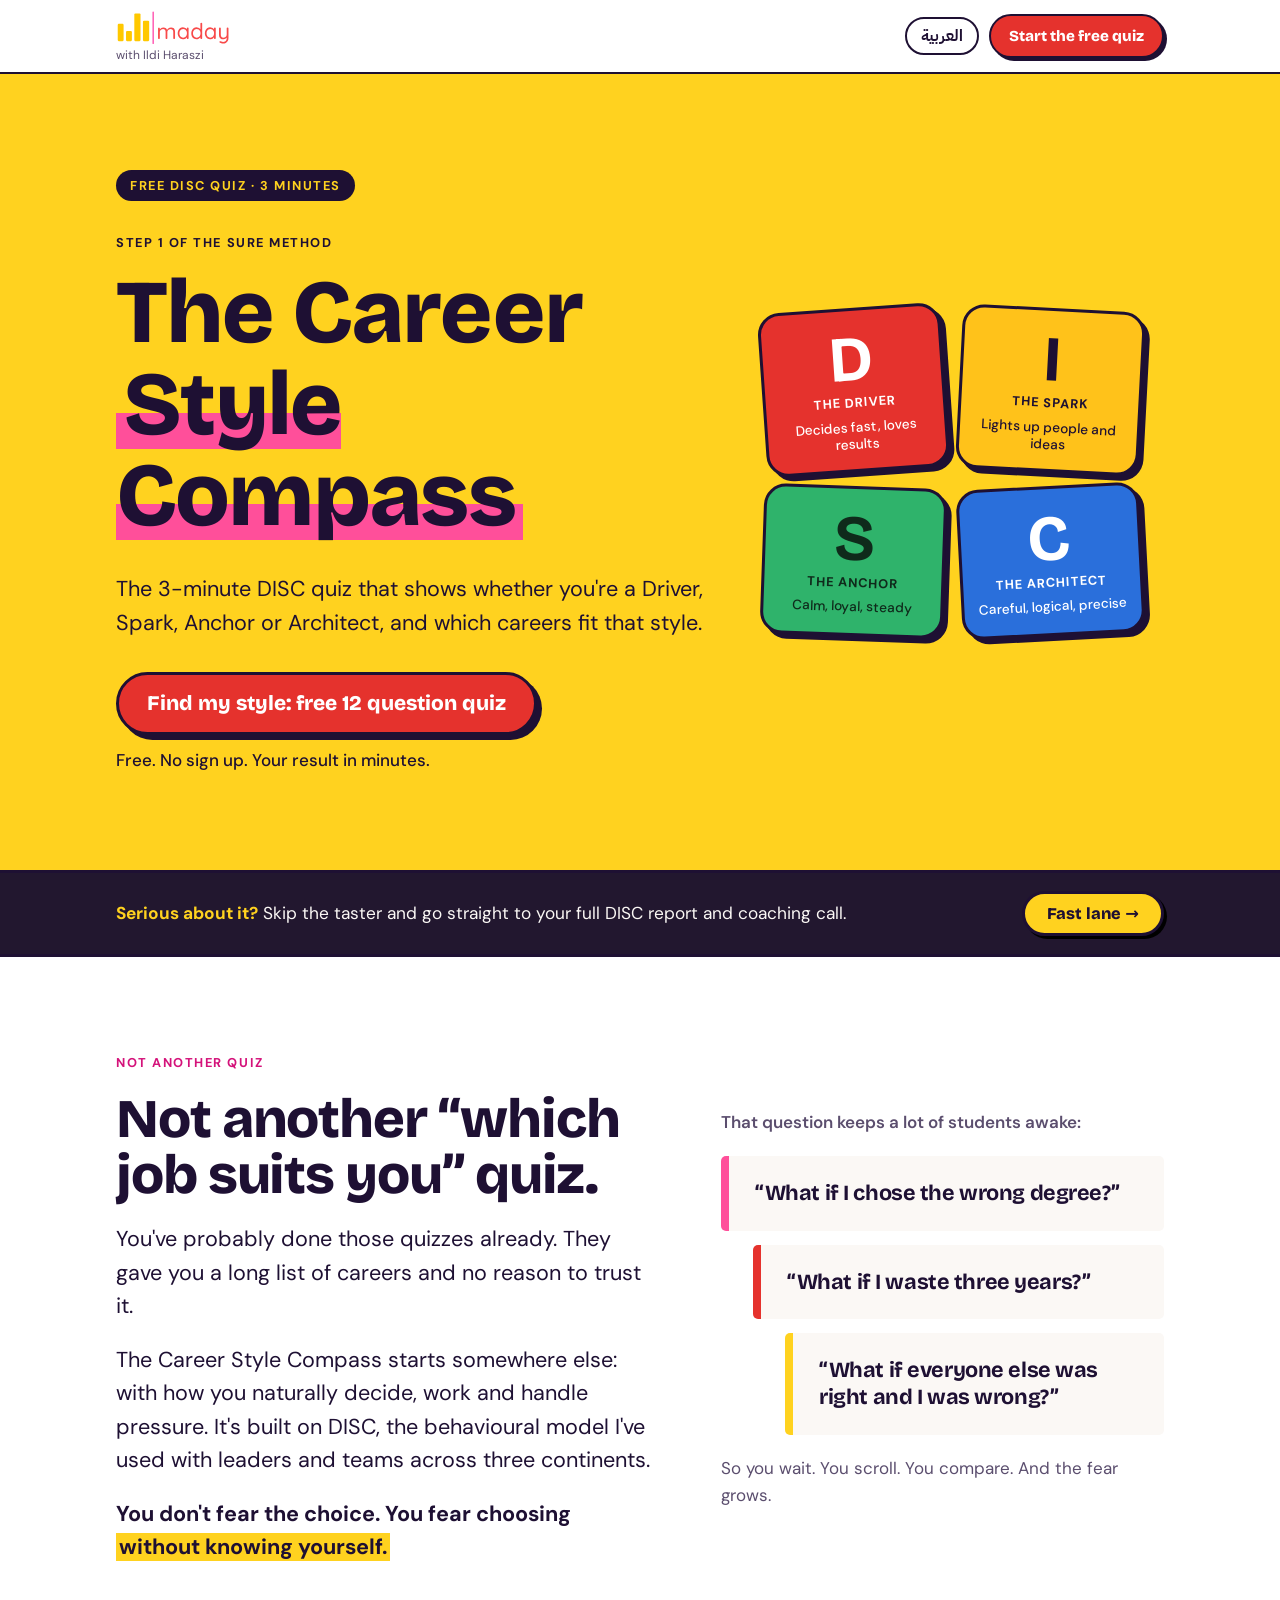
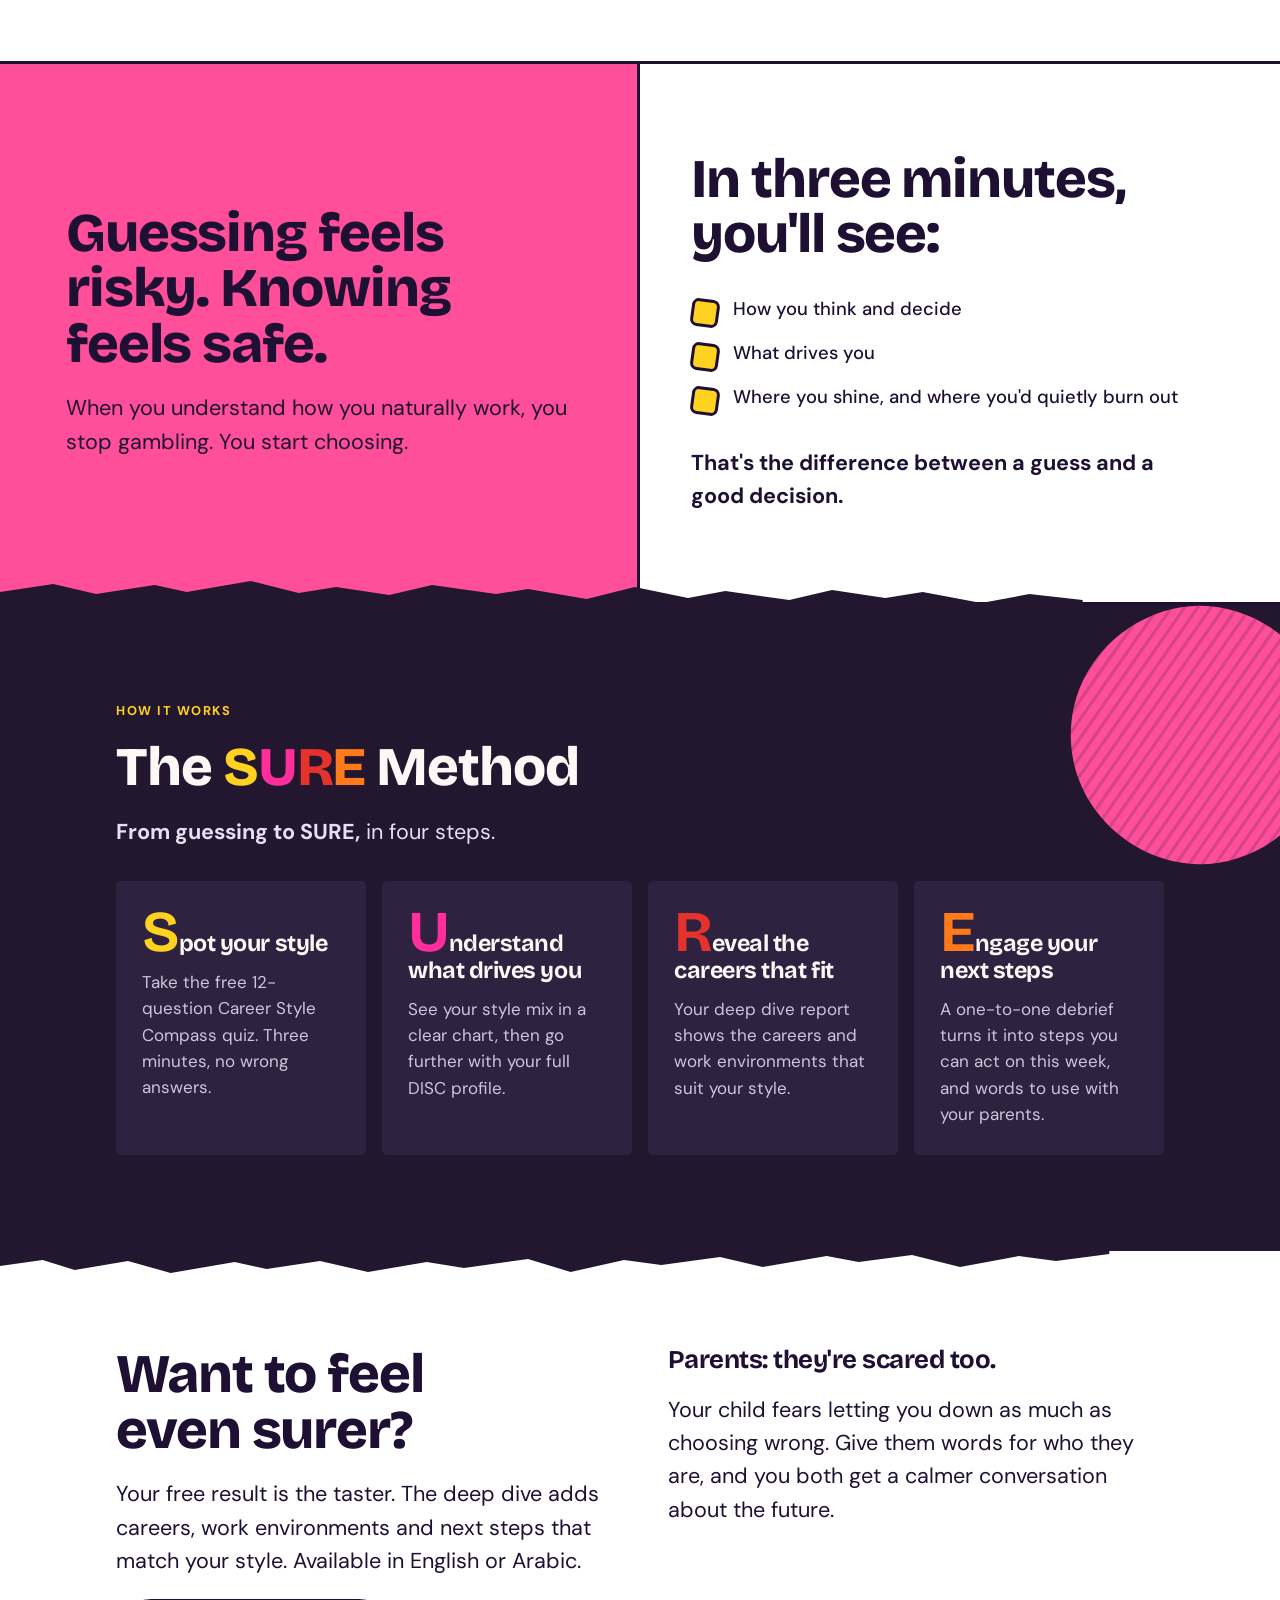
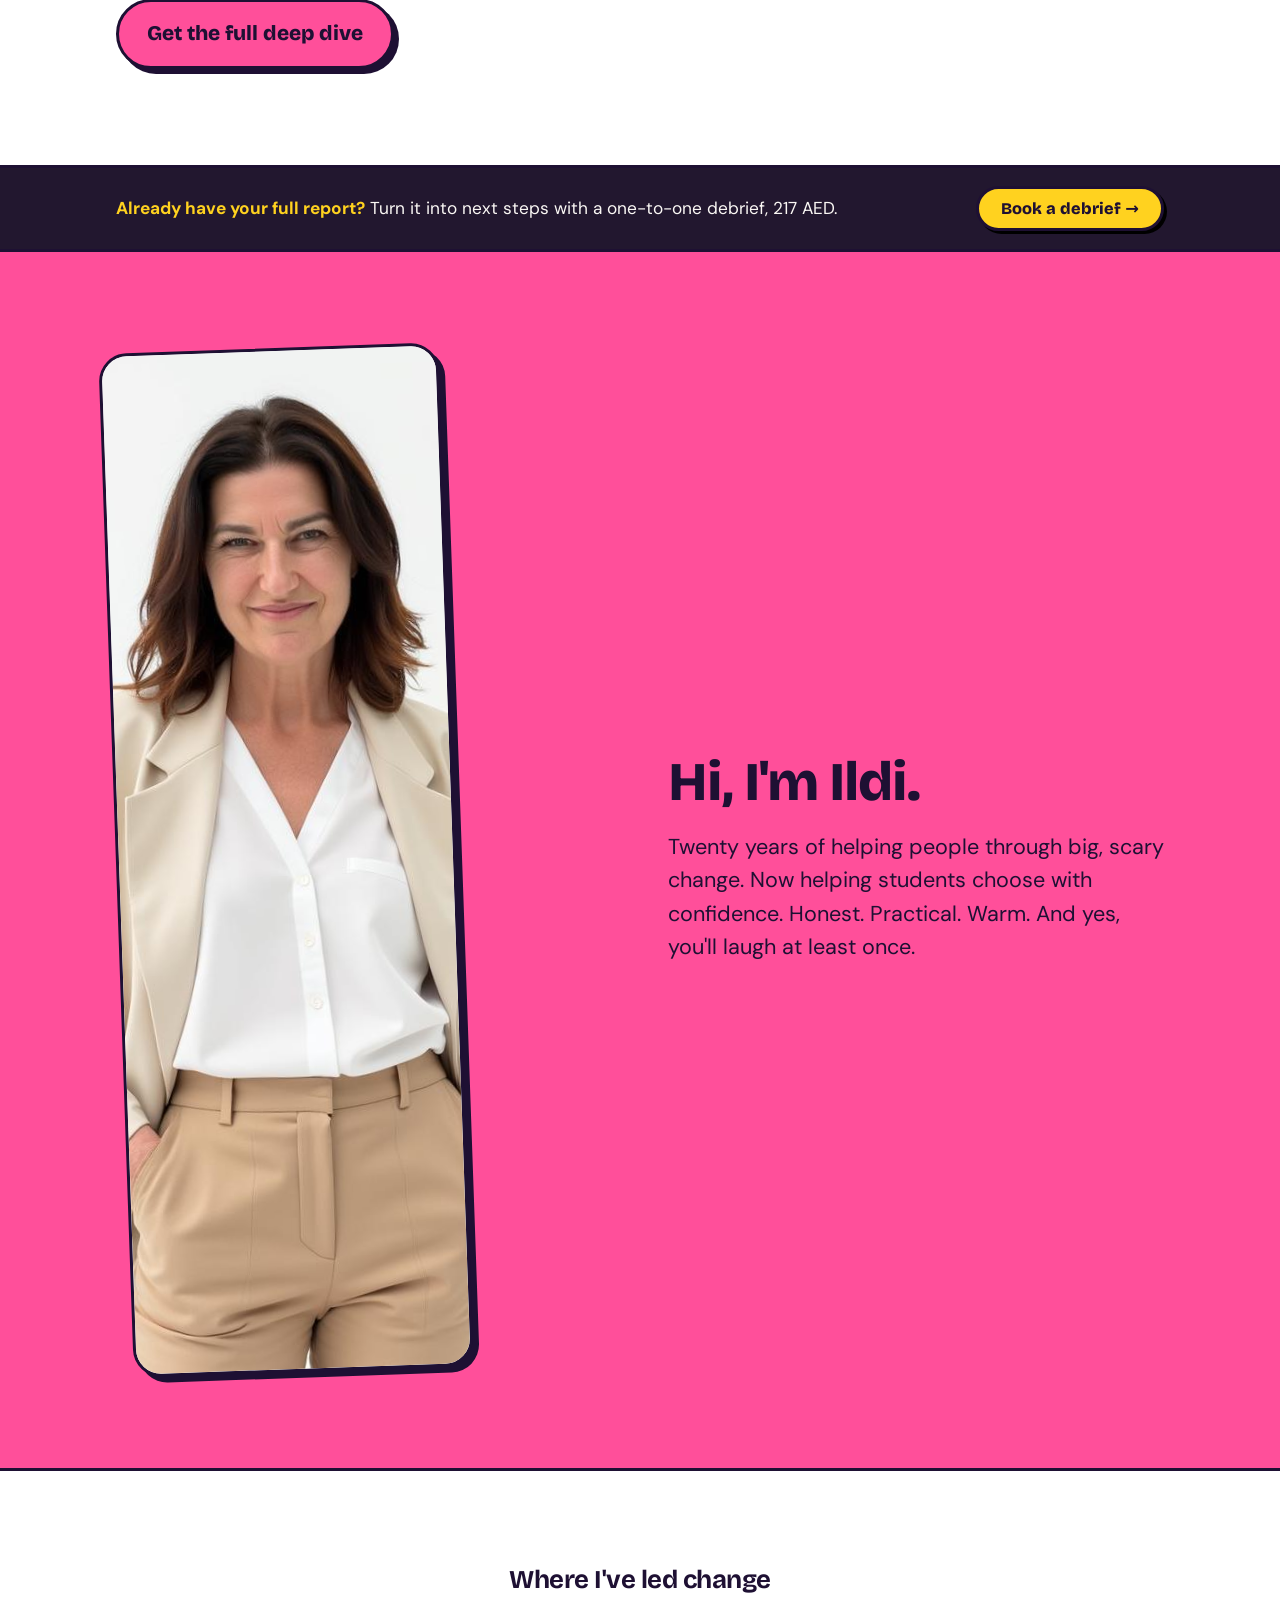
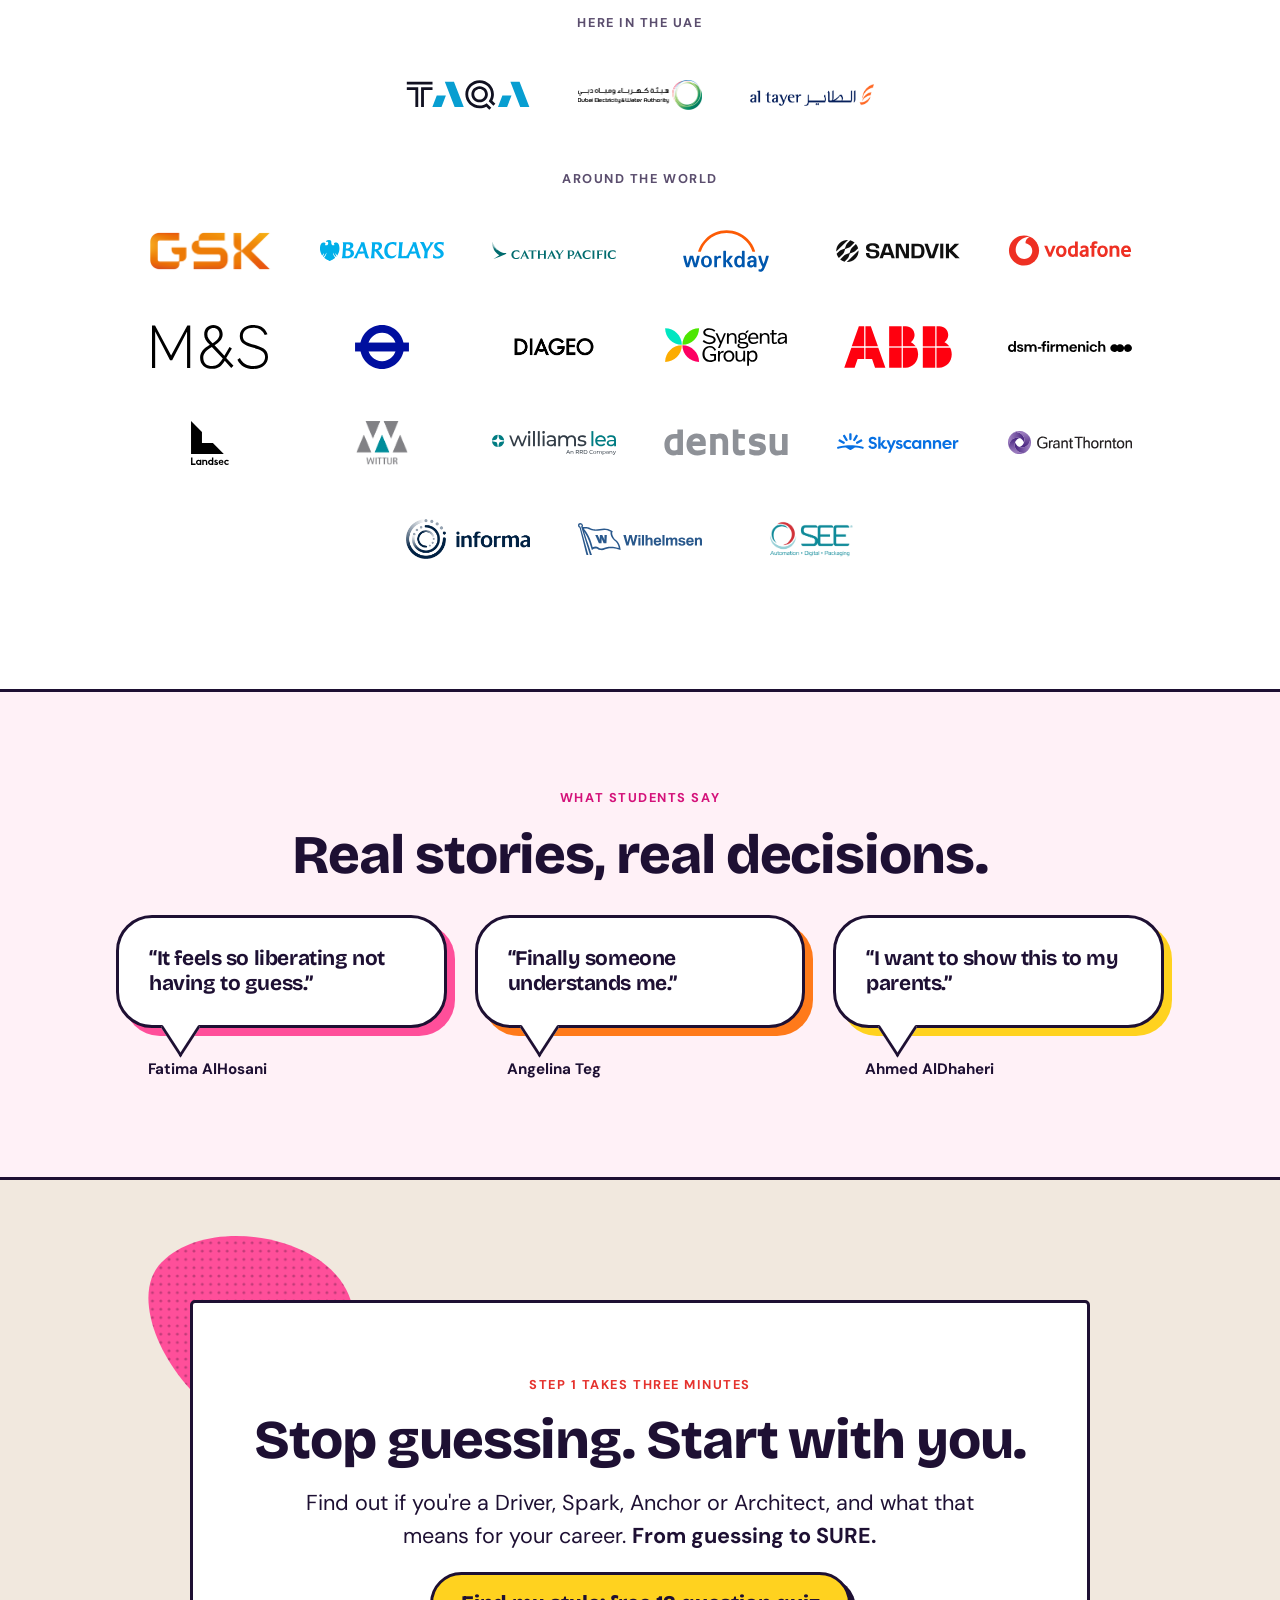
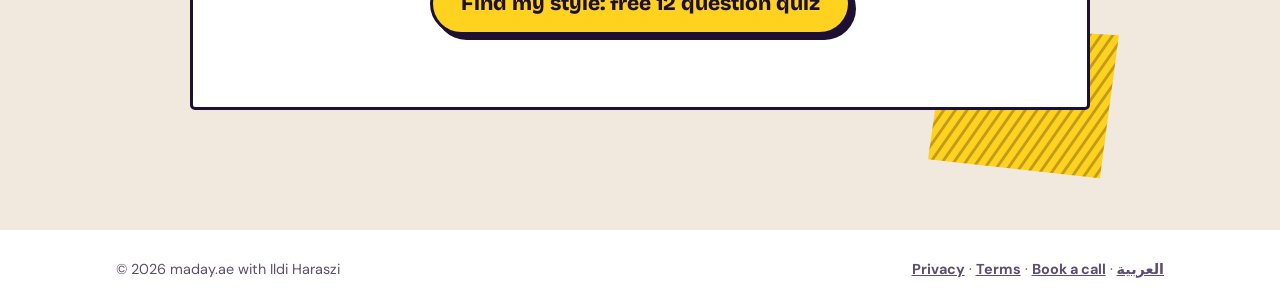
==== public/index.html @ 6e63a196 "Homepage: debrief offer for returning customers as a plum strip, yellow box removed Co-Authored-By: " ====
<!doctype html>
<html lang="en">
<head>
<meta charset="utf-8">
<meta name="viewport" content="width=device-width, initial-scale=1, viewport-fit=cover">
<title>The Career Style Compass · maday.ae with Ildi Haraszi</title>
<meta name="description" content="The 3-minute DISC quiz that shows whether you're a Driver, Spark, Anchor or Architect, and which careers fit that style. Free, with career coach Ildi Haraszi.">
<meta property="og:title" content="The Career Style Compass · maday.ae">
<meta property="og:description" content="The 3-minute DISC quiz that shows whether you're a Driver, Spark, Anchor or Architect, and which careers fit that style.">
<meta property="og:image" content="images/ildi.jpg">
<link href="fonts/fonts.css" rel="stylesheet">
<link href="fonts/fonts-ar.css" rel="stylesheet">
<link rel="alternate" hreflang="en" href="https://maday.ae/">
<link rel="alternate" hreflang="ar" href="https://maday.ae/ar/">
<link rel="alternate" hreflang="x-default" href="https://maday.ae/">
<style>
/* A loud, sticker-bright student site. Yellow hero, pink and red accents, big type, one clear button. */
:root {
  --bg: #FFFFFF;
  --surface: #FFF3C4;
  --ink: #1E1033;
  --muted: #5B4E6E;
  --line: #E6DCEF;
  --yellow: #FFD21F;
  --pink: #FF4F9A;
  --red: #E5322D;
  --orange: #FF7A1A;       /* new brand colour */
  --sure-u: #FF2E9A;       /* bright pink for the U on plum */
  --pink-text: #D4127A;    /* pink that's readable as small text on white */
  --plum-deep: #22172F;
  --plum-card: #2E2240;
  --paper: #F1E8DE;
  --on-yellow: #1E1033;
  --on-pink: #1E1033;
  --on-red: #FFFFFF;
  --card: #FFFFFF;
  --d: #E5322D;
  --i: #FFC21A;
  --s: #2FB36B;
  --c: #2A6FDB;
  --on-d: #FFFFFF;
  --on-i: #1E1033;
  --on-s: #0F2A1B;
  --on-c: #FFFFFF;
  --font-display: "Bricolage Grotesque", "Arial Black", system-ui, sans-serif;
  --font-body: "DM Sans", system-ui, -apple-system, "Segoe UI", sans-serif;
  color-scheme: light;
}
@media (prefers-color-scheme: dark) {
  :root:not([data-theme="light"]) {
    --bg: #150E22;
    --surface: #241838;
    --ink: #FFF6DC;
    --muted: #C4B8D6;
    --line: #3B2C54;
    --card: #1D1330;
    color-scheme: dark;
  }
}
:root[data-theme="dark"] {
  --bg: #150E22;
  --surface: #241838;
  --ink: #FFF6DC;
  --muted: #C4B8D6;
  --line: #3B2C54;
  --card: #1D1330;
  color-scheme: dark;
}

* { box-sizing: border-box; }
html { scroll-padding-top: 80px; }
body {
  margin: 0;
  background: var(--bg);
  color: var(--ink);
  font-family: var(--font-body);
  font-size: 1.0625rem;
  line-height: 1.55;
}
img { max-width: 100%; display: block; }
[hidden] { display: none !important; }
h1, h2, h3 { font-family: var(--font-display); line-height: 1.02; margin: 0; text-wrap: balance; letter-spacing: -0.02em; }
h1 { font-size: clamp(2.6rem, 9vw, 5.6rem); font-weight: 800; }
h2 { font-size: clamp(2rem, 5.6vw, 3.4rem); font-weight: 800; }
h3 { font-size: clamp(1.25rem, 3vw, 1.6rem); font-weight: 700; }
p { margin: 0; }
.eyebrow { font-size: .8rem; font-weight: 700; letter-spacing: .12em; text-transform: uppercase; }
.inner {
  max-width: 1080px;
  margin: 0 auto;
  padding-left: max(16px, env(safe-area-inset-left, 0px));
  padding-right: max(16px, env(safe-area-inset-right, 0px));
}
.band { padding-block: clamp(48px, 9vw, 96px); }
.stack { display: flex; flex-direction: column; gap: 20px; }
.stack-lg { display: flex; flex-direction: column; gap: 32px; }
.lede { font-size: clamp(1.1rem, 2.4vw, 1.35rem); max-width: 34em; }
.muted { color: var(--muted); }

/* Buttons */
.btn {
  font-family: var(--font-display);
  font-weight: 800;
  font-size: clamp(1.05rem, 3.4vw, 1.3rem);
  border: 3px solid var(--ink);
  border-radius: 999px;
  padding: 16px 28px;
  cursor: pointer;
  min-height: 56px;
  text-align: center;
  text-decoration: none;
  display: inline-flex;
  align-items: center;
  justify-content: center;
  background: var(--red);
  color: var(--on-red);
  box-shadow: 5px 5px 0 var(--ink);
  transition: transform .12s ease, box-shadow .12s ease;
}
.btn:hover { transform: translate(-2px, -2px); box-shadow: 7px 7px 0 var(--ink); }
.btn:active { transform: translate(3px, 3px); box-shadow: 2px 2px 0 var(--ink); }
.btn.yellow { background: var(--yellow); color: var(--on-yellow); }
.btn.pink { background: var(--pink); color: var(--on-pink); }
.btn.ghost { background: transparent; color: var(--ink); box-shadow: none; border-width: 2px; font-size: 1rem; min-height: 48px; padding: 10px 20px; }
.btn.ghost:hover { background: var(--surface); transform: none; box-shadow: none; }
.btn[disabled] { opacity: .45; cursor: not-allowed; box-shadow: none; transform: none; }
:focus-visible { outline: 3px solid var(--pink); outline-offset: 3px; }

/* Header */
.site-header { position: sticky; top: 0; z-index: 20; background: var(--bg); border-bottom: 2px solid var(--ink); }
.site-header .inner { display: flex; align-items: center; justify-content: space-between; gap: 12px; padding-block: 10px; }
.brand { background: none; border: 0; padding: 0; cursor: pointer; text-align: left; color: var(--ink); font-family: var(--font-display); display: flex; flex-direction: column; line-height: 1.05; }
.brand { gap: 3px; }
.brand img { height: 36px; width: auto; }
.brand span { font-family: var(--font-body); font-size: .75rem; color: var(--muted); }
.site-header .btn { font-size: .95rem; min-height: 44px; padding: 8px 18px; border-width: 2px; box-shadow: 3px 3px 0 var(--ink); }

/* Hero */
.hero { background: var(--yellow); color: var(--on-yellow); border-bottom: 3px solid var(--ink); overflow: hidden; }
.hero .inner { display: grid; grid-template-columns: 1.4fr 1fr; gap: 32px; align-items: center; }
.hero .copy { min-width: 0; }
.chip { display: inline-block; background: var(--ink); color: var(--yellow); border-radius: 999px; padding: 6px 14px; width: fit-content; }
.mark { background: linear-gradient(transparent 58%, var(--pink) 58%, var(--pink) 92%, transparent 92%); padding: 0 .08em; }
.hero .lede { color: var(--on-yellow); }
.cta-row { display: flex; flex-direction: column; gap: 12px; align-items: flex-start; }
.tiles { display: grid; grid-template-columns: 1fr 1fr; gap: 14px; max-width: 380px; justify-self: center; width: 100%; margin: 0; padding: 0; list-style: none; }
.tile { min-height: 150px; padding: 16px 10px; text-align: center; border: 3px solid var(--ink); border-radius: 22px; display: flex; flex-direction: column; align-items: center; justify-content: center; gap: 2px; font-family: var(--font-display); font-weight: 800; box-shadow: 5px 5px 0 var(--ink); }
.tile em { font-style: normal; font-family: var(--font-body); font-weight: 500; font-size: .85rem; line-height: 1.25; margin-top: 4px; }
.tile b { font-size: clamp(2.6rem, 8vw, 4rem); line-height: 1; }
.tile span { font-size: .8rem; font-family: var(--font-body); font-weight: 700; letter-spacing: .08em; text-transform: uppercase; }
.tile.d { background: var(--d); color: var(--on-d); transform: rotate(-4deg); }
.tile.i { background: var(--i); color: var(--on-i); transform: rotate(3deg); }
.tile.s { background: var(--s); color: var(--on-s); transform: rotate(2deg); }
.tile.c { background: var(--c); color: var(--on-c); transform: rotate(-3deg); }

/* Sections */
.worries { display: grid; gap: 14px; margin: 0; padding: 0; list-style: none; }
.worries li { font-family: var(--font-display); font-weight: 700; font-size: clamp(1.2rem, 3.2vw, 1.7rem); line-height: 1.15; border: 3px solid var(--ink); border-radius: 22px; padding: 18px 22px; background: var(--card); box-shadow: 5px 5px 0 var(--ink); }
.worries li:nth-child(2) { margin-left: clamp(0px, 4vw, 40px); }
.worries li:nth-child(3) { margin-left: clamp(0px, 8vw, 80px); }
.split { display: grid; grid-template-columns: 1fr 1fr; gap: clamp(24px, 5vw, 56px); align-items: start; }
.split > * { min-width: 0; }
.pinkband { background: var(--pink); color: var(--on-pink); border-block: 3px solid var(--ink); }
.pinkband .lede { color: var(--on-pink); }
.gets { list-style: none; margin: 0; padding: 0; display: grid; gap: 12px; }
.gets li { display: flex; gap: 14px; align-items: flex-start; font-weight: 500; font-size: 1.15rem; }
.gets li::before { content: ""; flex: none; width: 22px; height: 22px; margin-top: 4px; background: var(--yellow); border: 3px solid var(--ink); border-radius: 7px; transform: rotate(8deg); }
.steps { display: grid; grid-template-columns: repeat(4, 1fr); gap: 18px; margin: 0; padding: 0; list-style: none; }
.steps li { border: 3px solid var(--ink); border-radius: 22px; padding: 22px; background: var(--card); display: flex; flex-direction: column; gap: 10px; box-shadow: 5px 5px 0 var(--ink); min-width: 0; }
.steps .n { width: 44px; height: 44px; border-radius: 50%; display: grid; place-items: center; font-family: var(--font-display); font-weight: 800; font-size: 1.3rem; border: 3px solid var(--ink); }
.steps li:nth-child(1) .n { background: var(--yellow); color: var(--on-yellow); }
.steps li:nth-child(2) .n { background: var(--pink); color: var(--on-pink); }
.steps li:nth-child(3) .n { background: var(--red); color: var(--on-red); }
.steps li:nth-child(4) .n { background: var(--c); color: var(--on-c); }
@media (max-width: 1000px) and (min-width: 761px) { .steps { grid-template-columns: 1fr 1fr; } }
.softband { background: var(--surface); border-block: 3px solid var(--ink); }
.photo { aspect-ratio: 4 / 5; max-width: 340px; width: 100%; object-fit: cover; object-position: 50% 15%; border: 3px solid var(--ink); border-radius: 28px; background: var(--card); box-shadow: 6px 6px 0 var(--ink); transform: rotate(-2deg); }
.quotes { display: grid; grid-template-columns: repeat(3, 1fr); gap: 18px; }
.quote { margin: 0; border: 3px solid var(--ink); border-radius: 22px; padding: 22px; background: var(--card); display: flex; flex-direction: column; justify-content: space-between; gap: 16px; min-width: 0; }
.quote:nth-child(1) { background: var(--yellow); color: var(--on-yellow); }
.quote p { font-family: var(--font-display); font-weight: 700; font-size: 1.3rem; line-height: 1.2; }
.quote cite { font-style: normal; font-size: .9rem; font-weight: 700; }
.logo-block { align-items: center; text-align: center; }
.logos { display: flex; flex-wrap: wrap; justify-content: center; gap: 12px; width: 100%; margin: 0 0 12px; padding: 0; list-style: none; }
/* Logos keep their brand colours, so tiles stay white in dark mode too */
.logo { flex: 0 0 160px; border-radius: 14px; background: #fff; height: 84px; }
.logo a { display: grid; place-items: center; height: 100%; padding: 14px 18px; border-radius: inherit; transition: transform .12s ease, box-shadow .12s ease; }
.logo a:hover { transform: translateY(-2px); box-shadow: 0 6px 16px rgba(30, 16, 51, .12); }
.logo img { height: 44px; width: 100%; object-fit: contain; }
@media (max-width: 420px) { .logo { flex-basis: calc(50% - 6px); } }
.finalcta { background: var(--red); color: var(--on-red); border-top: 3px solid var(--ink); text-align: center; }
.finalcta .inner { display: flex; flex-direction: column; align-items: center; gap: 28px; }

/* ---- Collage ideas (mockup) ---- */
.hl { background: var(--yellow); color: #1E1033; padding: 0 .15em; }
.cut { position: absolute; pointer-events: none; z-index: 0; }
.tex { mix-blend-mode: multiply; opacity: .28; }

/* hook + worries combined */
.hook-grid { display: grid; grid-template-columns: 1.1fr .9fr; gap: clamp(32px, 6vw, 64px); align-items: center; }
.hook-grid > * { min-width: 0; }
.worry-cards { list-style: none; margin: 0; padding: 0; display: flex; flex-direction: column; gap: 14px; }
.worry-cards li { background: #FBF8F5; color: #1E1033; border-radius: 5px; padding: 24px 26px; font: 700 clamp(1.15rem, 2.6vw, 1.35rem)/1.25 var(--font-display); letter-spacing: -0.02em; border-left: 8px solid var(--pink); }
.worry-cards li:nth-child(2) { border-left-color: var(--red); margin-left: 32px; }
.worry-cards li:nth-child(3) { border-left-color: var(--yellow); margin-left: 64px; }

/* SURE in bold plum */
/* clip sideways (the pink cut-out) but let the zigzag edges stick out top and bottom */
.sure-dark { background: var(--plum-deep); color: #FBF8F5; position: relative; z-index: 2; overflow-x: clip; overflow-y: visible; }
.zig { position: absolute; left: 0; width: 100%; height: 28px; display: block; }
.zig-top { top: -27px; }
.zig-bottom { bottom: -27px; }

/* "Guessing feels risky" + "In three minutes" side by side */
.duo { display: grid; grid-template-columns: 1fr 1fr; border-block: 3px solid var(--ink); }
.duo-half { padding: clamp(48px, 8vw, 88px) clamp(16px, 4vw, 56px); display: flex; align-items: center; }
.duo-half > * { max-width: 520px; }
.duo-pink { background: var(--pink); color: var(--on-pink); justify-content: flex-end; border-right: 3px solid var(--ink); }
.duo-pink .lede { color: var(--on-pink); }
.duo-white { background: var(--bg); justify-content: flex-start; }
@media (max-width: 760px) { .duo { grid-template-columns: 1fr; } .duo-pink { border-right: 0; border-bottom: 3px solid var(--ink); justify-content: flex-start; } }
.sure-dark .lede { color: #E8DFF0; }
.sure-grid { display: grid; grid-template-columns: repeat(4, 1fr); gap: 16px; margin: 0; padding: 0; list-style: none; }
.sure-grid li { background: var(--plum-card); border-radius: 5px; padding: 28px 26px; display: flex; flex-direction: column; gap: 12px; min-width: 0; }
.sure-grid h3 { color: #FBF8F5; font-size: 1.45rem; line-height: 1.15; }
.sure-grid .cap { font-size: 3.6rem; line-height: .8; letter-spacing: -0.04em; margin-right: 1px; vertical-align: baseline; }
.sure-grid p { color: #CFC4DA; }
@media (max-width: 1000px) and (min-width: 761px) { .sure-grid { grid-template-columns: 1fr 1fr; } }

/* quote bubbles, all equal */
.bubbles { display: grid; grid-template-columns: repeat(3, 1fr); gap: 28px; }
.bubbles figure { margin: 0; min-width: 0; }
.bubble { margin: 0; background: var(--card); border: 3px solid var(--ink); border-radius: 36px; padding: 28px 30px; position: relative; font: 700 1.3rem/1.22 var(--font-display); letter-spacing: -0.02em; }
.bubble::after { content: ""; position: absolute; bottom: -20px; left: 44px; width: 32px; height: 32px; background: var(--card); border-right: 3px solid var(--ink); border-bottom: 3px solid var(--ink); transform: rotate(45deg) skew(12deg, 12deg); }
.bubbles figcaption { margin: 30px 0 0 32px; font-weight: 700; font-size: .95rem; }
.quotes-tint { background: #FFF1F7; border-top: 3px solid var(--ink); }
.bubble { color: #1E1033; background: #fff; }
.bubble::after { background: #fff; }
.bubbles figure:nth-child(1) .bubble { box-shadow: 8px 8px 0 var(--pink); }
.bubbles figure:nth-child(2) .bubble { box-shadow: 8px 8px 0 var(--orange); }
.bubbles figure:nth-child(3) .bubble { box-shadow: 8px 8px 0 var(--yellow); }
.quotes-tint figcaption { color: #1E1033; }
@media (prefers-color-scheme: dark) { :root:not([data-theme="light"]) .quotes-tint { background: #2A1A30; } :root:not([data-theme="light"]) .quotes-tint figcaption { color: var(--ink); } }

/* collage-style final section */
.final-collage { background: var(--paper); border-top: 3px solid var(--ink); text-align: center; position: relative; overflow: hidden; }
.final-card { position: relative; z-index: 1; max-width: 900px; margin: 0 auto; padding: clamp(44px, 8vw, 72px) 24px; background: #fff; color: #1E1033; border: 3px solid var(--ink); border-radius: 5px; display: flex; flex-direction: column; align-items: center; gap: 18px; }
.final-card .lede { color: #1E1033; }
/* language switch */
.site-header .actions { display: flex; align-items: center; gap: 10px; }
.lang-switch { font: 700 1rem "IBM Plex Sans Arabic", var(--font-body); text-decoration: none; color: var(--ink); border: 2px solid var(--ink); border-radius: 999px; padding: 5px 14px; white-space: nowrap; }
.lang-switch:hover { background: var(--surface); }
@media (max-width: 560px) { .site-header #hdr-cta { display: none; } }
/* the two paper shapes peek out above (pink) and below (yellow) the white card */
.final-collage { padding-block: clamp(80px, 11vw, 120px); }
.final-wrap { position: relative; max-width: 900px; margin: 0 auto; }
.final-pink { width: 240px; top: -84px; left: -56px; }
.final-yellow { width: 210px; bottom: -78px; right: -48px; }
.footer { padding-block: 28px; font-size: .9rem; color: var(--muted); }
.footer .inner { display: flex; justify-content: space-between; gap: 12px; flex-wrap: wrap; }
.footer a { color: inherit; font-weight: 700; }

/* Quiz */
.focus-view { min-height: 70vh; padding-block: clamp(28px, 6vw, 64px); }
.col { max-width: 700px; margin: 0 auto; display: flex; flex-direction: column; gap: 22px; }
.progress-top { display: flex; align-items: center; justify-content: space-between; gap: 12px; font-weight: 700; }
.bar { height: 16px; border: 3px solid var(--ink); border-radius: 999px; overflow: hidden; background: var(--card); }
.bar > i { display: block; height: 100%; background: #FF1493; transition: width .25s ease; }
.q-prompt { font-size: clamp(1.7rem, 5vw, 2.5rem); }
.q-help { color: var(--muted); font-size: .98rem; }
.stmts { display: flex; flex-direction: column; gap: 12px; }
.stmt { border: 3px solid var(--ink); border-radius: 20px; padding: 16px 18px; background: var(--card); display: flex; flex-direction: column; gap: 12px; transition: background .12s ease; }
.stmt.is-most { background: var(--yellow); color: var(--on-yellow); }
.stmt.is-least { background: var(--surface); border-style: dashed; }
.stmt-text { font-size: 1.12rem; font-weight: 500; }
.pick { display: grid; grid-template-columns: 1fr 1fr; gap: 10px; }
.pbtn { font-family: var(--font-body); font-weight: 700; font-size: .95rem; min-height: 46px; border-radius: 999px; border: 2px solid var(--ink); background: transparent; color: inherit; cursor: pointer; padding: 8px 10px; }
.pbtn:hover { background: rgba(255, 79, 154, .22); }
.pbtn[aria-pressed="true"] { background: var(--ink); color: var(--bg); }
.pbtn[aria-pressed="true"].m::before { content: "\2713\00a0"; }
.pbtn[aria-pressed="true"].l::before { content: "\00d7\00a0"; }
.nav-row { display: flex; justify-content: space-between; align-items: center; gap: 12px; flex-wrap: wrap; }
/* Quiz colours: soft full-screen background, green = most like me,
   red = least like me, grey = the two not picked */
#view-quiz { background: #FFF6DE; min-height: calc(100vh - 64px); }
.stmt { background: #FFFFFF; color: #1E1033; transition: background .15s ease, border-color .15s ease, opacity .15s ease; }
.stmt .pbtn { color: #1E1033; border-color: #1E1033; }
.stmt.is-most { background: #DDF7E6; color: #1E1033; border-color: #15803D; border-style: solid; }
.stmt.is-least { background: #FDE1DF; color: #1E1033; border-color: #C42520; border-style: solid; }
.stmt.is-other { background: #EDEDF0; color: #4B4458; border-color: #A9A3B2; }
.stmt.is-other .pbtn { color: #4B4458; border-color: #A9A3B2; }
.pbtn[aria-pressed="true"].m { background: #16C25A; border-color: #0F8A40; color: #FFFFFF; }
.pbtn[aria-pressed="true"].l { background: #E5322D; border-color: #A91F1B; color: #FFFFFF; }
.pbtn.m:hover { background: rgba(22, 194, 90, .18); }
.pbtn.l:hover { background: rgba(229, 50, 45, .14); }
#view-quiz .q-prompt, #view-quiz .progress-top, #view-quiz .q-help { color: #1E1033; }
#view-quiz .btn.ghost { color: #1E1033; border-color: #1E1033; }
#q-next { background: var(--yellow); color: #1E1033; margin-inline-start: auto; }
.input { font: inherit; font-size: 1rem; padding: 14px 16px; border: 3px solid var(--ink); border-radius: 16px; background: var(--card); color: var(--ink); width: 100%; min-height: 120px; }

/* Result */
.result-hero { background: var(--yellow); color: var(--on-yellow); border-bottom: 3px solid var(--ink); }
.badge-big { width: 96px; height: 96px; border: 3px solid var(--ink); border-radius: 26px; display: grid; place-items: center; font-family: var(--font-display); font-weight: 800; font-size: 3.4rem; box-shadow: 5px 5px 0 var(--ink); transform: rotate(-5deg); }
.chartwrap { border: 3px solid var(--ink); border-radius: 24px; padding: clamp(18px, 4vw, 30px); background: var(--card); box-shadow: 6px 6px 0 var(--ink); display: flex; flex-direction: column; gap: 18px; }
.row { display: grid; grid-template-columns: 48px 1fr 56px; gap: 12px; align-items: center; }
.row .lt { width: 48px; height: 48px; border-radius: 14px; border: 3px solid var(--ink); display: grid; place-items: center; font-family: var(--font-display); font-weight: 800; font-size: 1.4rem; }
.row .nm { font-weight: 700; font-size: .95rem; margin-bottom: 4px; }
.track { height: 22px; border-radius: 999px; background: #FFFFFF; border: 2px solid var(--ink); overflow: hidden; }
.fill { height: 100%; transform-origin: left; animation: grow .7s ease-out both; }
@keyframes grow { from { transform: scaleX(0); } to { transform: scaleX(1); } }
.row .pc { font-family: var(--font-display); font-weight: 800; font-size: 1.3rem; text-align: right; font-variant-numeric: tabular-nums; }
.two { display: grid; grid-template-columns: 1fr 1fr; gap: 16px; }
.mini { border: 3px solid var(--ink); border-radius: 20px; padding: 18px; background: var(--card); display: flex; flex-direction: column; gap: 8px; min-width: 0; }
.mini .eyebrow { color: var(--muted); }
.mini-good { background: #DDF7E6; border-color: #15803D; color: #1E1033; }
.mini-good .eyebrow { color: #0F6B32; }
.mini-watch { background: #FDE1DF; border-color: #C42520; color: #1E1033; }
.mini-watch .eyebrow { color: #A91F1B; }
.note-box { border: 3px dashed var(--ink); border-radius: 20px; padding: 16px 18px; background: var(--surface); font-size: .98rem; }
.fast-lane { background: var(--plum-deep); color: #FBF8F5; border-bottom: 3px solid var(--ink); }
.fast-lane-row { display: flex; align-items: center; justify-content: space-between; gap: 12px 20px; padding-block: 18px; flex-wrap: wrap; }
.fast-lane p { font-size: 1.08rem; }
.fast-lane b { color: var(--yellow); }
.fast-btn { background: var(--yellow); color: #1E1033; border: 3px solid #1E1033; border-radius: 999px; padding: 10px 22px; font: 800 1.02rem var(--font-display); text-decoration: none; white-space: nowrap; box-shadow: 3px 3px 0 #000; transition: transform .12s ease; }
.fast-btn:hover { transform: translate(-2px, -2px); }
.buy-direct { align-self: flex-start; text-decoration: none; }
.fast-lane-return { border-top: 3px solid var(--ink); border-bottom: 0; }
.taster-note { color: #D4271F; font-weight: 700; font-size: 1.05rem; margin-top: -12px; }
/* career examples on the result page */
.careers { display: flex; flex-direction: column; gap: 14px; }
.career-list { list-style: none; margin: 0; padding: 0 0 8px; display: grid; grid-template-columns: repeat(5, minmax(0, 1fr)); gap: 12px; align-items: stretch; }
/* all five in one row; boxes grow taller as the screen narrows. On small screens the row scrolls sideways */
@media (max-width: 900px) { .career-list { grid-template-columns: none; grid-auto-flow: column; grid-auto-columns: minmax(200px, 62vw); overflow-x: auto; scroll-snap-type: x mandatory; } .career-list li { scroll-snap-align: start; } }
.career-list li { border: 3px solid var(--ink); border-radius: 20px; padding: 16px 18px; background: var(--card); box-shadow: 5px 5px 0 var(--style-color, var(--ink)); display: flex; flex-direction: column; gap: 6px; }
.career-list b { font-family: var(--font-display); font-size: clamp(1rem, 1.4vw, 1.12rem); line-height: 1.15; }
.career-list span { font-size: .93rem; color: var(--muted); }
.career-list li { padding: 14px 14px; min-width: 0; }
.career-sources { margin: 0; padding-left: 1.1em; font-size: .78rem; line-height: 1.45; color: var(--muted); display: grid; gap: 4px; }
.career-sources a { color: inherit; font-weight: 700; }
.future-chip { display: inline-block; background: var(--orange); color: #1E1033; border-radius: 999px; padding: 1px 10px; font-size: .75rem; font-weight: 700; letter-spacing: .02em; white-space: nowrap; width: fit-content; }

/* Deep dive */
.dd { background: var(--pink); color: var(--on-pink); border-block: 3px solid var(--ink); }
.dd .lede { color: var(--on-pink); }
.tiers { display: grid; grid-template-columns: 1fr 1fr; gap: 18px; }
.tier { border: 3px solid var(--ink); border-radius: 24px; padding: 24px; background: var(--card); color: var(--ink); display: flex; flex-direction: column; gap: 14px; box-shadow: 6px 6px 0 var(--ink); min-width: 0; position: relative; }
.tier.best { background: var(--yellow); color: var(--on-yellow); }
.tier ul { margin: 0; padding-left: 1.2em; display: grid; gap: 6px; }
.tier .btn { margin-top: auto; }
.price { font-family: var(--font-display); font-weight: 800; font-size: 2.6rem; line-height: 1; font-variant-numeric: tabular-nums; }
.price small { font-size: 1rem; font-weight: 700; }
.price s { font-size: 1.1rem; font-weight: 500; opacity: .7; margin-left: 6px; }
.save { position: absolute; top: -16px; right: 18px; background: var(--red); color: var(--on-red); border: 3px solid var(--ink); border-radius: 999px; padding: 4px 14px; font-weight: 800; font-size: .9rem; transform: rotate(3deg); }
.dd a.inline { color: inherit; font-weight: 700; }

@media (max-width: 760px) {
  .hook-grid, .sure-grid, .bubbles { grid-template-columns: 1fr; }
  .worry-cards li:nth-child(2) { margin-left: 16px; }
  .worry-cards li:nth-child(3) { margin-left: 32px; }
  .cut { transform: scale(.6); transform-origin: top left; }
  /* keep the SURE corner shape clear of the heading on phones */
  .sure-dark > .cut { width: 130px !important; top: -12px !important; right: -64px !important; transform: none; }
  .final-collage .cut { transform: none; }
  .final-pink { width: 150px; top: -56px; left: -24px; }
  .final-yellow { width: 130px; bottom: -52px; right: -20px; }
  .hero .inner, .split, .steps, .quotes, .two, .tiers { grid-template-columns: 1fr; }
  .tiles { max-width: 360px; }
  .photo { max-width: 260px; }
  .tier { margin-top: 10px; }
}
@media (prefers-reduced-motion: reduce) {
  * { animation: none !important; transition: none !important; }
}
</style>
</head>
<body>
<svg width="0" height="0" style="position:absolute" aria-hidden="true">
  <defs>
    <pattern id="dots" width="9" height="9" patternUnits="userSpaceOnUse"><circle cx="2" cy="2" r="1.6" fill="#1E1033"/></pattern>
    <pattern id="lines" width="10" height="10" patternUnits="userSpaceOnUse" patternTransform="rotate(35)"><rect width="3" height="10" fill="#1E1033"/></pattern>
  </defs>
</svg>

<header class="site-header">
  <div class="inner">
    <button class="brand" id="brand" aria-label="maday.ae home">
      <img src="images/brand/maday-logo.svg" alt="maday" width="114" height="36">
      <span>with Ildi Haraszi</span>
    </button>
    <div class="actions">
      <a class="lang-switch" href="/ar/" hreflang="ar" lang="ar">العربية</a>
      <button class="btn" id="hdr-cta" data-start>Start the free quiz</button>
    </div>
  </div>
</header>

<main>
<!-- HOME -->
<div id="view-home">
  <section class="hero">
    <div class="inner band">
      <div class="copy stack-lg">
        <span class="eyebrow chip">Free DISC quiz &middot; 3 minutes</span>
        <span class="eyebrow" style="margin-bottom:-18px">Step 1 of the SURE Method</span>
        <h1 id="home-h1" tabindex="-1">The Career <span class="mark">Style Compass</span></h1>
        <p class="lede">The 3-minute DISC quiz that shows whether you're a Driver, Spark, Anchor or Architect, and which careers fit that style.</p>
        <div class="cta-row">
          <button class="btn" data-start>Find my style: free 12 question quiz</button>
          <p style="font-weight:500">Free. No sign up. Your result in minutes.</p>
        </div>
      </div>
      <ul class="tiles" aria-label="The four styles">
        <li class="tile d"><b>D</b><span>The Driver</span><em>Decides fast, loves results</em></li>
        <li class="tile i"><b>I</b><span>The Spark</span><em>Lights up people and ideas</em></li>
        <li class="tile s"><b>S</b><span>The Anchor</span><em>Calm, loyal, steady</em></li>
        <li class="tile c"><b>C</b><span>The Architect</span><em>Careful, logical, precise</em></li>
      </ul>
    </div>
  </section>

  <!-- Fast lane: for visitors who already know they want the full report -->
  <section class="fast-lane">
    <div class="inner fast-lane-row">
      <p><b>Serious about it?</b> Skip the taster and go straight to your full DISC report and coaching call.</p>
      <a class="fast-btn" href="deep-dive.html?p=bundle">Fast lane &rarr;</a>
    </div>
  </section>

  <!-- Collage-style: the hook and the worries combined -->
  <section class="band hook">
    <div class="inner hook-grid">
      <div class="stack">
        <span class="eyebrow" style="color:var(--pink-text)">Not another quiz</span>
        <h2>Not another &ldquo;which job suits you&rdquo; quiz.</h2>
        <p class="lede">You've probably done those quizzes already. They gave you a long list of careers and no reason to trust it.</p>
        <p class="lede">The Career Style Compass starts somewhere else: with how you naturally decide, work and handle pressure. It's built on DISC, the behavioural model I've used with leaders and teams across three continents.</p>
        <p class="lede"><b>You don't fear the choice. You fear choosing <span class="hl">without knowing yourself.</span></b></p>
      </div>
      <div class="stack">
        <p class="muted" style="font-weight:600">That question keeps a lot of students awake:</p>
        <ul class="worry-cards">
          <li>&ldquo;What if I chose the wrong degree?&rdquo;</li>
          <li>&ldquo;What if I waste three years?&rdquo;</li>
          <li>&ldquo;What if everyone else was right and I was wrong?&rdquo;</li>
        </ul>
        <p class="muted">So you wait. You scroll. You compare. And the fear grows.</p>
      </div>
    </div>
  </section>

  <!-- "Guessing feels risky" + "In three minutes" side by side -->
  <section class="duo">
    <div class="duo-half duo-pink">
      <div class="stack">
        <h2>Guessing feels risky. Knowing feels safe.</h2>
        <p class="lede">When you understand how you naturally work, you stop gambling. You start choosing.</p>
      </div>
    </div>
    <div class="duo-half duo-white">
      <div class="stack-lg">
        <h2>In three minutes, you'll see:</h2>
        <ul class="gets">
          <li>How you think and decide</li>
          <li>What drives you</li>
          <li>Where you shine, and where you'd quietly burn out</li>
        </ul>
        <p class="lede"><b>That's the difference between a guess and a good decision.</b></p>
      </div>
    </div>
  </section>

  <!-- Collage-style: SURE in bold plum -->
  <section class="band sure-dark">
    <svg class="zig zig-top" viewBox="0 0 1200 28" preserveAspectRatio="none" aria-hidden="true"><path d="M0 28V14l50-8 40 10 55-9 30 7 60-11 45 12 35-6 50 8 40-10 60 9 30-5 55 10 45-12 50 11 35-7 60 9 40-10 50 8 35-6 55 11 45-9 50 6V28z" fill="var(--plum-deep)"/></svg>
    <svg class="zig zig-bottom" viewBox="0 0 1200 28" preserveAspectRatio="none" aria-hidden="true"><path d="M0 0V16l40-6 30 10 50-9 40 12 60-11 30 7 50-8 45 11 55-10 35 6 60-9 40 13 50-12 35 5 55-8 40 10 60-11 30 6 50-7 45 12 55-11 35 5 50-7V0z" fill="var(--plum-deep)"/></svg>
    <svg class="cut" style="top:-10px;right:-60px;width:280px" viewBox="0 0 260 260" aria-hidden="true"><path d="M130 10c60 0 120 50 120 120s-60 120-120 120S10 200 10 130 70 10 130 10z" fill="var(--pink)"/><path style="opacity:.18" d="M130 10c60 0 120 50 120 120s-60 120-120 120S10 200 10 130 70 10 130 10z" fill="url(#lines)"/></svg>
    <div class="inner stack-lg" style="position:relative;z-index:1">
      <div class="stack">
        <span class="eyebrow" style="color:var(--yellow)">How it works</span>
        <h2>The <span style="color:var(--yellow)">S</span><span style="color:var(--sure-u)">U</span><span style="color:var(--red)">R</span><span style="color:var(--orange)">E</span> Method</h2>
        <p class="lede"><b>From guessing to SURE,</b> in four steps.</p>
      </div>
      <ol class="sure-grid">
        <li><h3><span class="cap" style="color:var(--yellow)">S</span>pot your style</h3><p>Take the free 12-question Career Style Compass quiz. Three minutes, no wrong answers.</p></li>
        <li><h3><span class="cap" style="color:var(--sure-u)">U</span>nderstand what drives you</h3><p>See your style mix in a clear chart, then go further with your full DISC profile.</p></li>
        <li><h3><span class="cap" style="color:var(--red)">R</span>eveal the careers that fit</h3><p>Your deep dive report shows the careers and work environments that suit your style.</p></li>
        <li><h3><span class="cap" style="color:var(--orange)">E</span>ngage your next steps</h3><p>A one-to-one debrief turns it into steps you can act on this week, and words to use with your parents.</p></li>
      </ol>
    </div>
  </section>

  <section class="band">
    <div class="inner split">
      <div class="stack">
        <h2>Want to feel even surer?</h2>
        <p class="lede">Your free result is the taster. The deep dive adds careers, work environments and next steps that match your style. Available in English or Arabic.</p>
        <a class="btn pink buy-direct" href="deep-dive.html?p=bundle">Get the full deep dive</a>
      </div>
      <div class="stack">
        <h3>Parents: they're scared too.</h3>
        <p class="lede">Your child fears letting you down as much as choosing wrong. Give them words for who they are, and you both get a calmer conversation about the future.</p>
      </div>
    </div>
  </section>

  <!-- Returning customers: already have the report, add a debrief -->
  <section class="fast-lane fast-lane-return">
    <div class="inner fast-lane-row">
      <p><b>Already have your full report?</b> Turn it into next steps with a one-to-one debrief, 217 AED.</p>
      <a class="fast-btn" href="deep-dive.html?p=debrief">Book a debrief &rarr;</a>
    </div>
  </section>

  <section class="pinkband band">
    <div class="inner split" style="align-items:center">
      <img class="photo" src="images/ildi.jpg" alt="Ildi Haraszi, career coach" width="1024" height="1024" loading="lazy">
      <div class="stack">
        <h2>Hi, I'm Ildi.</h2>
        <p class="lede">Twenty years of helping people through big, scary change. Now helping students choose with confidence. Honest. Practical. Warm. And yes, you'll laugh at least once.</p>
      </div>
    </div>
  </section>

  <section class="band">
    <div class="inner stack-lg">
      <div class="stack logo-block">
        <h3>Where I've led change</h3>
        <span class="eyebrow muted">Here in the UAE</span>
        <ul class="logos">
          <li class="logo"><a href="https://www.taqa.com/water" target="_blank" rel="noopener"><img src="images/logos/taqa.svg" alt="TAQA Water Solutions" loading="lazy"></a></li>
          <li class="logo"><a href="https://www.dewa.gov.ae" target="_blank" rel="noopener"><img src="images/logos/dewa.png" alt="DEWA, Dubai Electricity and Water Authority" loading="lazy"></a></li>
          <li class="logo"><a href="https://www.altayer.com" target="_blank" rel="noopener"><img src="images/logos/al-tayer.png" alt="Al Tayer Group" loading="lazy"></a></li>
        </ul>
        <span class="eyebrow muted">Around the world</span>
        <ul class="logos">
          <li class="logo"><a href="https://www.gsk.com" target="_blank" rel="noopener"><img src="images/logos/gsk.png" alt="GSK" loading="lazy"></a></li>
          <li class="logo"><a href="https://home.barclays" target="_blank" rel="noopener"><img src="images/logos/barclays.svg" alt="Barclays" loading="lazy"></a></li>
          <li class="logo"><a href="https://www.cathaypacific.com" target="_blank" rel="noopener"><img src="images/logos/cathay-pacific.svg" alt="Cathay Pacific" loading="lazy"></a></li>
          <li class="logo"><a href="https://www.workday.com" target="_blank" rel="noopener"><img src="images/logos/workday.svg" alt="Workday" loading="lazy"></a></li>
          <li class="logo"><a href="https://www.home.sandvik" target="_blank" rel="noopener"><img src="images/logos/sandvik.svg" alt="Sandvik" loading="lazy"></a></li>
          <li class="logo"><a href="https://www.vodafone.com" target="_blank" rel="noopener"><img src="images/logos/vodafone.svg" alt="Vodafone" loading="lazy"></a></li>
          <li class="logo"><a href="https://www.marksandspencer.com" target="_blank" rel="noopener"><img src="images/logos/marks-spencer.svg" alt="Marks &amp; Spencer" loading="lazy"></a></li>
          <li class="logo"><a href="https://tfl.gov.uk" target="_blank" rel="noopener"><img src="images/logos/tfl.svg" alt="Transport for London" loading="lazy"></a></li>
          <li class="logo"><a href="https://www.diageo.com" target="_blank" rel="noopener"><img src="images/logos/diageo.svg" alt="Diageo" loading="lazy"></a></li>
          <li class="logo"><a href="https://www.syngentagroup.com" target="_blank" rel="noopener"><img src="images/logos/syngenta.svg" alt="Syngenta" loading="lazy"></a></li>
          <li class="logo"><a href="https://global.abb" target="_blank" rel="noopener"><img src="images/logos/abb.svg" alt="ABB" loading="lazy"></a></li>
          <li class="logo"><a href="https://www.dsm-firmenich.com" target="_blank" rel="noopener"><img src="images/logos/dsm-firmenich.svg" alt="dsm-firmenich" loading="lazy"></a></li>
          <li class="logo"><a href="https://www.landsec.com" target="_blank" rel="noopener"><img src="images/logos/landsec.svg" alt="Landsec" loading="lazy"></a></li>
          <li class="logo"><a href="https://www.wittur.com" target="_blank" rel="noopener"><img src="images/logos/wittur.png" alt="Wittur Group" loading="lazy"></a></li>
          <li class="logo"><a href="https://www.williamslea.com" target="_blank" rel="noopener"><img src="images/logos/williams-lea.svg" alt="Williams Lea (formerly Williams Lea Tag)" loading="lazy"></a></li>
          <li class="logo"><a href="https://www.dentsu.com" target="_blank" rel="noopener"><img src="images/logos/dentsu.svg" alt="dentsu" loading="lazy"></a></li>
          <li class="logo"><a href="https://www.skyscanner.net" target="_blank" rel="noopener"><img src="images/logos/skyscanner.svg" alt="Skyscanner" loading="lazy"></a></li>
          <li class="logo"><a href="https://www.grantthornton.global" target="_blank" rel="noopener"><img src="images/logos/grant-thornton.svg" alt="Grant Thornton" loading="lazy"></a></li>
          <li class="logo"><a href="https://www.informa.com" target="_blank" rel="noopener"><img src="images/logos/informa.png" alt="Informa" loading="lazy"></a></li>
          <li class="logo"><a href="https://www.wilhelmsen.com" target="_blank" rel="noopener"><img src="images/logos/wilhelmsen.svg" alt="Wilhelmsen" loading="lazy"></a></li>
          <li class="logo"><a href="https://www.sealedair.com" target="_blank" rel="noopener"><img src="images/logos/sealed-air.png" alt="Sealed Air" loading="lazy"></a></li>
        </ul>
      </div>
    </div>
  </section>

  <!-- Testimonials: light tint, white bubbles with colour-tinted shadows -->
  <section class="band quotes-tint">
    <div class="inner stack-lg">
      <div class="stack" style="align-items:center;text-align:center">
        <span class="eyebrow" style="color:var(--pink-text)">What students say</span>
        <h2>Real stories, real decisions.</h2>
      </div>
      <div class="bubbles">
        <figure><blockquote class="bubble">&ldquo;It feels so liberating not having to guess.&rdquo;</blockquote><figcaption>Fatima AlHosani</figcaption></figure>
        <figure><blockquote class="bubble">&ldquo;Finally someone understands me.&rdquo;</blockquote><figcaption>Angelina Teg</figcaption></figure>
        <figure><blockquote class="bubble">&ldquo;I want to show this to my parents.&rdquo;</blockquote><figcaption>Ahmed AlDhaheri</figcaption></figure>
      </div>
    </div>
  </section>

  <!-- Collage-style final section -->
  <section class="band final-collage">
    <div class="inner">
      <div class="final-wrap">
      <svg class="cut final-pink" viewBox="0 0 260 240" aria-hidden="true"><path d="M30 50C80 0 200 20 230 80s0 140-80 150S-20 100 30 50z" fill="var(--pink)"/><path class="tex" d="M30 50C80 0 200 20 230 80s0 140-80 150S-20 100 30 50z" fill="url(#dots)"/></svg>
      <svg class="cut final-yellow" viewBox="0 0 220 200" aria-hidden="true"><path d="M20 30l180 10-20 150L0 170z" fill="var(--yellow)"/><path class="tex" d="M20 30l180 10-20 150L0 170z" fill="url(#lines)"/></svg>
      <div class="final-card">
        <span class="eyebrow" style="color:var(--red)">Step 1 takes three minutes</span>
        <h2>Stop guessing. Start with you.</h2>
        <p class="lede">Find out if you're a Driver, Spark, Anchor or Architect, and what that means for your career. <b>From guessing to SURE.</b></p>
        <button class="btn yellow" data-start>Find my style: free 12 question quiz</button>
      </div>
      </div>
    </div>
  </section>
</div>

<!-- QUIZ -->
<section id="view-quiz" class="focus-view" hidden>
  <div class="inner">
    <div class="col">
      <div class="progress-top"><span id="q-count" aria-live="polite">Question 1 of 12</span><button class="btn ghost" id="q-exit">Leave quiz</button></div>
      <div class="bar" role="progressbar" aria-valuemin="0" aria-valuemax="12" aria-valuenow="0" id="q-bar"><i id="q-fill" style="width:0%"></i></div>
      <h2 class="q-prompt" id="q-prompt" tabindex="-1"></h2>
      <p class="q-help">Pick the one that is most like you, and the one that is least like you.</p>
      <div class="stmts" id="q-stmts"></div>
      <div class="nav-row">
        <button class="btn ghost" id="q-back">Back</button>
        <button class="btn" id="q-next" disabled>Next</button>
      </div>
    </div>
  </div>
</section>

<!-- RESULT -->
<section id="view-result" hidden>
  <div class="result-hero">
    <div class="inner band" style="padding-block:clamp(36px,7vw,72px)">
      <div class="stack-lg">
        <span class="eyebrow chip">Your free result</span>
        <div style="display:flex;gap:24px;align-items:center;flex-wrap:wrap">
          <div class="badge-big" id="r-badge" aria-hidden="true"></div>
          <div class="stack" style="min-width:0;flex:1 1 280px">
            <span class="eyebrow" id="r-name"></span>
            <h1 id="r-head" tabindex="-1" style="font-size:clamp(2.4rem,8vw,4.6rem)"></h1>
          </div>
        </div>
      </div>
    </div>
  </div>

  <div class="band" style="padding-block:clamp(36px,6vw,64px)">
    <div class="inner stack-lg">
      <p class="lede" id="r-intro"></p>
      <div class="chartwrap">
        <h3>Your style mix</h3>
        <div id="r-chart" class="stack" style="gap:14px"></div>
        <p class="muted" style="font-size:.9rem">Each bar shows how strongly that style came through in your answers.</p>
      </div>
      <p class="taster-note">This is a taster, not the full certified assessment. Your deep dive goes much further.</p>
      <p class="lede" id="r-blend"></p>
      <div class="two">
        <div class="mini mini-good"><span class="eyebrow">Your strength</span><p id="r-strength"></p></div>
        <div class="mini mini-watch"><span class="eyebrow">Watch out for</span><p id="r-watch"></p></div>
      </div>
      <div class="careers">
        <span class="eyebrow" style="color:var(--pink-text)">Careers that often suit your style</span>
        <h3 id="r-careers-title"></h3>
        <p class="lede" id="r-careers-line"></p>
        <ul class="career-list" id="r-careers-list"></ul>
        <p class="muted" style="font-size:.92rem">These are examples, not limits: plenty of people thrive outside the usual matches. <span class="future-chip">Growing fast</span> marks roles the UAE and global employers expect to need much more of by 2030. Your deep dive matches careers to your full style mix, not just your main style.</p>
        <ul class="career-sources">
          <li><a href="https://www.weforum.org/stories/2025/01/future-of-jobs-report-2025-the-fastest-growing-and-declining-jobs/" target="_blank" rel="noopener">The World Economic Forum's Future of Jobs Report 2025</a>: big data, AI, cybersecurity, renewable energy and care roles are among the fastest growing.</li>
          <li><a href="https://gulfnews.com/business/UAE-needs-1-million-more-workers-by-2030-here-are-the-top-sectors-driving-the-hiring-surge-1.500382341" target="_blank" rel="noopener">A 2025 UAE workforce forecast</a>: energy (+33%) and education (+31%) are the fastest-growing UAE sectors to 2030, which is why roles in renewable energy and teaching carry the tag.</li>
        </ul>
      </div>
    </div>
  </div>

  <section class="dd band" id="deepdive">
    <div class="inner stack-lg">
      <div class="stack">
        <h2>Go deeper with the full Career Style Compass</h2>
        <p class="lede">Your free result is the taster. The deep dive adds:</p>
        <ul class="gets">
          <li>Your full professional DISC report, from a DISC certified coach</li>
          <li>The careers and work environments that fit your style</li>
          <li>A one-to-one debrief that turns it into next steps</li>
          <li>All of it in English or Arabic, your choice</li>
        </ul>
      </div>
      <div class="tiers">
        <div class="tier">
          <h3>Deep dive report</h3>
          <ul>
            <li>Your full professional DISC report</li>
            <li>In English or Arabic, your choice</li>
          </ul>
          <p class="price">187 <small>AED</small></p>
          <a class="btn pink" href="deep-dive.html?p=report" data-buy="report">Get my deep dive</a>
        </div>
        <div class="tier best">
          <span class="save">Save 55 AED</span>
          <h3>Deep dive + debrief</h3>
          <ul>
            <li>Your full professional DISC report</li>
            <li>A one to one debrief to turn it into next steps</li>
            <li>In English or Arabic, your choice</li>
          </ul>
          <p class="price">349 <small>AED</small><s>404 AED</s></p>
          <a class="btn" href="deep-dive.html?p=bundle" data-buy="bundle">Get deep dive + debrief</a>
        </div>
      </div>
      <p style="font-size:.95rem">Pay securely with Apple Pay or card. Your assessment link arrives by email straight after payment.</p>
    </div>
  </section>

  <section class="band" style="padding-block:clamp(36px,6vw,64px)">
    <div class="inner stack-lg">
      <div class="two">
        <div class="mini">
          <h3>Share this with your parents</h3>
          <p>Show them how you naturally work, so the conversation about your future gets calmer.</p>
          <button class="btn yellow" id="share-btn" style="align-self:flex-start;font-size:1rem">Copy a note for my parents</button>
          <p id="share-msg" class="muted" style="font-size:.9rem" aria-live="polite"></p>
          <textarea class="input" id="share-text" readonly rows="4" hidden></textarea>
        </div>
        <div class="mini">
          <h3>Not quite you?</h3>
          <p>Answer a little differently and see what shifts. It takes about three minutes.</p>
          <button class="btn ghost" id="retake" style="align-self:flex-start">Retake the quiz</button>
        </div>
      </div>
    </div>
  </section>
</section>
</main>

<footer class="footer">
  <div class="inner">
    <span>&copy; <span id="yr">2026</span> maday.ae with Ildi Haraszi</span>
    <span><a href="privacy.html">Privacy</a> · <a href="terms.html">Terms</a> · <a href="https://cal.com/maday" target="_blank" rel="noopener">Book a call</a> · <a href="/ar/" hreflang="ar" lang="ar">العربية</a></span>
  </div>
</footer>

<script>
(function () {
  var ORDER = ["D", "I", "S", "C"];
  var QUESTIONS = [
    { p: "Your group project has stalled. What are you most likely to do?", s: [
      ["I take charge and hand out the tasks so we get moving.", "D"],
      ["I rally everyone with ideas and good energy.", "I"],
      ["I check in with each person and keep the peace.", "S"],
      ["I make a clear plan and double check every detail.", "C"] ] },
    { p: "When do you feel proudest at uni?", s: [
      ["When I beat a tough challenge or hit a big goal.", "D"],
      ["When people love my idea or my presentation.", "I"],
      ["When I helped my team or a friend get through something.", "S"],
      ["When my work is accurate and top quality.", "C"] ] },
    { p: "Exam season is coming. What does your prep look like?", s: [
      ["I push hard and race to be done first.", "D"],
      ["I study with friends and keep the mood fun.", "I"],
      ["I stick to a steady routine and avoid surprises.", "S"],
      ["I build a detailed timetable and cover every topic.", "C"] ] },
    { p: "In a class discussion, when do you feel most comfortable?", s: [
      ["When I can challenge ideas and push for the best answer.", "D"],
      ["When I can tell a story and get people talking.", "I"],
      ["When I can listen first and support other people's views.", "S"],
      ["When I've done my homework and know my facts.", "C"] ] },
    { p: "You have to present in front of the class. What do you do?", s: [
      ["I jump in first and aim to impress.", "D"],
      ["I bring humour and make the audience smile.", "I"],
      ["I prepare with a friend so I feel supported.", "S"],
      ["I rehearse until every slide and number is right.", "C"] ] },
    { p: "What makes a day at uni feel great?", s: [
      ["Winning something, big or small.", "D"],
      ["Meeting new people and having fun conversations.", "I"],
      ["Feeling calm, settled and close to my people.", "S"],
      ["Finishing everything on my list, done properly.", "C"] ] },
    { p: "It's your first week with a new group of classmates. What do you do?", s: [
      ["I quickly work out who's who and who will get things done.", "D"],
      ["I start conversations and introduce people to each other.", "I"],
      ["I wait, listen and build trust slowly.", "S"],
      ["I observe first and join in once I understand how the group works.", "C"] ] },
    { p: "Your lecturer suddenly changes the assignment deadline. How do you feel?", s: [
      ["Ready to take it on and move fast.", "D"],
      ["Fine, as long as we stay positive and talk it through.", "I"],
      ["A bit unsettled, because I like knowing what's coming.", "S"],
      ["Frustrated until I know the exact new requirements.", "C"] ] },
    { p: "You get feedback on an essay, and it isn't what you hoped for. What do you do?", s: [
      ["I ask what I need to do to win next time.", "D"],
      ["I talk it over with friends and bounce back quickly.", "I"],
      ["I take time to reflect and ask for gentle guidance.", "S"],
      ["I go through every comment and fix each point carefully.", "C"] ] },
    { p: "What would motivate you most in a future job?", s: [
      ["Real responsibility and big targets.", "D"],
      ["Freedom to be creative and work with lively people.", "I"],
      ["A supportive team and a secure, steady environment.", "S"],
      ["Quality standards and a chance to become an expert.", "C"] ] },
    { p: "You and a classmate disagree about how to do a task. What do you do?", s: [
      ["I say what I think directly and push for a decision.", "D"],
      ["I use charm and ideas to bring us together.", "I"],
      ["I look for a compromise to keep the peace.", "S"],
      ["I lay out the facts and let the evidence decide.", "C"] ] },
    { p: "When you picture choosing your career, what worries you most?", s: [
      ["Getting stuck in something slow with no progress.", "D"],
      ["Ending up in a boring job with no variety or people.", "I"],
      ["Choosing wrongly and letting down the people around me.", "S"],
      ["Making a decision without enough information.", "C"] ] }
  ];

  var STYLES = {
    D: { name: "Dominance", head: "You're a driver.",
      intro: "You like results, and you like them now. Give you a goal and you're already moving. You decide fast, you speak straight, and you don't wait for permission.",
      strength: "You make things happen when everyone else is still talking about it.",
      watch: "Going so fast that people get left behind. Slow down once in a while and ask what others think.",
      cta: "Your deep dive shows exactly which careers match your drive. Ready to go further?",
      blend: "bold, fast decisions", color: "var(--d)", on: "var(--on-d)" },
    I: { name: "Influence", head: "You're a spark!",
      intro: "You light up a room, and people love being around you. You come alive with ideas, conversations and new faces. When you're excited, everyone catches it!",
      strength: "You inspire people and turn a boring task into something fun.",
      watch: "Starting ten brilliant things and finishing three. Pick your favourites and see them through.",
      cta: "Your deep dive reveals the careers where your energy is a superpower. Curious to see them?",
      blend: "easy charm and big ideas", color: "var(--i)", on: "var(--on-i)" },
    S: { name: "Steadiness", head: "You're the anchor.",
      intro: "You bring calm to any group. You listen, you care, and people trust you because you show up the same way every day. You like a steady pace, and you do your best work when you feel safe and supported.",
      strength: "You build trust and keep a team together, even when things get hard.",
      watch: "Staying quiet when you disagree. Your opinion matters, and the people around you want to hear it.",
      cta: "Your deep dive explores the careers and teams where you can grow at a pace that feels right. Whenever you're ready, we can look at them together.",
      blend: "warm, steady support", color: "var(--s)", on: "var(--on-s)" },
    C: { name: "Conscientiousness", head: "You're the architect.",
      intro: "You value accuracy, logic and quality. You think before you act, you check your work, and you aim to get it right the first time. Others rely on you because your standards are high.",
      strength: "You spot the detail that everyone else misses.",
      watch: "Waiting for perfect information before you decide. Sometimes good enough and moving beats perfect and late.",
      cta: "Your deep dive sets out which careers fit your analytical style, with full details and evidence. It's available when you want it.",
      blend: "careful, sharp thinking", color: "var(--c)", on: "var(--on-c)" }
  };

  // Example careers per main style: classic DISC matches plus roles in fast-growing
  // fields (WEF Future of Jobs 2025; UAE Workforce Skills Forecast 2025). f = growing fast.
  var CAREERS = {
    D: { title: "Where Drivers often shine",
      line: "The Driver style loves a challenge, decides fast and wants to see results. Typical roles for this main style include:",
      list: [
        ["Entrepreneur or startup founder", "Build something of your own and own every result."],
        ["Lawyer", "Make the case, push for the best outcome and win it."],
        ["Project manager on big builds", "Keep huge teams moving on giga-projects, from new cities to airports."],
        ["Business development lead", "Open new markets, close deals and hit ambitious targets."],
        ["Renewable energy project lead", "Lead the solar and clean-energy projects powering the UAE's future.", 1] ] },
    I: { title: "Where Sparks often shine",
      line: "The Spark style lights up a room, loves ideas and comes alive around people. Typical roles for this main style include:",
      list: [
        ["Marketing or brand manager", "Turn ideas into campaigns that get everyone talking."],
        ["Content creator or social media strategist", "Build an audience with stories, videos and a voice of your own."],
        ["Events and hospitality manager", "Create the experiences the UAE is famous for, from festivals to five-star hotels."],
        ["PR and communications specialist", "Be the voice that explains a brand or a government project to the world."],
        ["Customer experience designer", "Design how people feel when they use an app, a bank or a service.", 1] ] },
    S: { title: "Where Anchors often shine",
      line: "The Anchor style is calm, loyal and brilliant at supporting others. Typical roles for this main style include:",
      list: [
        ["Nurse or doctor", "Care for people when they need it most, with patience and trust."],
        ["Teacher or school counsellor", "Help young people grow, one steady step at a time.", 1],
        ["Physiotherapist", "Guide people back to strength through steady, week-by-week progress."],
        ["HR and people partner", "Look after the people who make a company work."],
        ["Mental health and wellbeing specialist", "Support people's wellbeing at school, at work and online.", 1] ] },
    C: { title: "Where Architects often shine",
      line: "The Architect style likes detail and enjoys getting things exactly right. Typical roles for this main style include:",
      list: [
        ["Accountant or auditor", "Make sure the numbers are right and every company can trust them."],
        ["Engineer", "Design bridges, machines or systems that work safely, every time."],
        ["Pharmacist", "Combine science and precision to keep patients safe."],
        ["Data analyst or data scientist", "Find the patterns in data that help leaders make smart decisions.", 1],
        ["Cybersecurity specialist", "Protect companies and people from digital attacks.", 1] ] }
  };

  var $ = function (id) { return document.getElementById(id); };
  var views = ["home", "quiz", "result"];
  var cur = 0, picks = [], orders = [], lastResult = null;

  function shuffle(a) {
    a = a.slice();
    for (var i = a.length - 1; i > 0; i--) {
      var j = Math.floor(Math.random() * (i + 1));
      var t = a[i]; a[i] = a[j]; a[j] = t;
    }
    return a;
  }
  function show(name, focusId) {
    views.forEach(function (v) { $("view-" + v).hidden = v !== name; });
    $("hdr-cta").hidden = name !== "home";
    window.scrollTo(0, 0);
    if (focusId && $(focusId)) { try { $(focusId).focus({ preventScroll: true }); } catch (e) {} }
  }
  function startQuiz() {
    cur = 0;
    picks = QUESTIONS.map(function () { return { most: null, least: null }; });
    orders = QUESTIONS.map(function () { return shuffle([0, 1, 2, 3]); });
    show("quiz");
    renderQ();
    $("q-prompt").focus({ preventScroll: true });
  }

  function renderQ(focusKey) {
    var q = QUESTIONS[cur], p = picks[cur];
    $("q-count").textContent = "Question " + (cur + 1) + " of " + QUESTIONS.length;
    $("q-fill").style.width = (cur / QUESTIONS.length * 100) + "%";
    $("q-bar").setAttribute("aria-valuenow", String(cur));
    $("q-prompt").textContent = q.p;
    var box = $("q-stmts");
    box.innerHTML = "";
    orders[cur].forEach(function (idx) {
      var card = document.createElement("div");
      var both = p.most !== null && p.least !== null;
      card.className = "stmt" + (p.most === idx ? " is-most" : "") + (p.least === idx ? " is-least" : "") + (both && p.most !== idx && p.least !== idx ? " is-other" : "");
      var t = document.createElement("p");
      t.className = "stmt-text";
      t.textContent = q.s[idx][0];
      var row = document.createElement("div");
      row.className = "pick";
      [["most", "Most like me", "m"], ["least", "Least like me", "l"]].forEach(function (k) {
        var b = document.createElement("button");
        b.type = "button";
        b.className = "pbtn " + k[2];
        b.textContent = k[1];
        b.setAttribute("aria-pressed", String(p[k[0]] === idx));
        b.setAttribute("data-key", k[0] + idx);
        b.addEventListener("click", function () { choose(k[0], idx); });
        row.appendChild(b);
      });
      card.appendChild(t);
      card.appendChild(row);
      box.appendChild(card);
    });
    $("q-back").hidden = cur === 0;
    $("q-next").disabled = p.most === null || p.least === null;
    $("q-next").textContent = cur === QUESTIONS.length - 1 ? "See my result" : "Next";
    if (focusKey) {
      var el = box.querySelector('[data-key="' + focusKey + '"]');
      if (el) el.focus({ preventScroll: true });
    }
  }
  function choose(kind, idx) {
    var p = picks[cur], other = kind === "most" ? "least" : "most";
    if (p[kind] === idx) { p[kind] = null; }
    else { p[kind] = idx; if (p[other] === idx) p[other] = null; }
    renderQ(kind + idx);
  }

  function score() {
    var sc = { D: 0, I: 0, S: 0, C: 0 }, mc = { D: 0, I: 0, S: 0, C: 0 };
    QUESTIONS.forEach(function (q, n) {
      var p = picks[n];
      if (p.most !== null) { sc[q.s[p.most][1]] += 1; mc[q.s[p.most][1]] += 1; }
      if (p.least !== null) { sc[q.s[p.least][1]] -= 1; }
    });
    var list = ORDER.map(function (k) {
      return { k: k, pct: Math.round((sc[k] + QUESTIONS.length) / (2 * QUESTIONS.length) * 100), most: mc[k] };
    });
    var ranked = list.slice().sort(function (a, b) {
      return b.pct - a.pct || b.most - a.most || ORDER.indexOf(a.k) - ORDER.indexOf(b.k);
    });
    return { list: list, ranked: ranked };
  }

  function renderResult() {
    var r = score(); lastResult = r;
    document.querySelectorAll("[data-buy]").forEach(function (a) {
      a.href = "deep-dive.html?p=" + a.getAttribute("data-buy") + "&style=" + r.ranked[0].k;
    });
    var top = r.ranked[0].k, second = r.ranked[1].k, S = STYLES[top];
    var badge = $("r-badge");
    badge.textContent = top;
    badge.style.background = S.color; badge.style.color = S.on;
    $("r-name").textContent = "Your main style: " + S.name;
    $("r-head").textContent = S.head;
    $("r-intro").textContent = S.intro;
    $("r-strength").textContent = S.strength;
    $("r-watch").textContent = S.watch;
    var C = CAREERS[top];
    $("r-careers-title").textContent = C.title;
    $("r-careers-line").textContent = C.line;
    var cl = $("r-careers-list");
    cl.innerHTML = "";
    cl.style.setProperty("--style-color", S.color);
    C.list.forEach(function (c) {
      var li = document.createElement("li");
      var b = document.createElement("b"); b.textContent = c[0];
      var d = document.createElement("span"); d.textContent = c[1];
      li.appendChild(b); li.appendChild(d);
      if (c[2]) { var f = document.createElement("em"); f.className = "future-chip"; f.style.fontStyle = "normal"; f.textContent = "Growing fast"; li.appendChild(f); }
      cl.appendChild(li);
    });
    $("r-blend").textContent = "Your second strongest style is " + STYLES[second].name + ", so you also bring a touch of " + STYLES[second].blend + ".";
    var chart = $("r-chart");
    chart.innerHTML = "";
    r.list.forEach(function (it) {
      var st = STYLES[it.k];
      var row = document.createElement("div");
      row.className = "row";
      var lt = document.createElement("div");
      lt.className = "lt"; lt.textContent = it.k;
      lt.style.background = st.color; lt.style.color = st.on;
      var mid = document.createElement("div");
      var nm = document.createElement("div"); nm.className = "nm"; nm.textContent = st.name;
      var tr = document.createElement("div"); tr.className = "track";
      tr.setAttribute("role", "img");
      tr.setAttribute("aria-label", st.name + " " + it.pct + " percent");
      var f = document.createElement("div"); f.className = "fill";
      f.style.width = it.pct + "%"; f.style.background = st.color;
      tr.appendChild(f); mid.appendChild(nm); mid.appendChild(tr);
      var pc = document.createElement("div"); pc.className = "pc"; pc.textContent = it.pct + "%";
      row.appendChild(lt); row.appendChild(mid); row.appendChild(pc);
      chart.appendChild(row);
    });
    $("share-text").hidden = true;
    $("share-msg").textContent = "";
    show("result", "r-head");
  }

  function shareNote() {
    var top = STYLES[lastResult.ranked[0].k];
    return "Hi! I took the free Career Style Compass quiz on maday.ae. My main style is " + top.name + ": " + top.head.toLowerCase() + " " + top.strength + " It helps me think about my future, and I'd love to talk it through with you.";
  }

  document.querySelectorAll("[data-start]").forEach(function (b) { b.addEventListener("click", startQuiz); });
  $("brand").addEventListener("click", function () { show("home"); });
  $("q-exit").addEventListener("click", function () { show("home"); });
  $("q-back").addEventListener("click", function () { if (cur > 0) { cur--; renderQ(); } });
  $("q-next").addEventListener("click", function () {
    if (cur < QUESTIONS.length - 1) { cur++; renderQ(); $("q-prompt").focus({ preventScroll: true }); window.scrollTo(0, 0); }
    else { renderResult(); }
  });
  $("retake").addEventListener("click", startQuiz);
  $("share-btn").addEventListener("click", function () {
    var text = shareNote();
    var ta = $("share-text"), msg = $("share-msg");
    function fallback() {
      ta.value = text; ta.hidden = false; ta.focus(); ta.select();
      msg.textContent = "Copy this note and send it to your parents.";
    }
    try {
      navigator.clipboard.writeText(text).then(function () {
        ta.hidden = true; msg.textContent = "Copied. Paste it into a message to your parents.";
      }, fallback);
    } catch (e) { fallback(); }
  });
  $("yr").textContent = new Date().getFullYear();
})();
</script>

</body>
</html>
---- public/fonts/fonts.css ----
/* maday.ae fonts, stored on the site itself (no Google Fonts request).
   Both are variable fonts: one file covers every weight. Licence: SIL OFL. */
@font-face {
  font-family: "Bricolage Grotesque";
  font-style: normal;
  font-weight: 200 800;
  font-display: swap;
  src: url("bricolage-grotesque-latin.woff2") format("woff2");
}
@font-face {
  font-family: "DM Sans";
  font-style: normal;
  font-weight: 100 1000;
  font-display: swap;
  src: url("dm-sans-latin.woff2") format("woff2");
}
---- public/fonts/fonts-ar.css ----
/* Arabic fonts for maday.ae/ar, stored on the site itself. Licence: SIL OFL.
   Baloo Bhaijaan 2: rounded, playful display face (variable, one file).
   IBM Plex Sans Arabic: clear body text. Arabic subset only; Latin falls
   back to the English fonts in fonts.css. */
@font-face {
  font-family: "Baloo Bhaijaan 2";
  font-style: normal;
  font-weight: 400 800;
  font-display: swap;
  src: url("baloo-bhaijaan-2-arabic.woff2") format("woff2");
  unicode-range: U+0600-06FF, U+0750-077F, U+0870-088E, U+0890-0891, U+0897-08E1, U+08E3-08FF, U+200C-200E, U+2010-2011, U+204F, U+2E41, U+FB50-FDFF, U+FE70-FE74, U+FE76-FEFC;
}
@font-face {
  font-family: "IBM Plex Sans Arabic";
  font-style: normal;
  font-weight: 400;
  font-display: swap;
  src: url("ibm-plex-sans-arabic-400.woff2") format("woff2");
  unicode-range: U+0600-06FF, U+0750-077F, U+0870-088E, U+0890-0891, U+0897-08E1, U+08E3-08FF, U+200C-200E, U+2010-2011, U+204F, U+2E41, U+FB50-FDFF, U+FE70-FE74, U+FE76-FEFC;
}
@font-face {
  font-family: "IBM Plex Sans Arabic";
  font-style: normal;
  font-weight: 500;
  font-display: swap;
  src: url("ibm-plex-sans-arabic-500.woff2") format("woff2");
  unicode-range: U+0600-06FF, U+0750-077F, U+0870-088E, U+0890-0891, U+0897-08E1, U+08E3-08FF, U+200C-200E, U+2010-2011, U+204F, U+2E41, U+FB50-FDFF, U+FE70-FE74, U+FE76-FEFC;
}
@font-face {
  font-family: "IBM Plex Sans Arabic";
  font-style: normal;
  font-weight: 700;
  font-display: swap;
  src: url("ibm-plex-sans-arabic-700.woff2") format("woff2");
  unicode-range: U+0600-06FF, U+0750-077F, U+0870-088E, U+0890-0891, U+0897-08E1, U+08E3-08FF, U+200C-200E, U+2010-2011, U+204F, U+2E41, U+FB50-FDFF, U+FE70-FE74, U+FE76-FEFC;
}
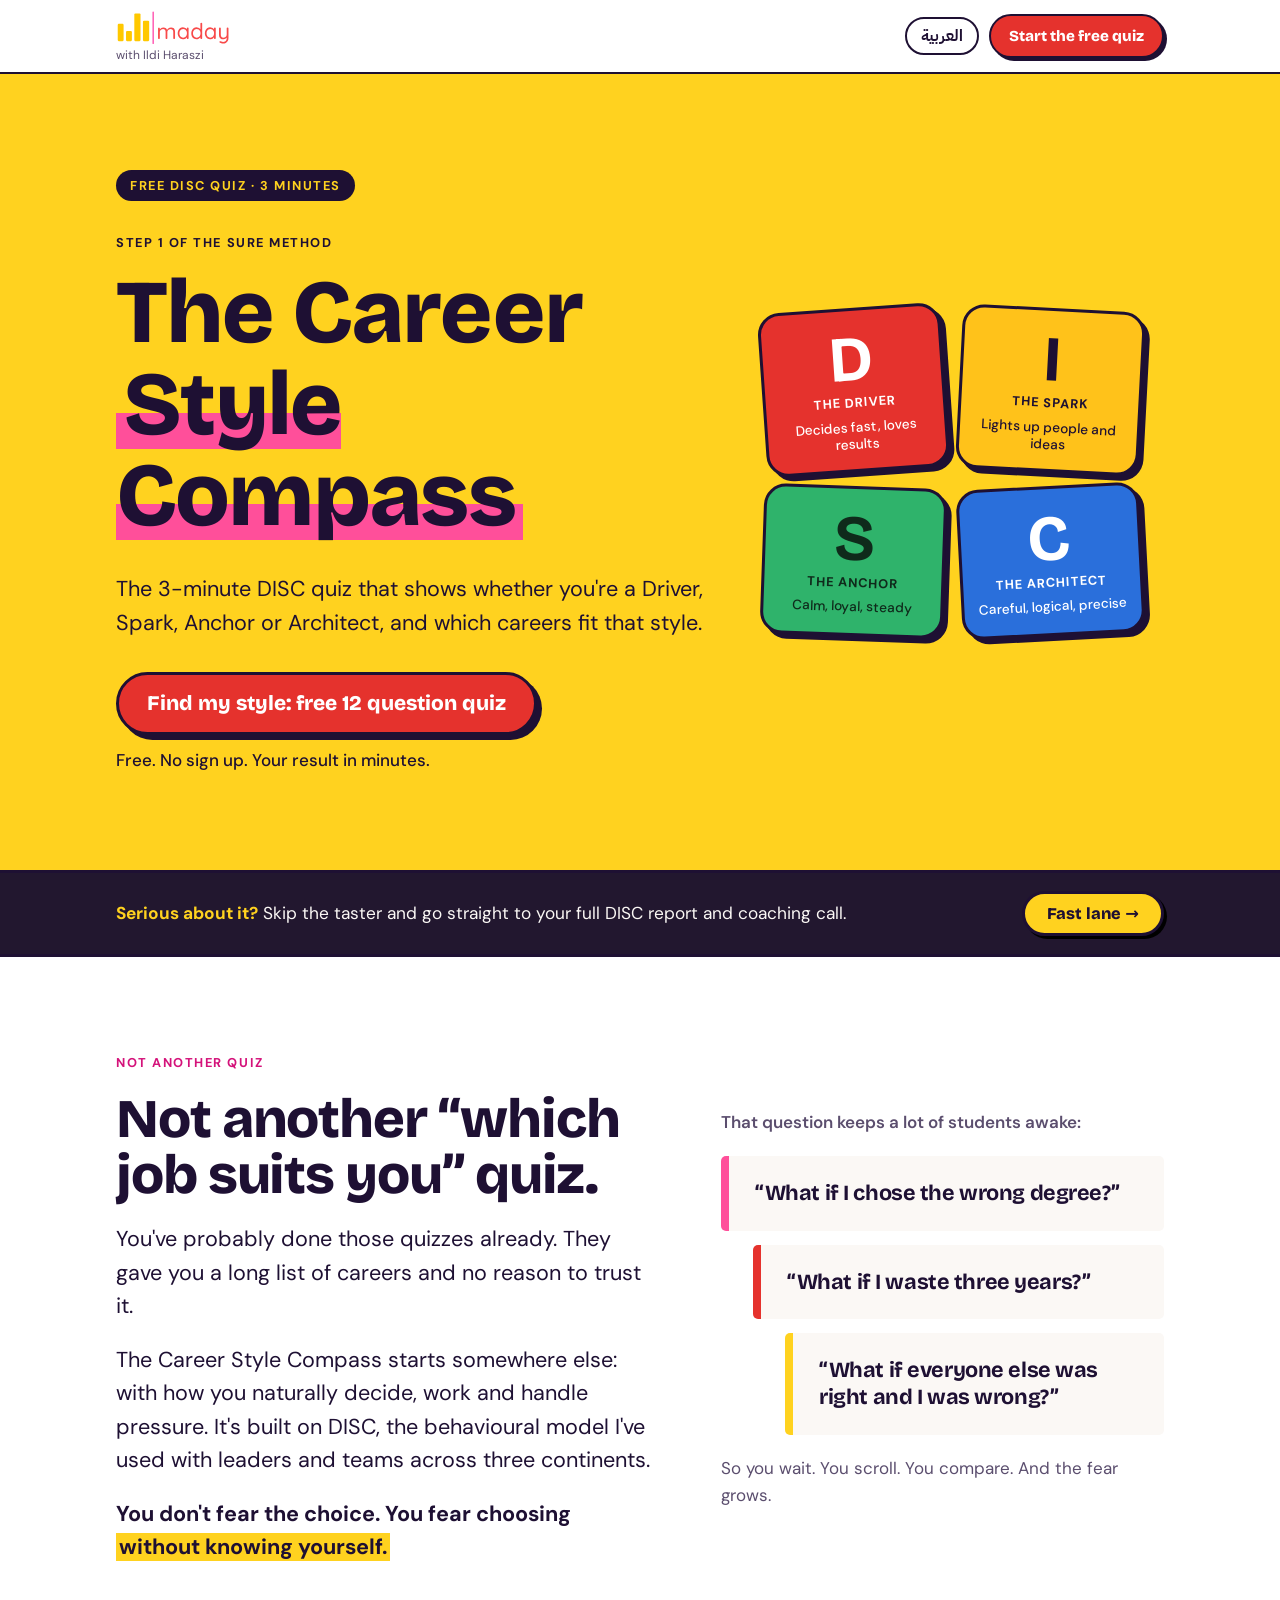
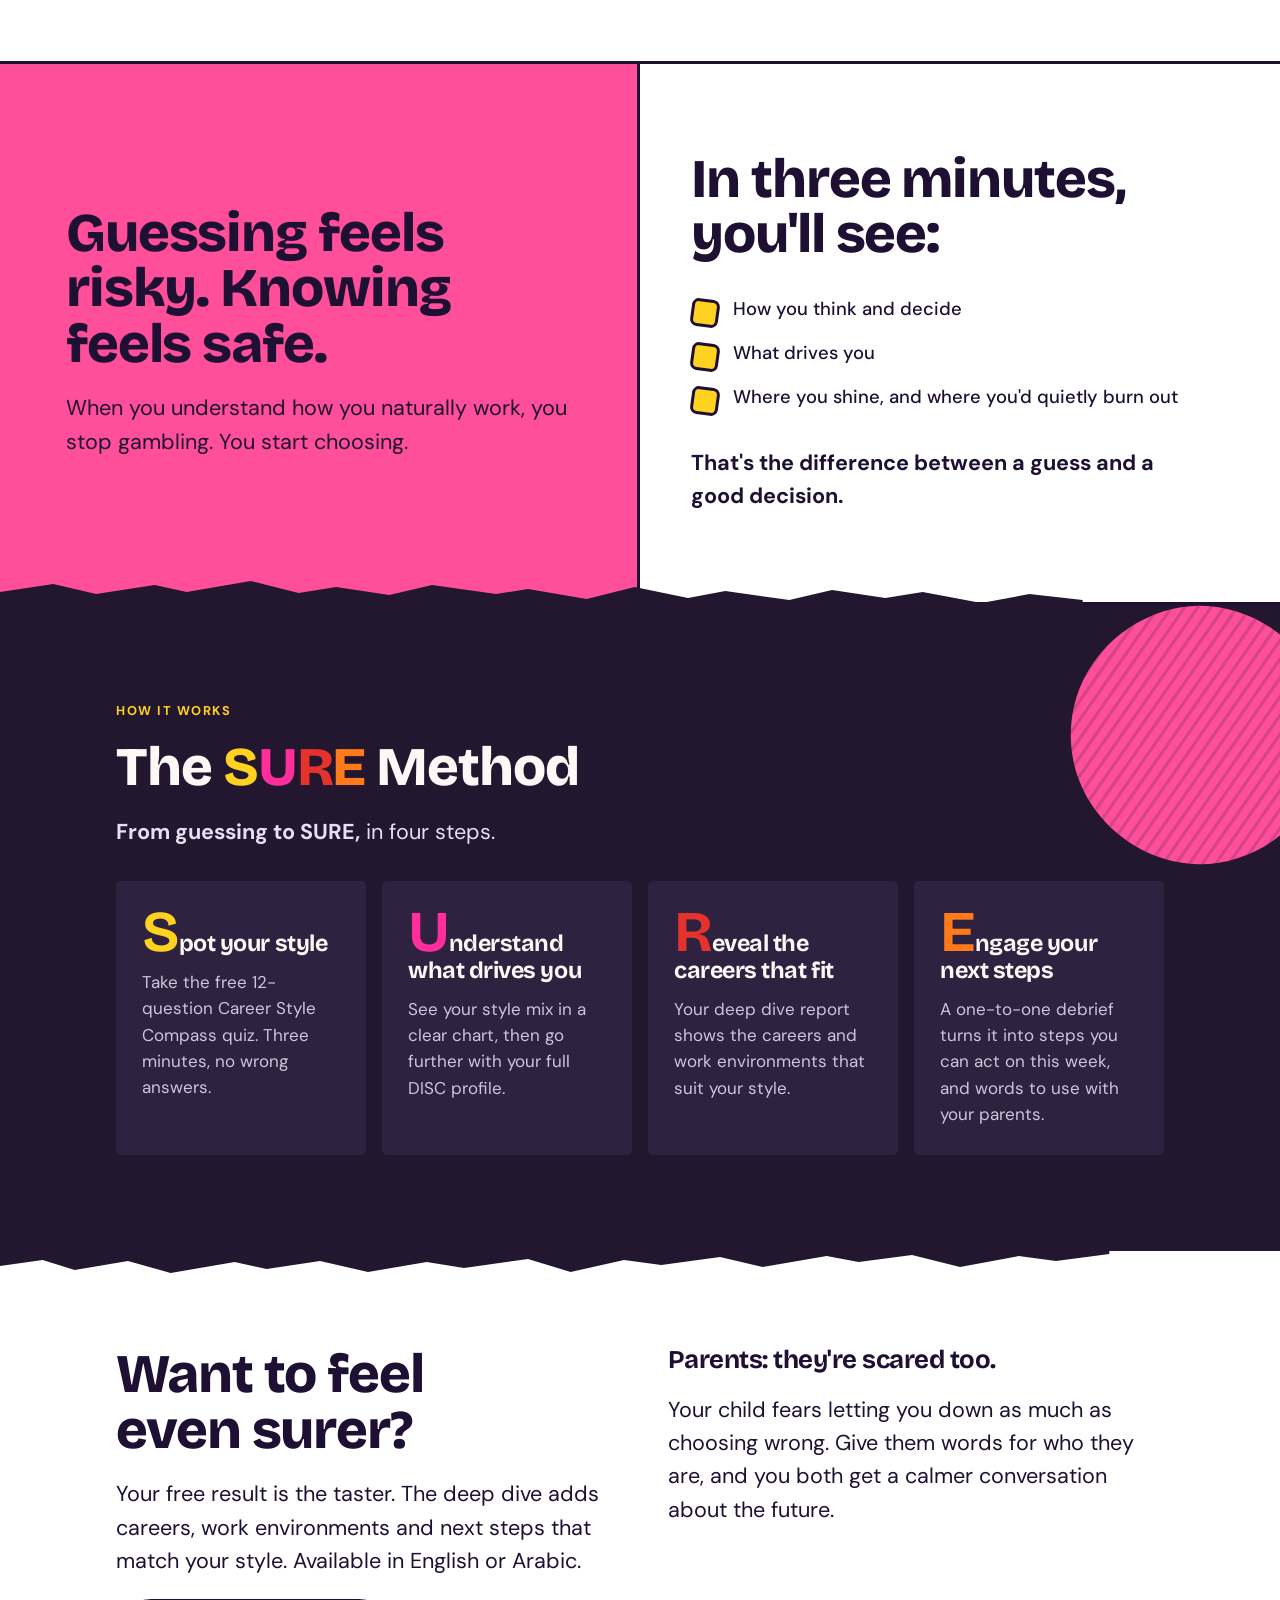
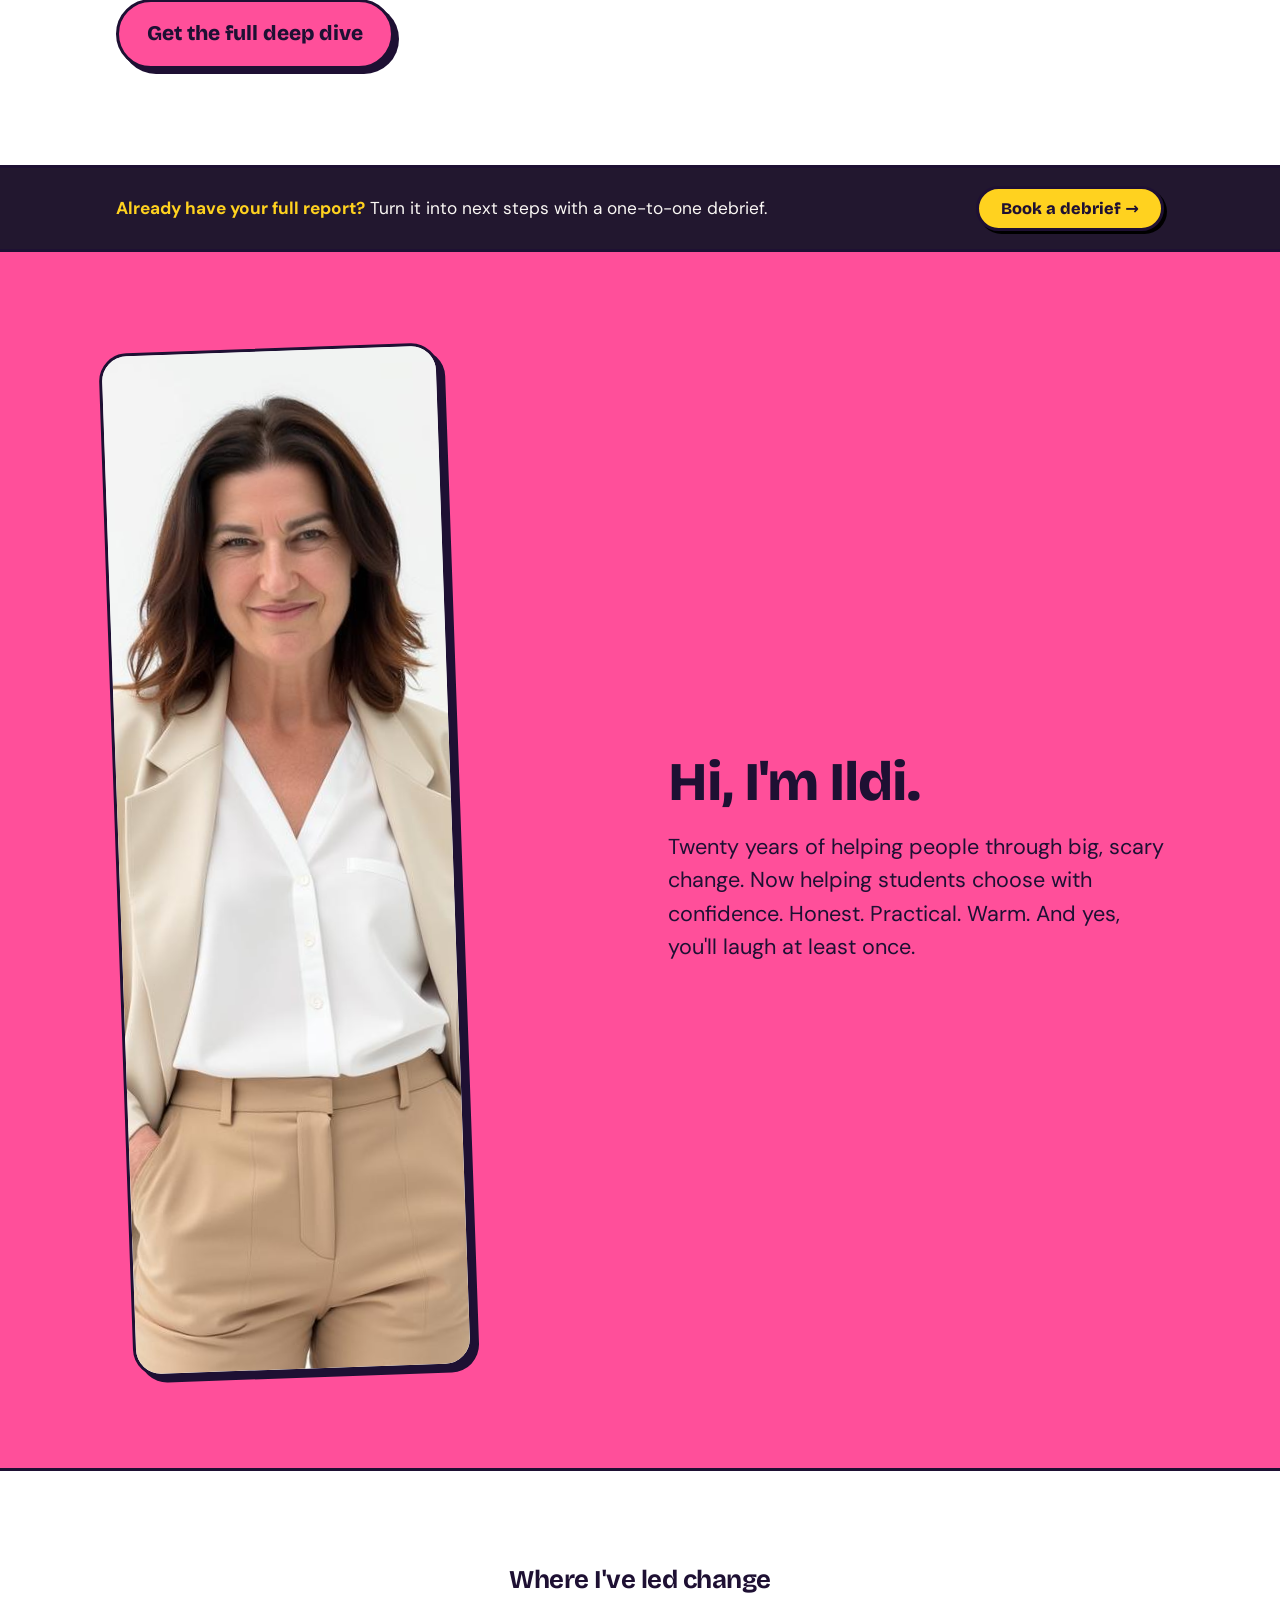
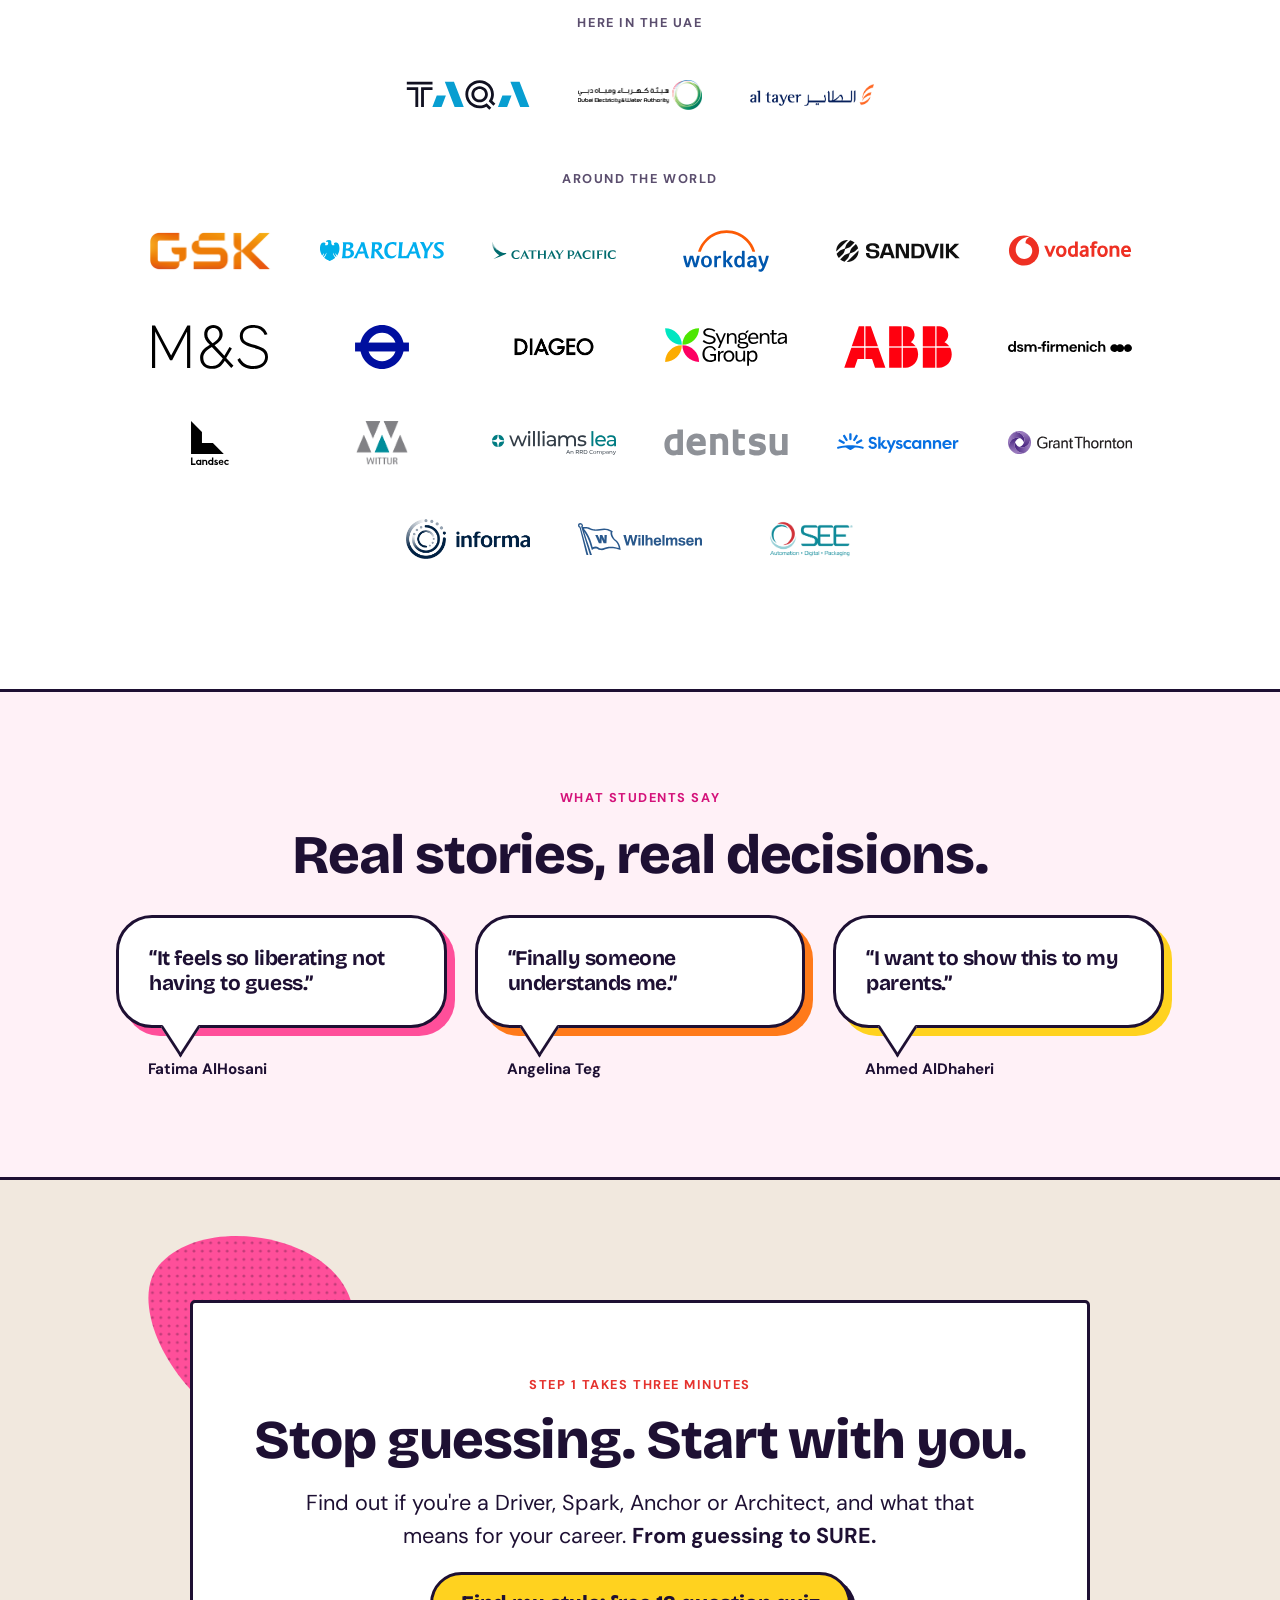
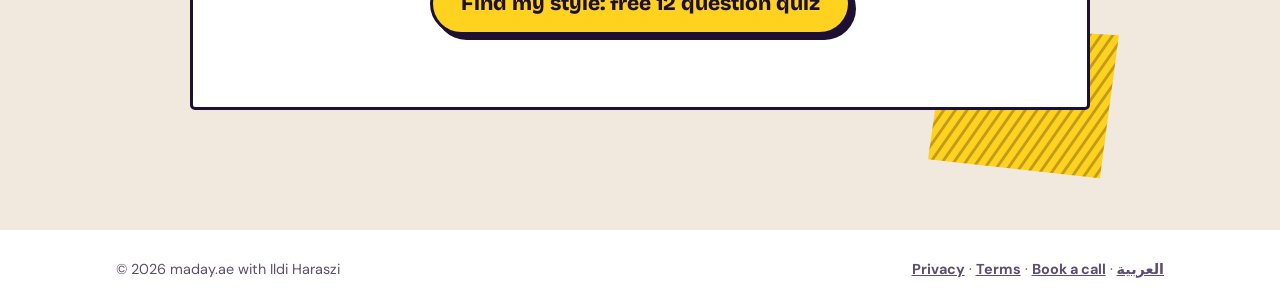
==== commit 44f48e5d: "Debrief strip: remove the price Co-Authored-By: Claude Opus 5.5 <noreply@anthropic.com>" ====
--- a/public/index.html
+++ b/public/index.html
@@ -506,7 +506,7 @@
   <!-- Returning customers: already have the report, add a debrief -->
   <section class="fast-lane fast-lane-return">
     <div class="inner fast-lane-row">
-      <p><b>Already have your full report?</b> Turn it into next steps with a one-to-one debrief, 217 AED.</p>
+      <p><b>Already have your full report?</b> Turn it into next steps with a one-to-one debrief.</p>
       <a class="fast-btn" href="deep-dive.html?p=debrief">Book a debrief &rarr;</a>
     </div>
   </section>
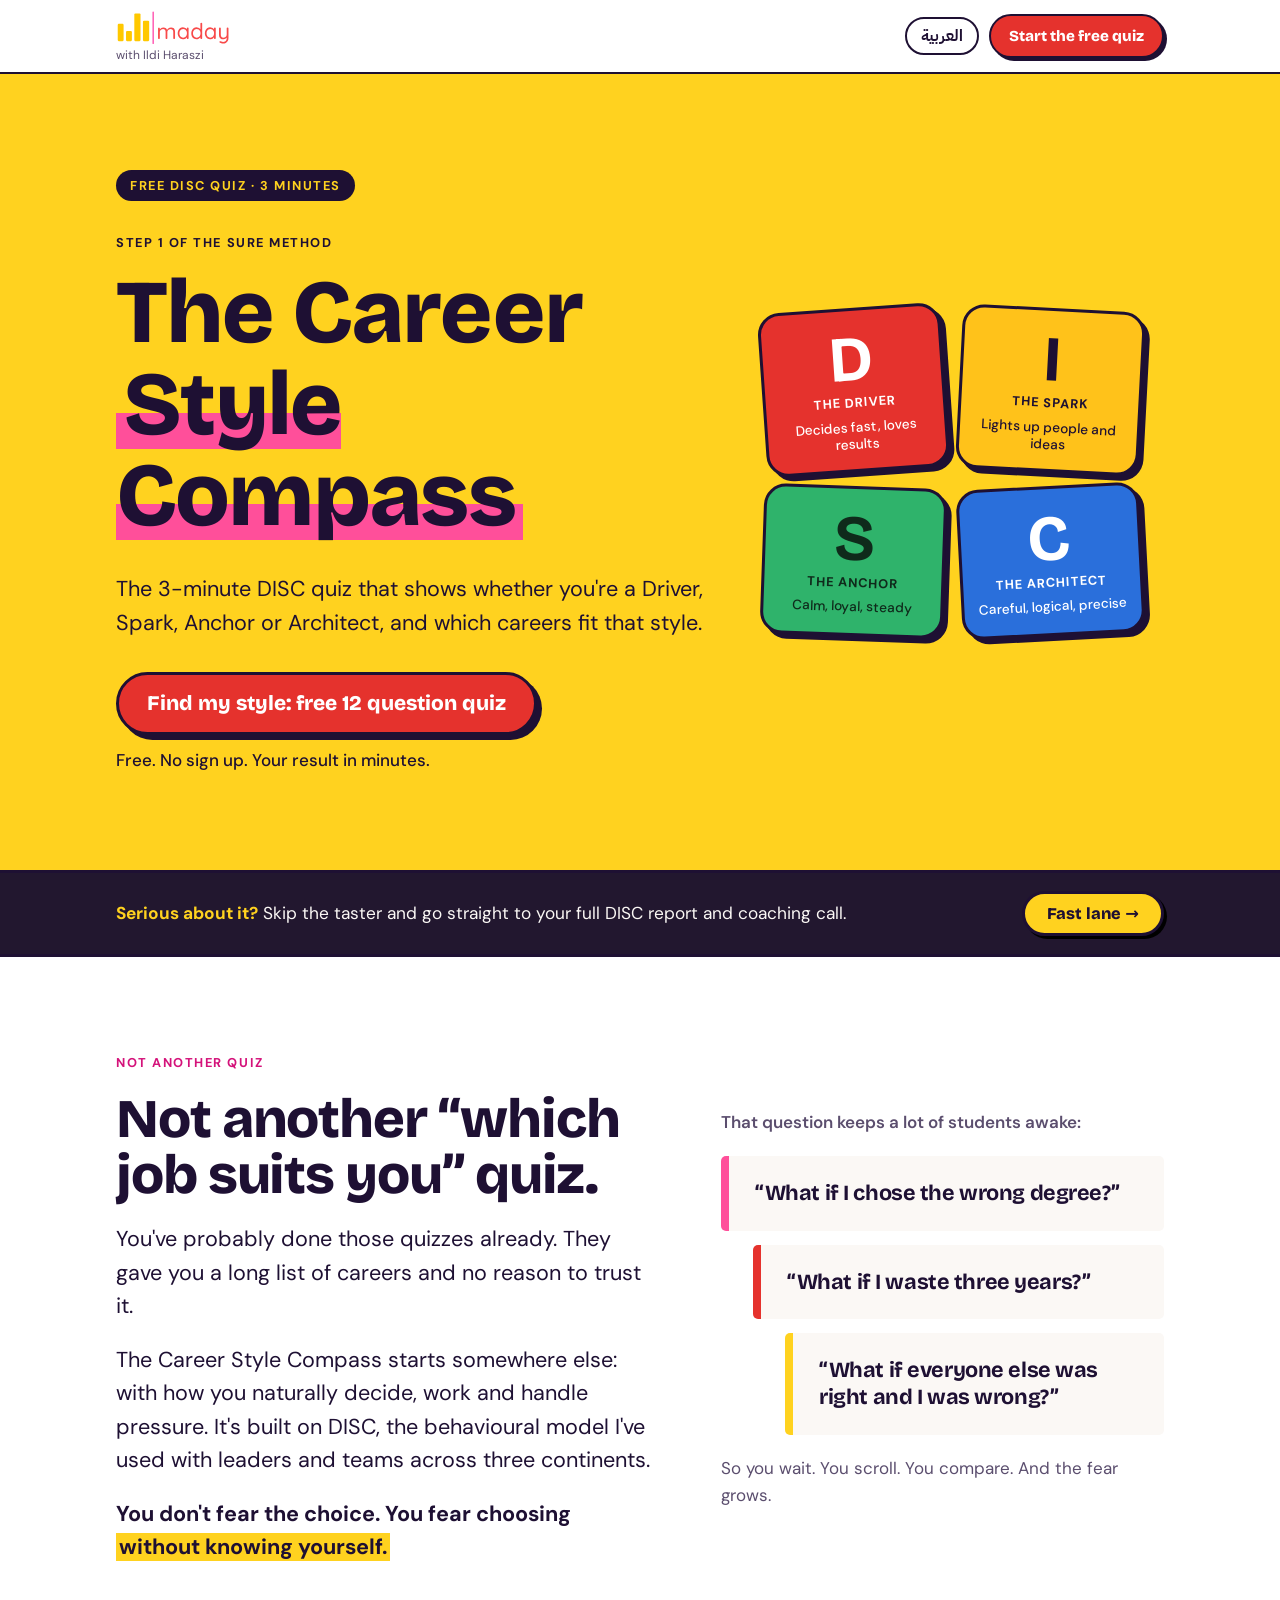
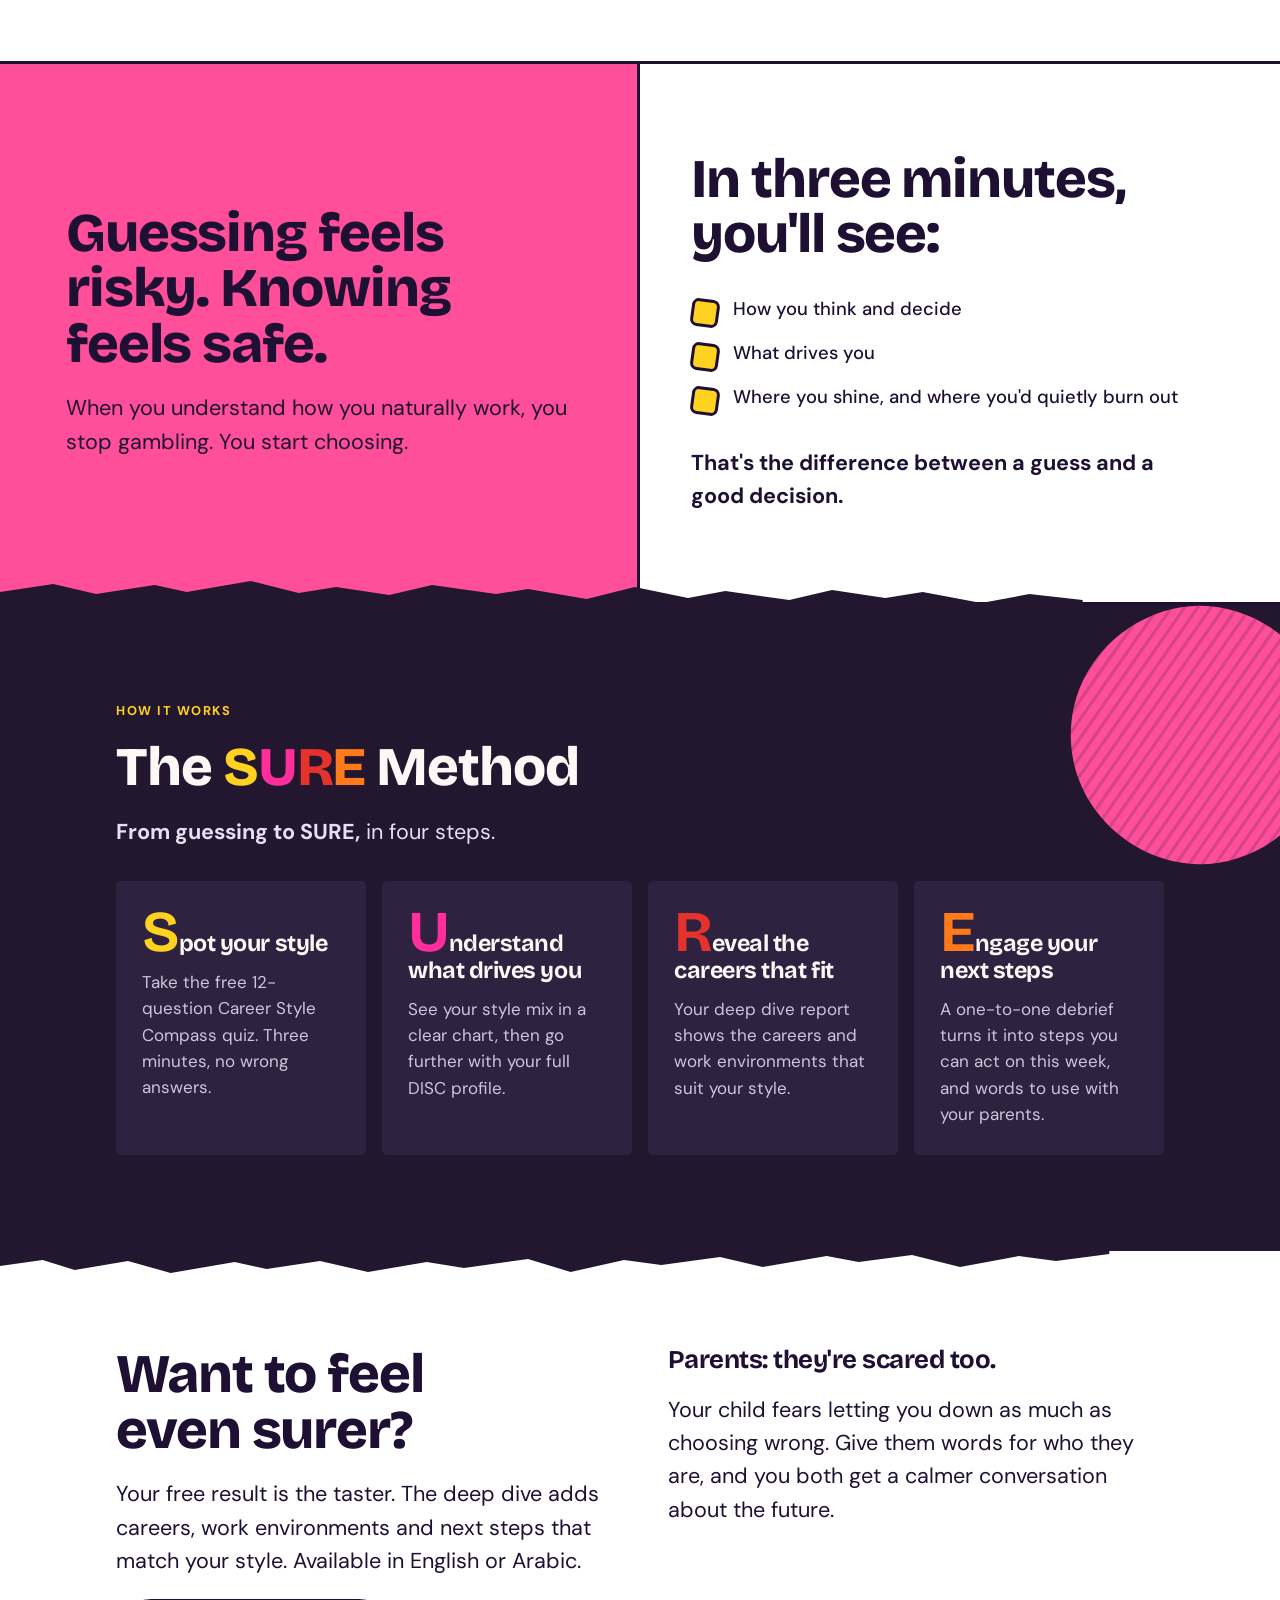
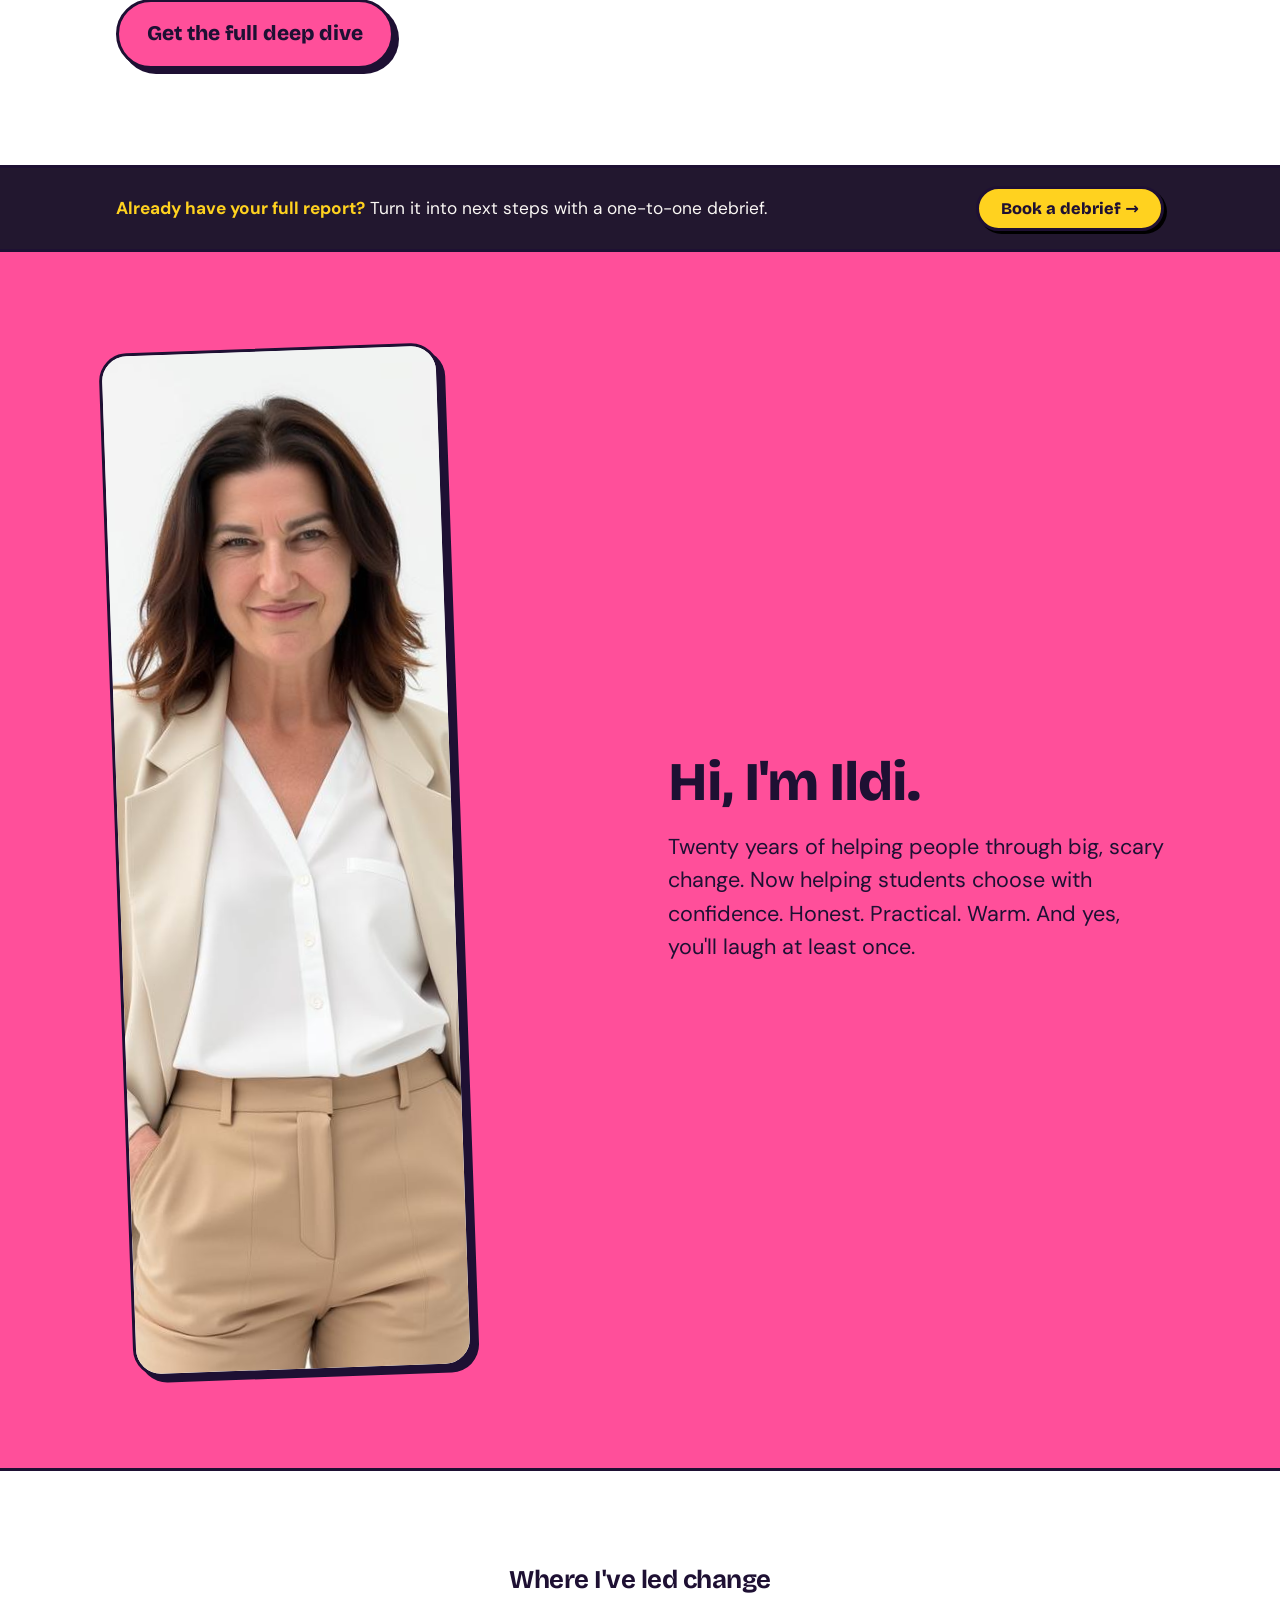
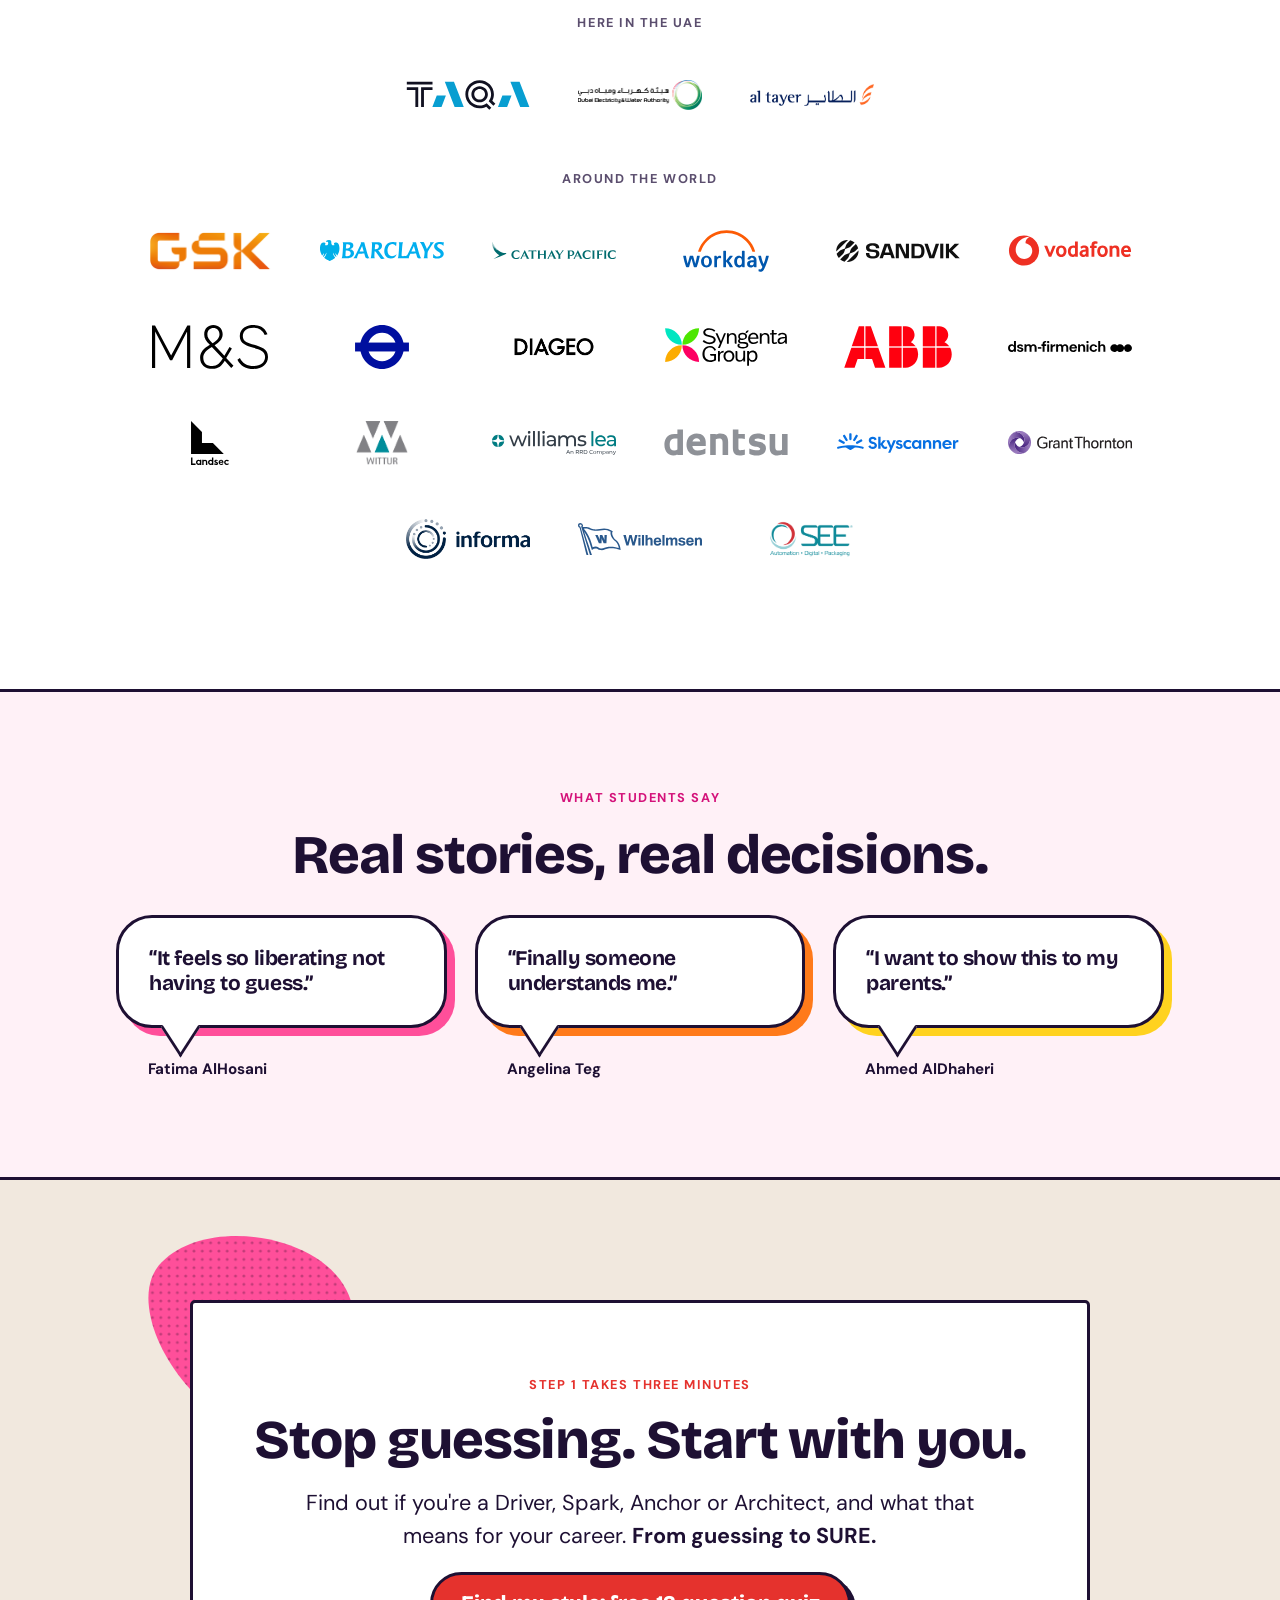
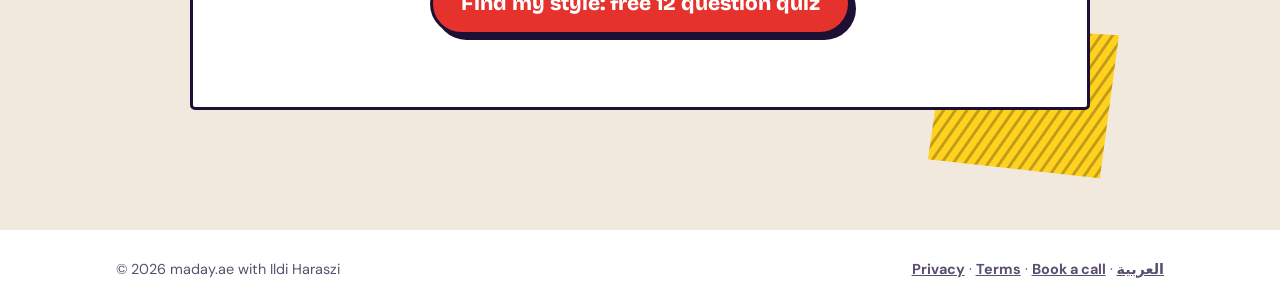
==== commit 98748841: "Final section quiz button in red, matching the other quiz buttons Co-Authored-By: Claude Opus 5.5 <n" ====
--- a/public/index.html
+++ b/public/index.html
@@ -584,7 +584,7 @@
         <span class="eyebrow" style="color:var(--red)">Step 1 takes three minutes</span>
         <h2>Stop guessing. Start with you.</h2>
         <p class="lede">Find out if you're a Driver, Spark, Anchor or Architect, and what that means for your career. <b>From guessing to SURE.</b></p>
-        <button class="btn yellow" data-start>Find my style: free 12 question quiz</button>
+        <button class="btn" data-start>Find my style: free 12 question quiz</button>
       </div>
       </div>
     </div>
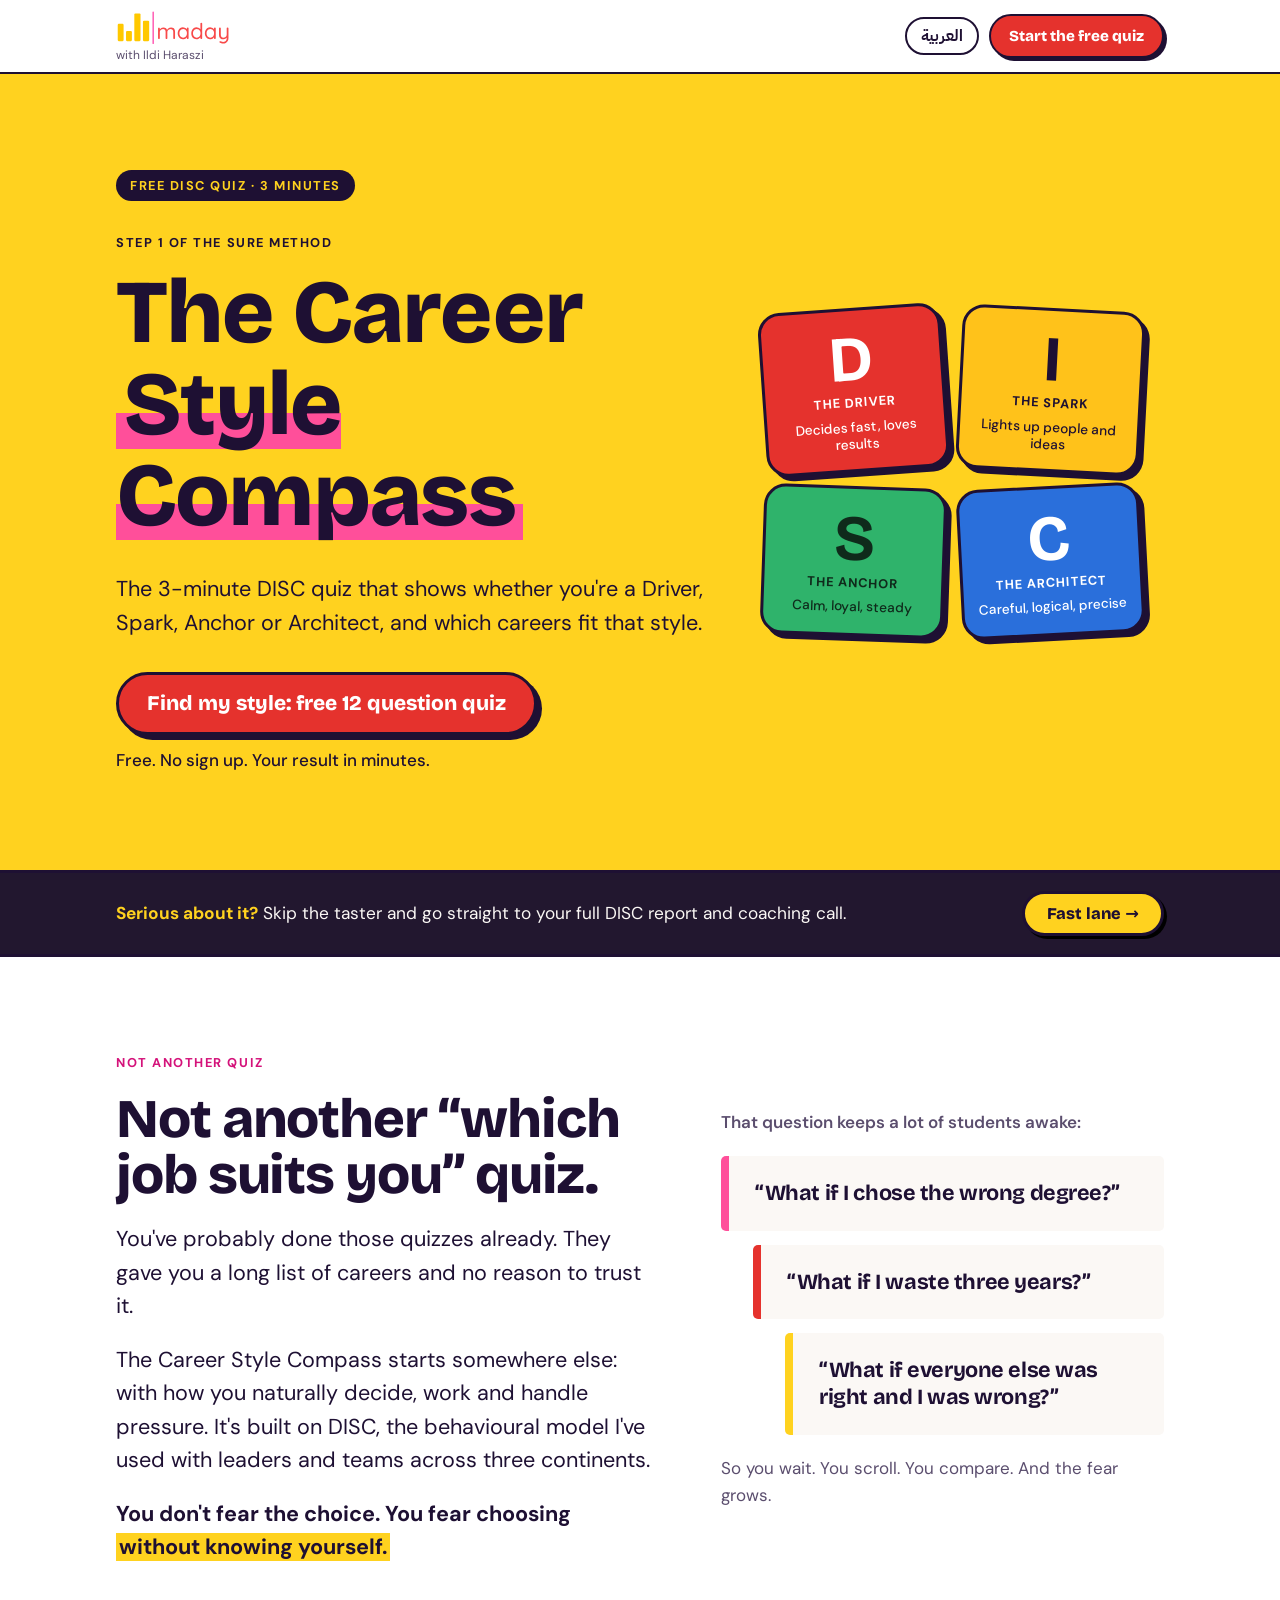
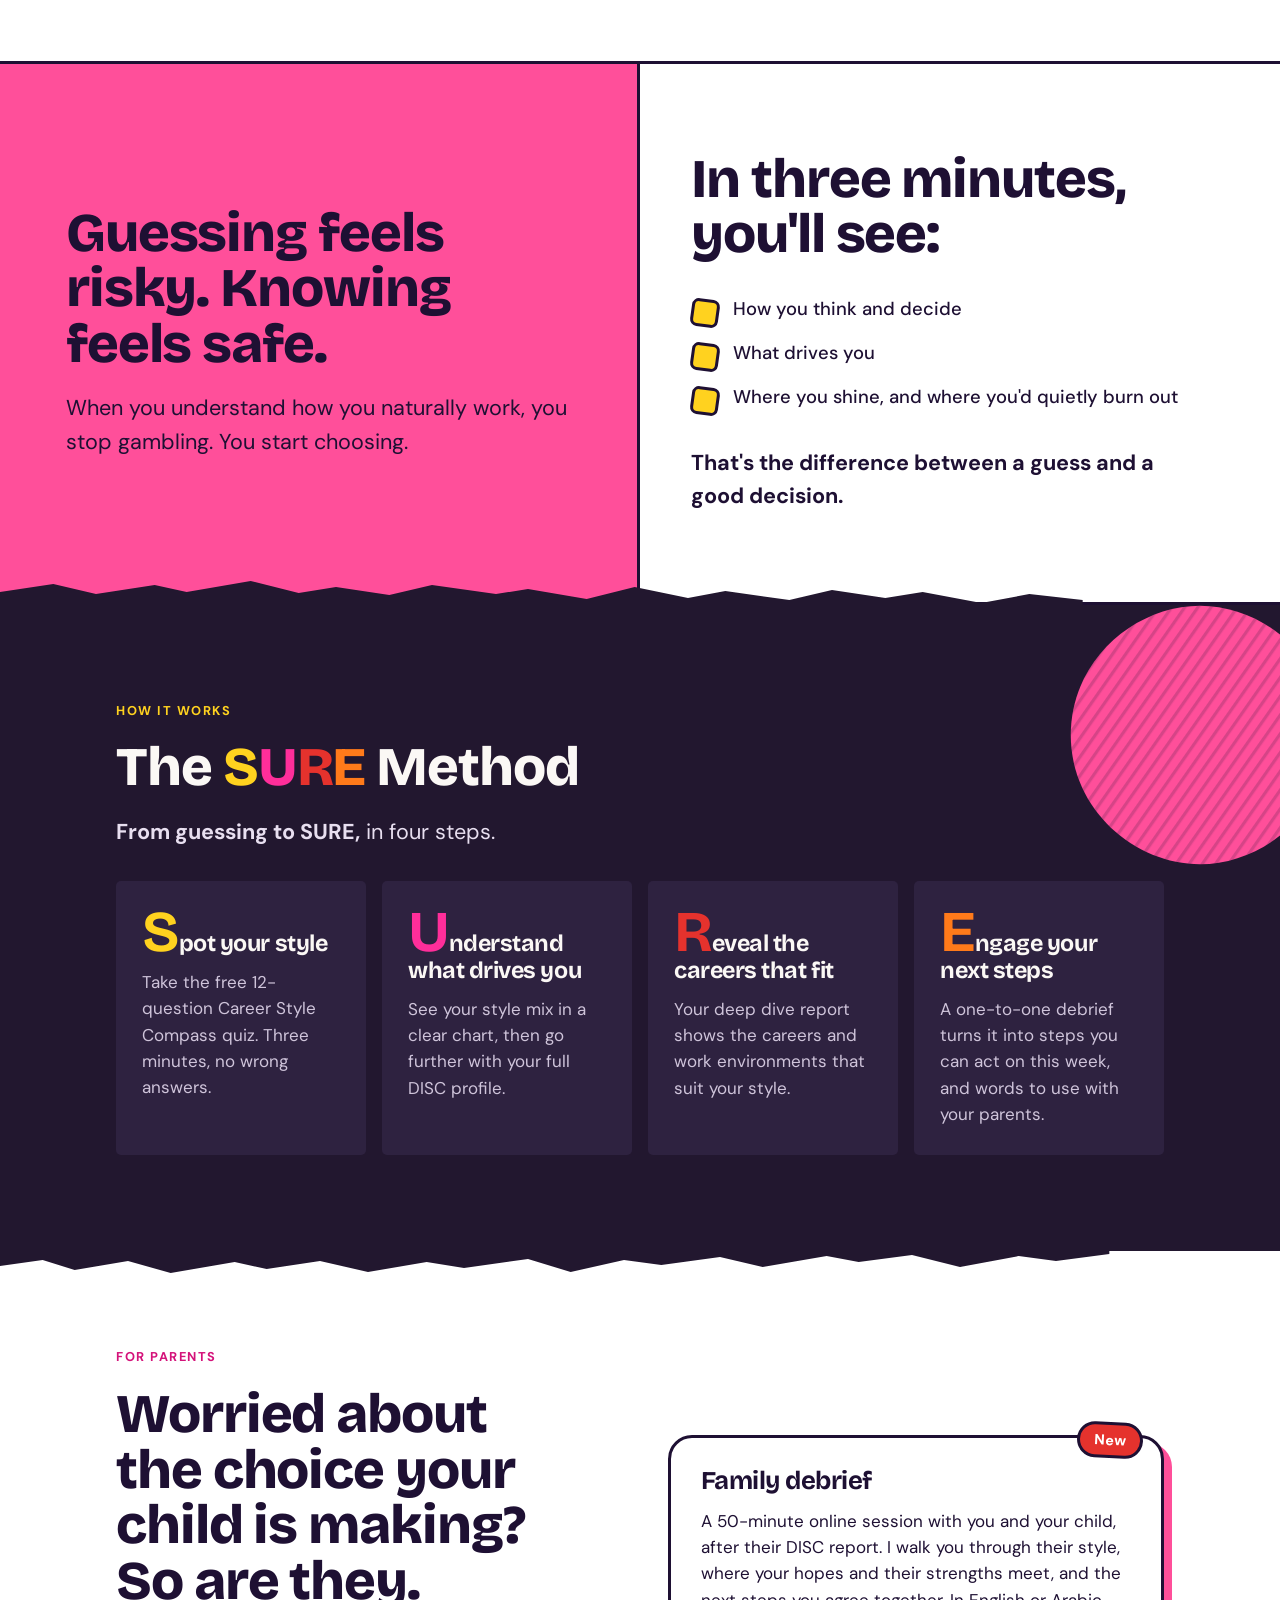
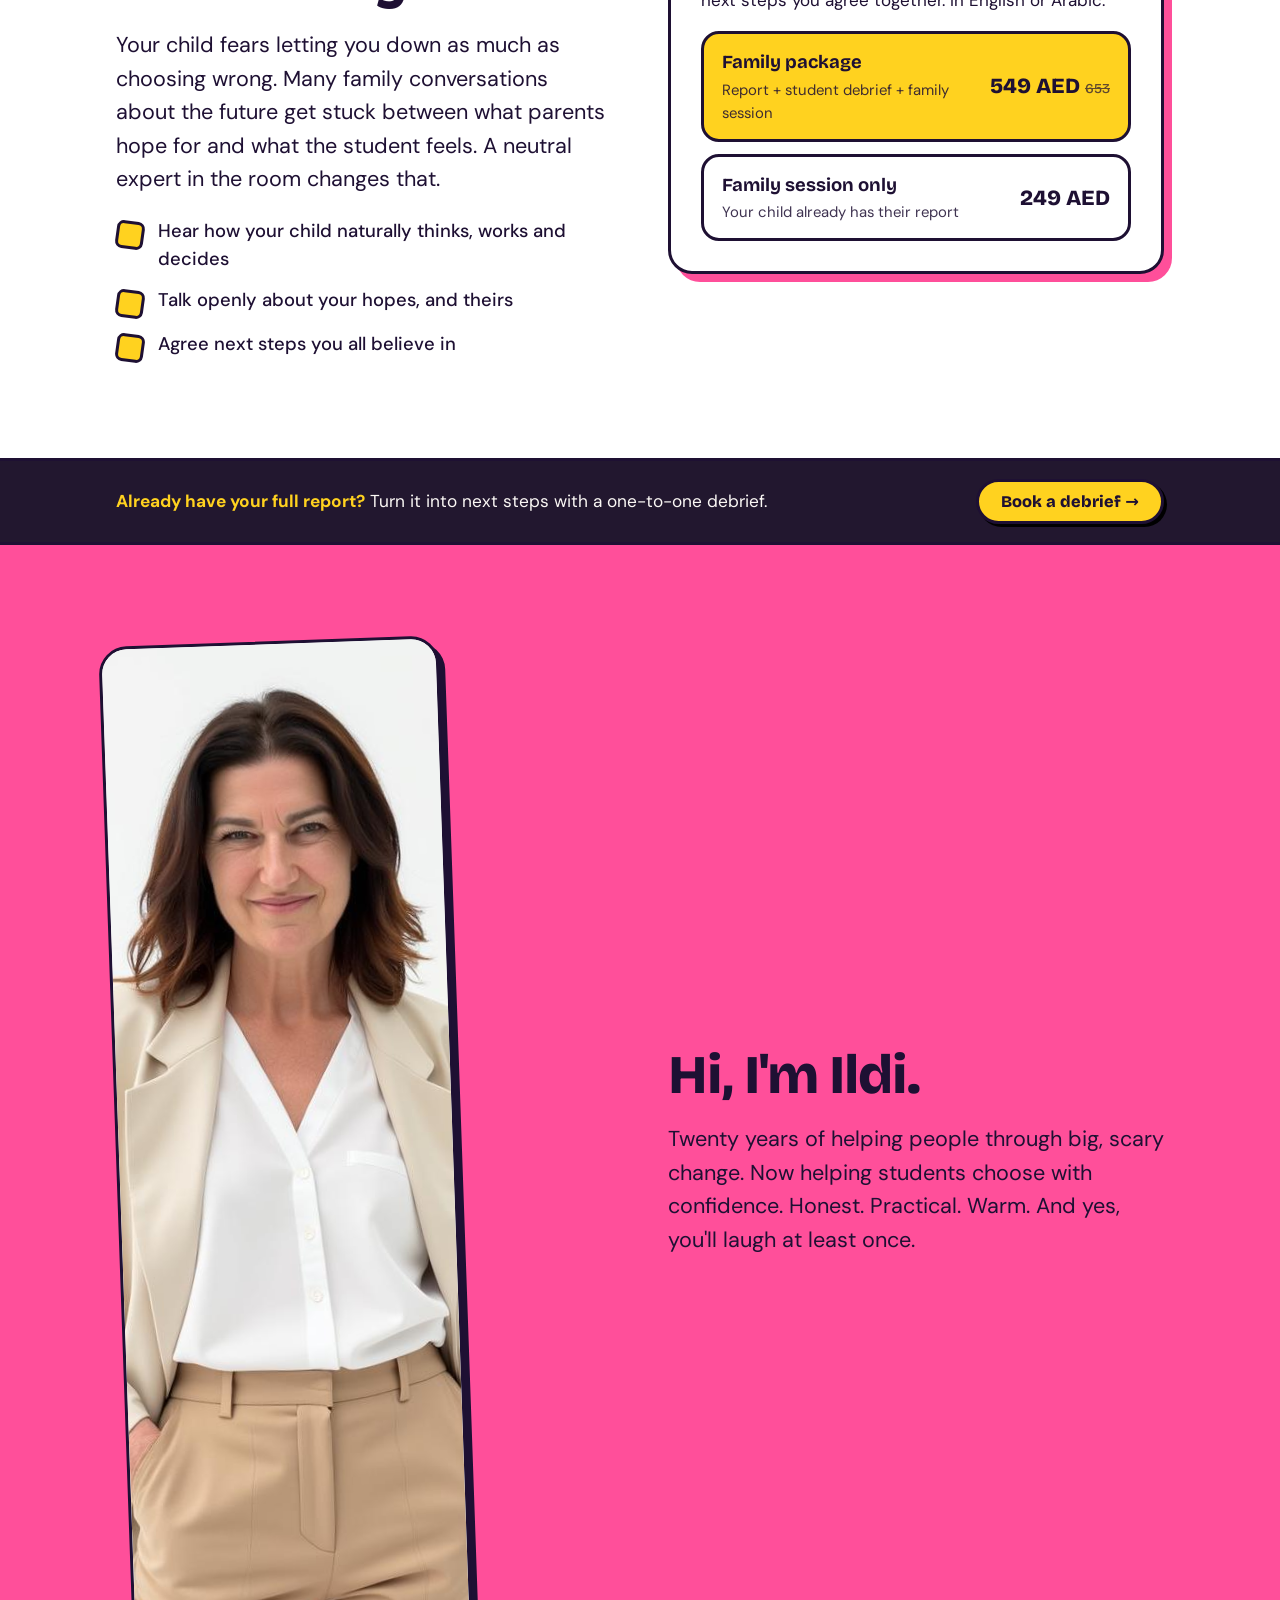
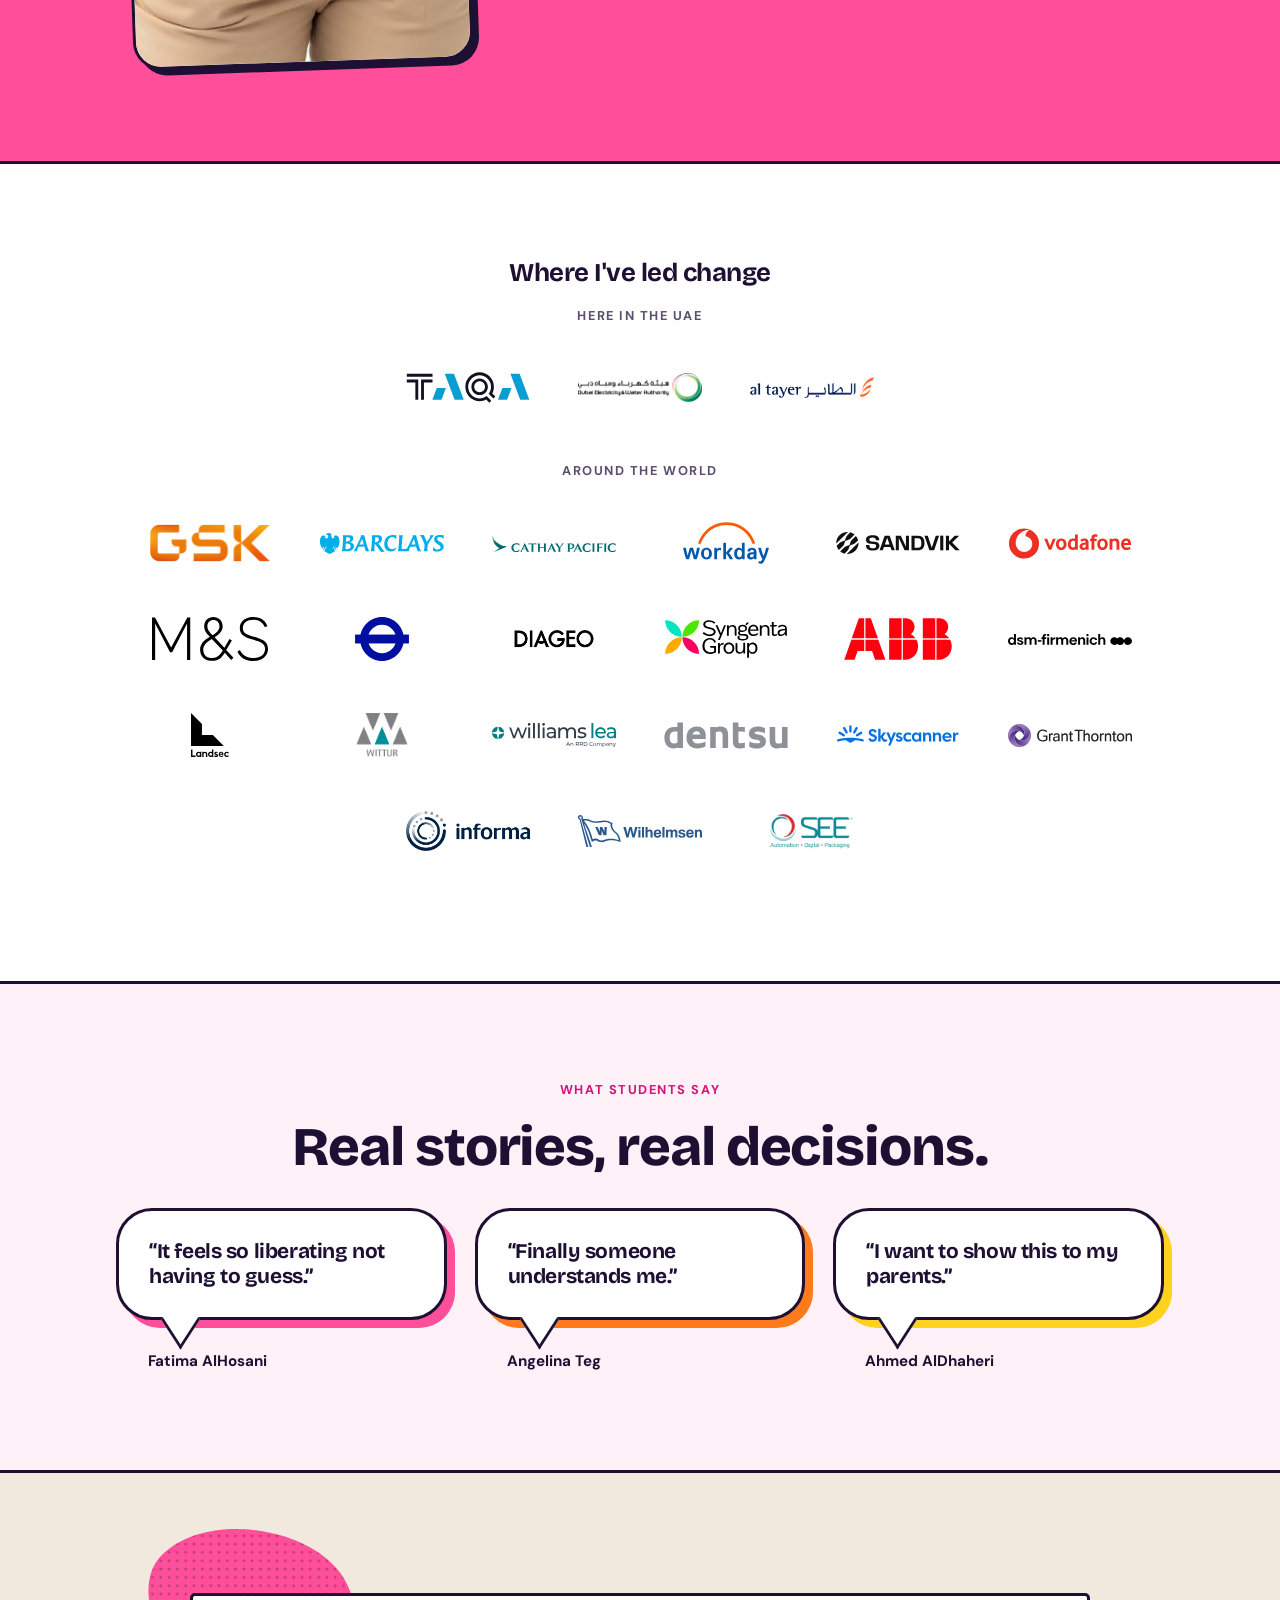
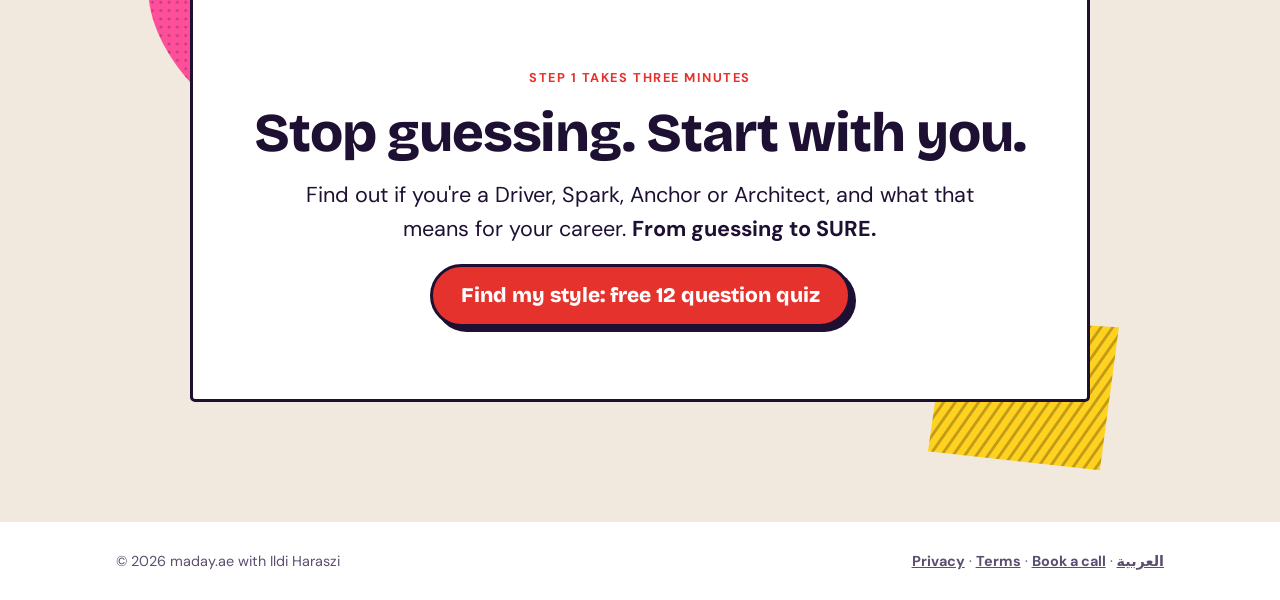
==== commit 4b58a457: "Add parents' section and Family debrief offer (549 package / 249 session) Co-Authored-By: Claude Opu" ====
--- a/public/index.html
+++ b/public/index.html
@@ -317,6 +317,19 @@
 .mini-watch { background: #FDE1DF; border-color: #C42520; color: #1E1033; }
 .mini-watch .eyebrow { color: #A91F1B; }
 .note-box { border: 3px dashed var(--ink); border-radius: 20px; padding: 16px 18px; background: var(--surface); font-size: .98rem; }
+/* parents section */
+.parents-grid { display: grid; grid-template-columns: 1fr 1fr; gap: clamp(28px, 5vw, 56px); align-items: center; }
+.parents-grid > * { min-width: 0; }
+.family-card { position: relative; border: 3px solid var(--ink); border-radius: 24px; padding: clamp(22px, 4vw, 30px); background: var(--card); box-shadow: 8px 8px 0 var(--pink); display: flex; flex-direction: column; gap: 14px; }
+.family-options { display: grid; gap: 12px; margin-top: 4px; }
+.fam-opt { display: grid; grid-template-columns: 1fr auto; gap: 2px 14px; align-items: center; border: 3px solid var(--ink); border-radius: 18px; padding: 14px 18px; text-decoration: none; color: var(--ink); background: var(--bg); transition: transform .12s ease; }
+.fam-opt:hover { transform: translateY(-2px); }
+.fam-opt.best { background: var(--yellow); color: #1E1033; }
+.fam-opt b { font-family: var(--font-display); font-size: 1.15rem; }
+.fam-opt span { grid-column: 1; font-size: .93rem; opacity: .85; }
+.fam-opt em { grid-column: 2; grid-row: 1 / span 2; font: normal 800 1.35rem var(--font-display); white-space: nowrap; }
+.fam-opt s { font-size: .85rem; font-weight: 500; opacity: .7; }
+@media (max-width: 760px) { .parents-grid { grid-template-columns: 1fr; } }
 .fast-lane { background: var(--plum-deep); color: #FBF8F5; border-bottom: 3px solid var(--ink); }
 .fast-lane-row { display: flex; align-items: center; justify-content: space-between; gap: 12px 20px; padding-block: 18px; flex-wrap: wrap; }
 .fast-lane p { font-size: 1.08rem; }
@@ -489,16 +502,27 @@
     </div>
   </section>
 
-  <section class="band">
-    <div class="inner split">
+  <!-- For parents: the family debrief -->
+  <section class="band parents">
+    <div class="inner parents-grid">
       <div class="stack">
-        <h2>Want to feel even surer?</h2>
-        <p class="lede">Your free result is the taster. The deep dive adds careers, work environments and next steps that match your style. Available in English or Arabic.</p>
-        <a class="btn pink buy-direct" href="deep-dive.html?p=bundle">Get the full deep dive</a>
-      </div>
-      <div class="stack">
-        <h3>Parents: they're scared too.</h3>
-        <p class="lede">Your child fears letting you down as much as choosing wrong. Give them words for who they are, and you both get a calmer conversation about the future.</p>
+        <span class="eyebrow" style="color:var(--pink-text)">For parents</span>
+        <h2>Worried about the choice your child is making? So are they.</h2>
+        <p class="lede">Your child fears letting you down as much as choosing wrong. Many family conversations about the future get stuck between what parents hope for and what the student feels. A neutral expert in the room changes that.</p>
+        <ul class="gets">
+          <li>Hear how your child naturally thinks, works and decides</li>
+          <li>Talk openly about your hopes, and theirs</li>
+          <li>Agree next steps you all believe in</li>
+        </ul>
+      </div>
+      <div class="family-card">
+        <span class="save">New</span>
+        <h3>Family debrief</h3>
+        <p>A 50-minute online session with you and your child, after their DISC report. I walk you through their style, where your hopes and their strengths meet, and the next steps you agree together. In English or Arabic.</p>
+        <div class="family-options">
+          <a class="fam-opt best" href="deep-dive.html?p=family"><b>Family package</b><span>Report + student debrief + family session</span><em>549 AED <s>653</s></em></a>
+          <a class="fam-opt" href="deep-dive.html?p=familyonly"><b>Family session only</b><span>Your child already has their report</span><em>249 AED</em></a>
+        </div>
       </div>
     </div>
   </section>
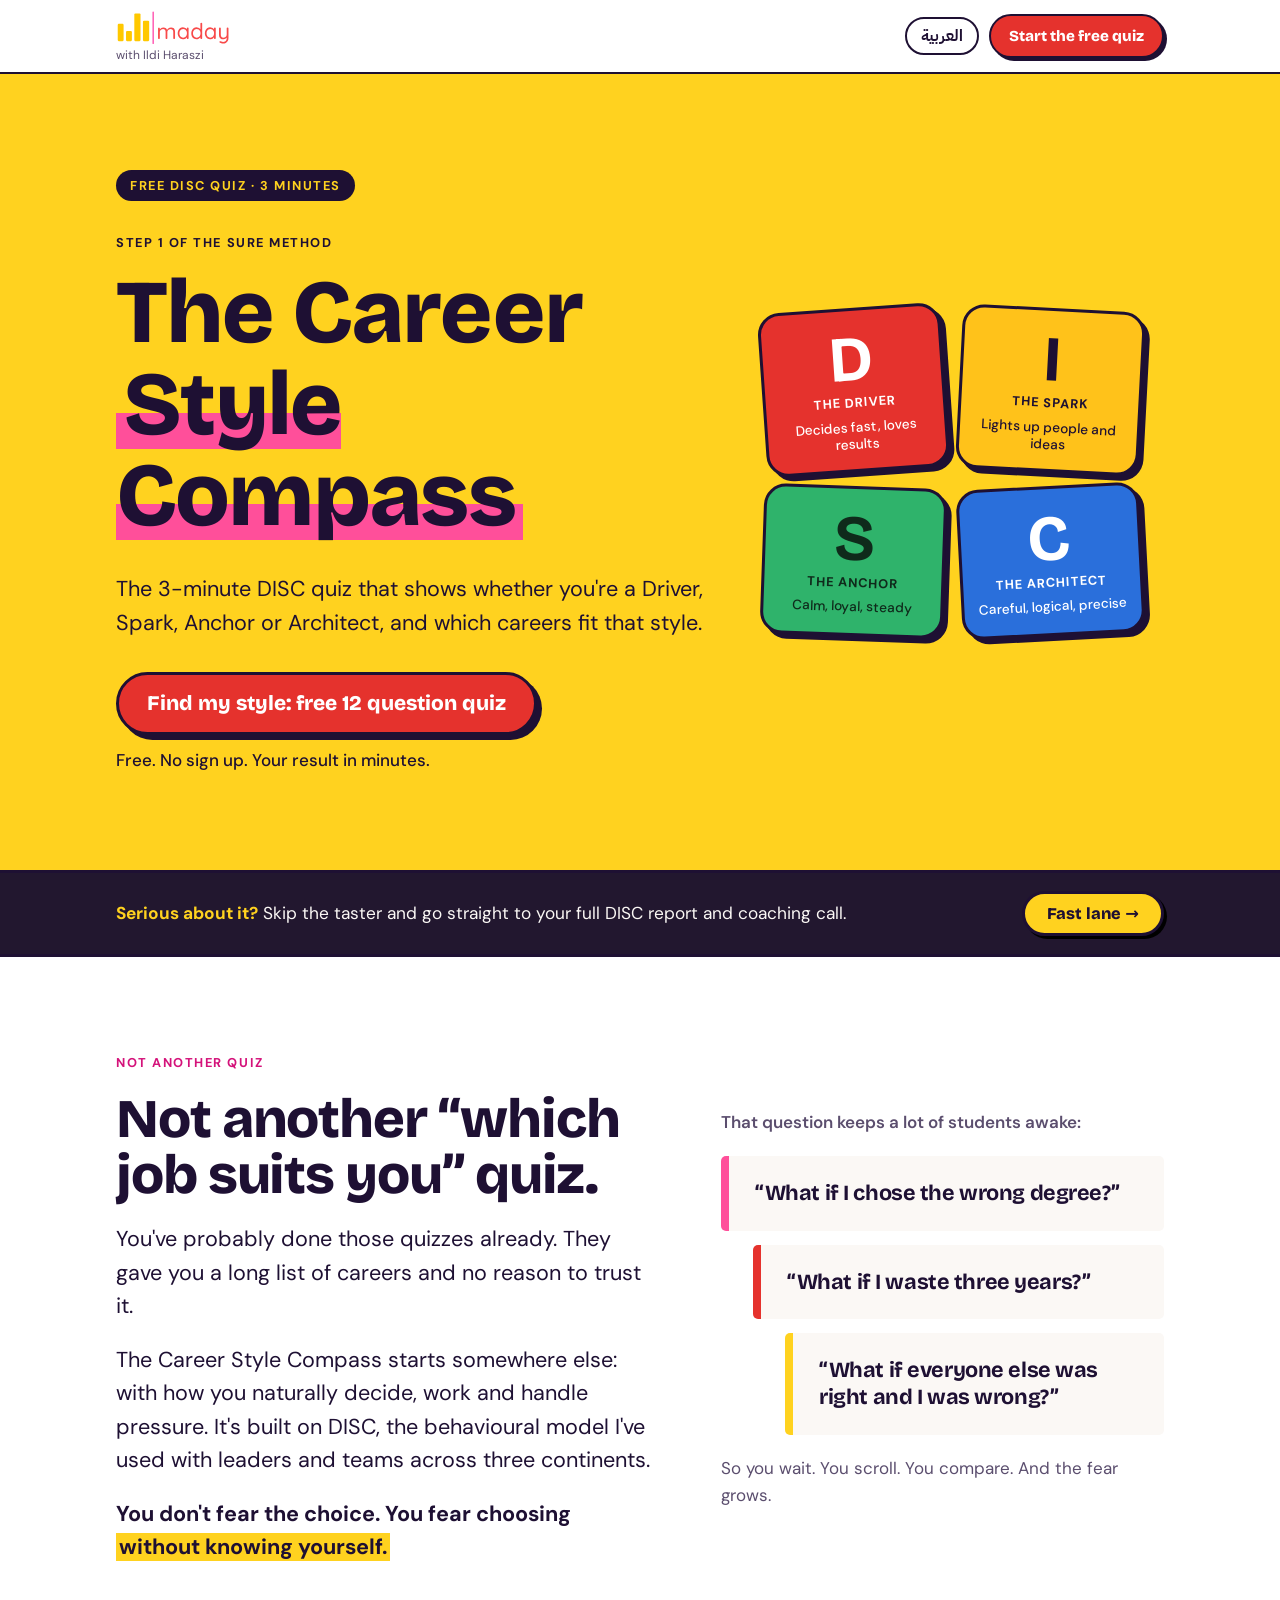
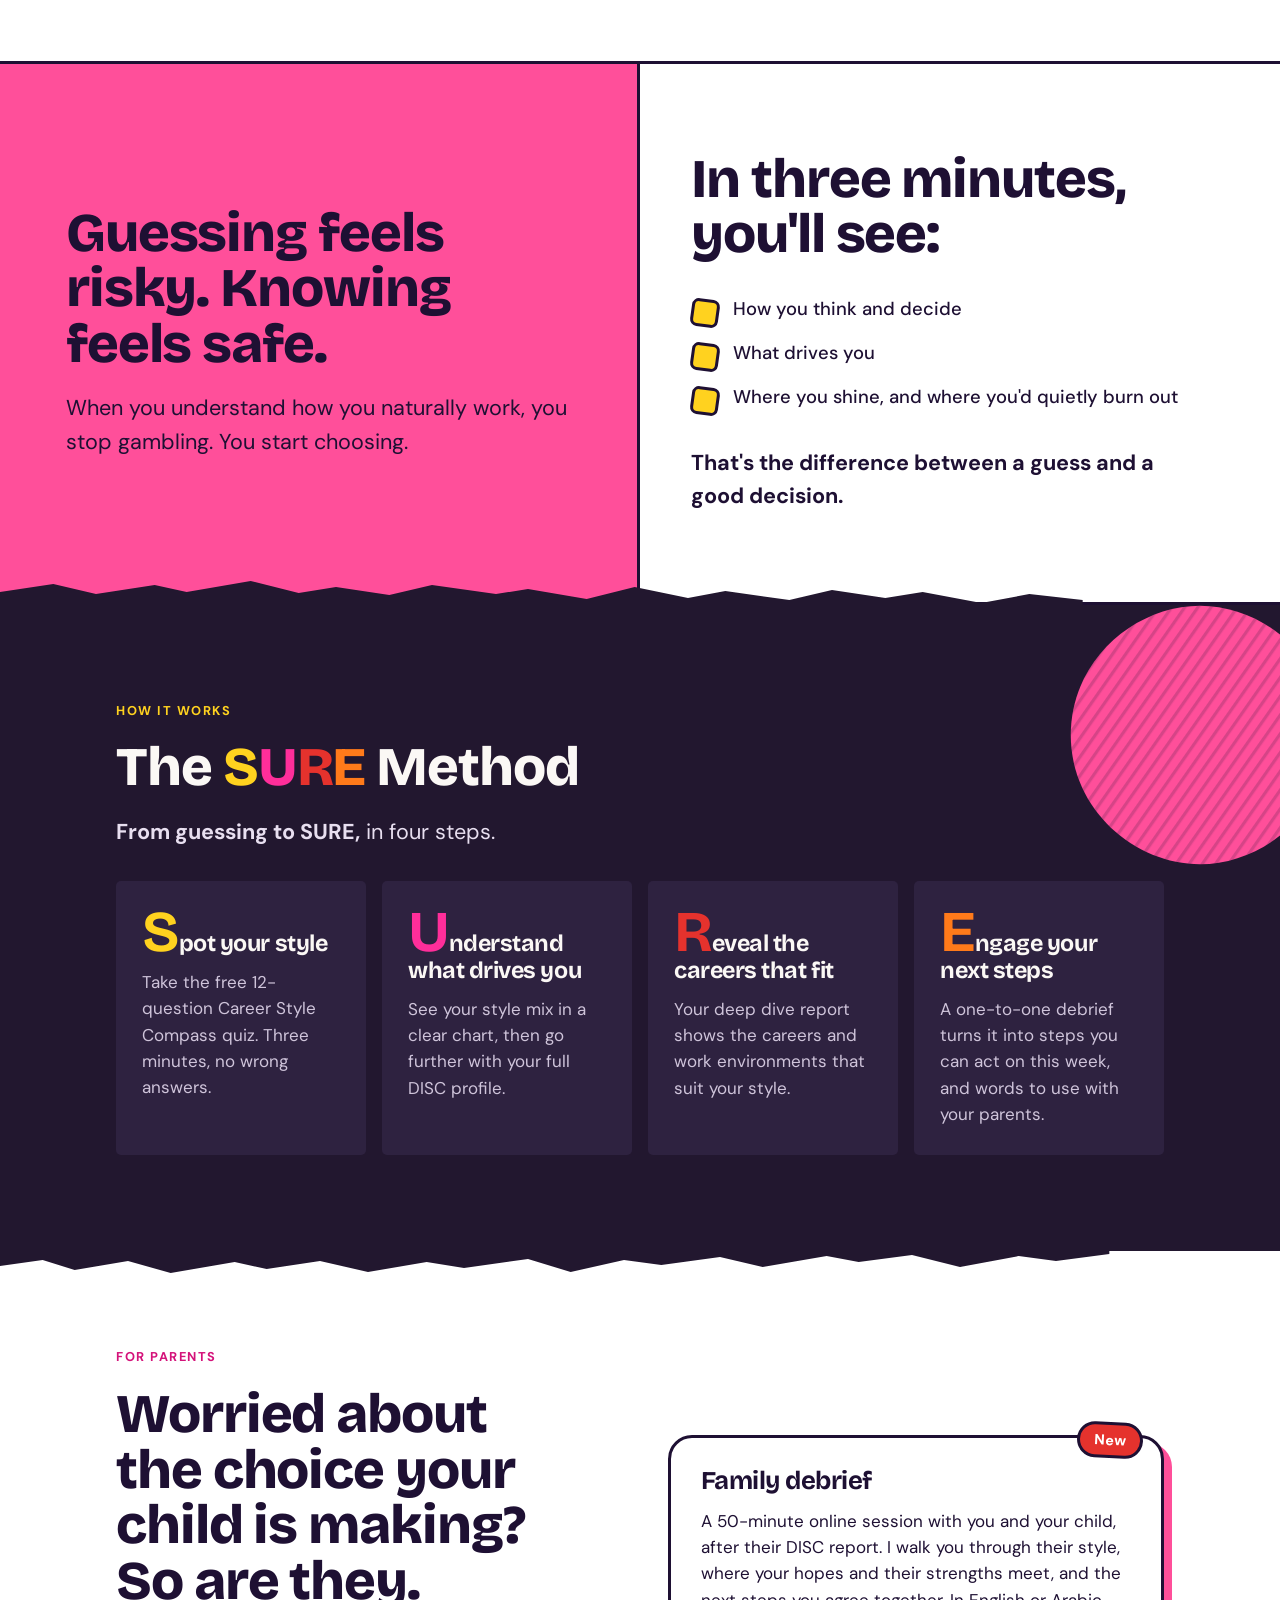
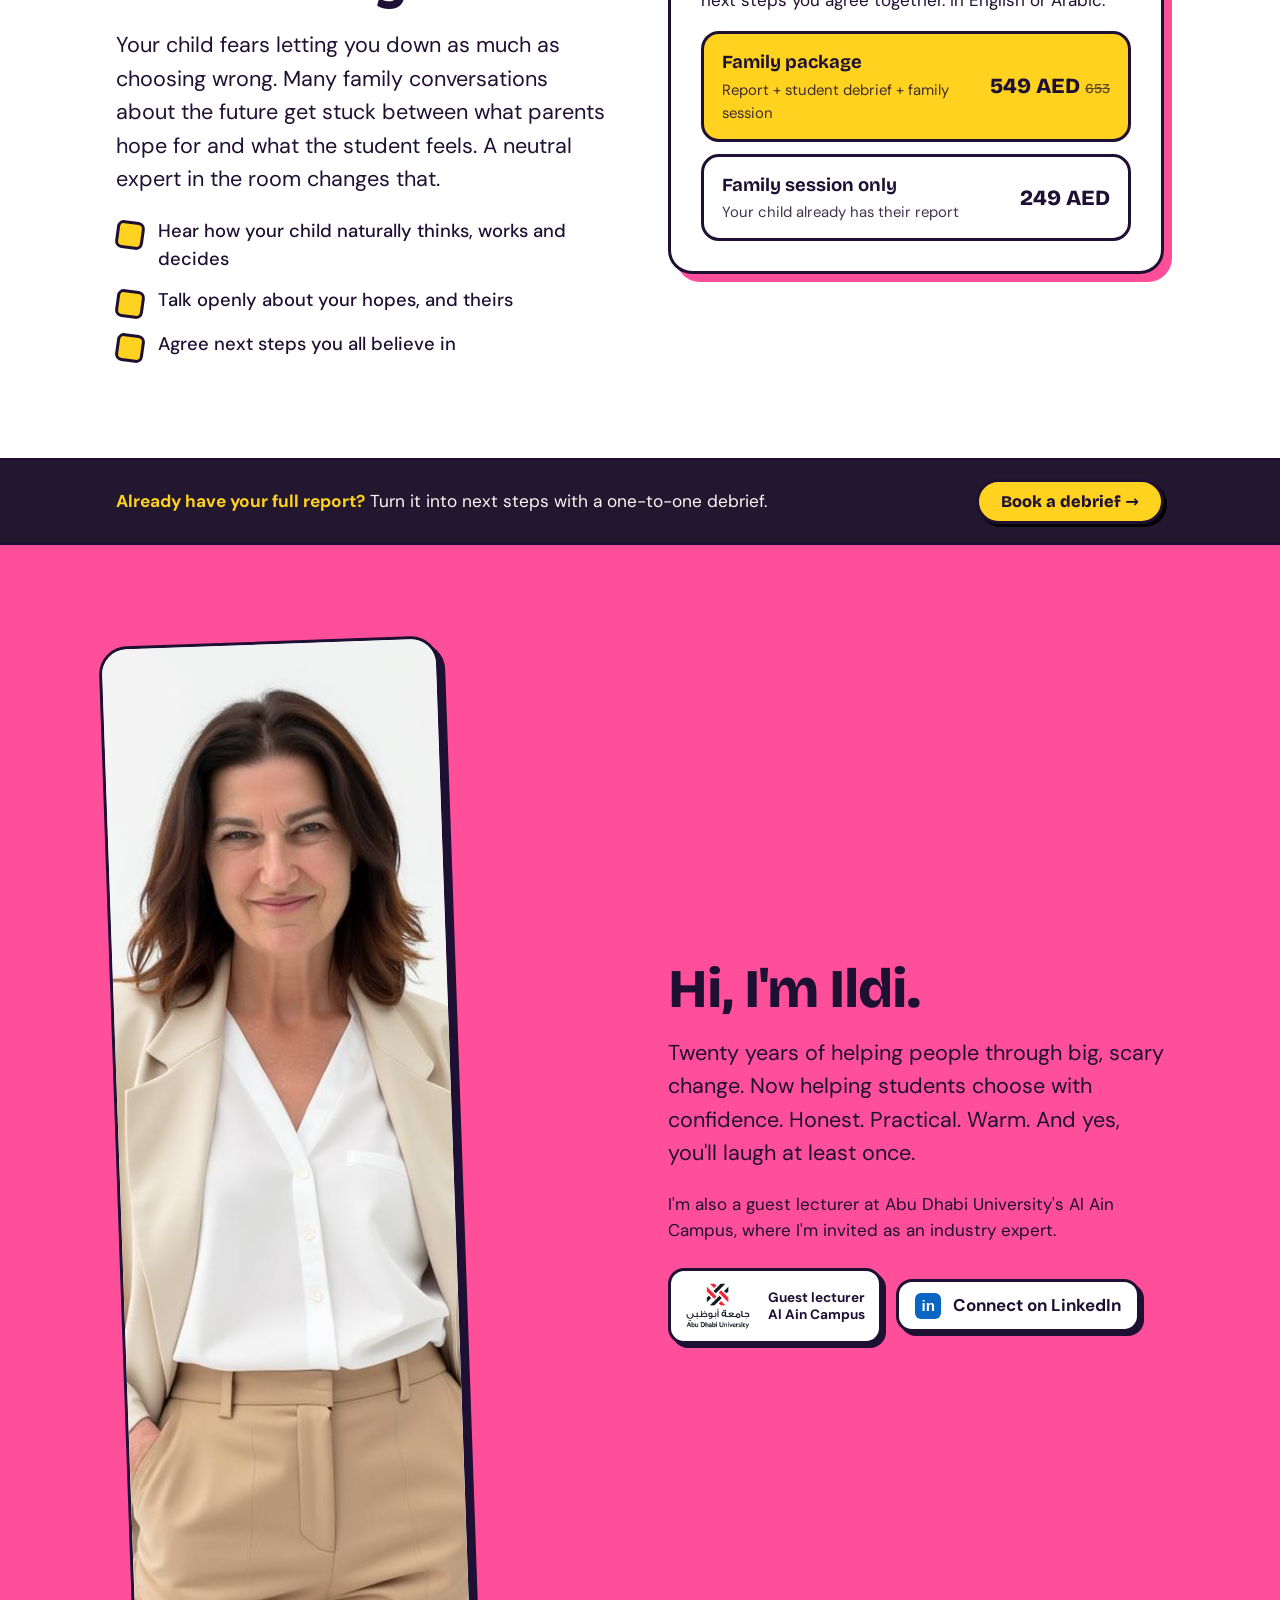
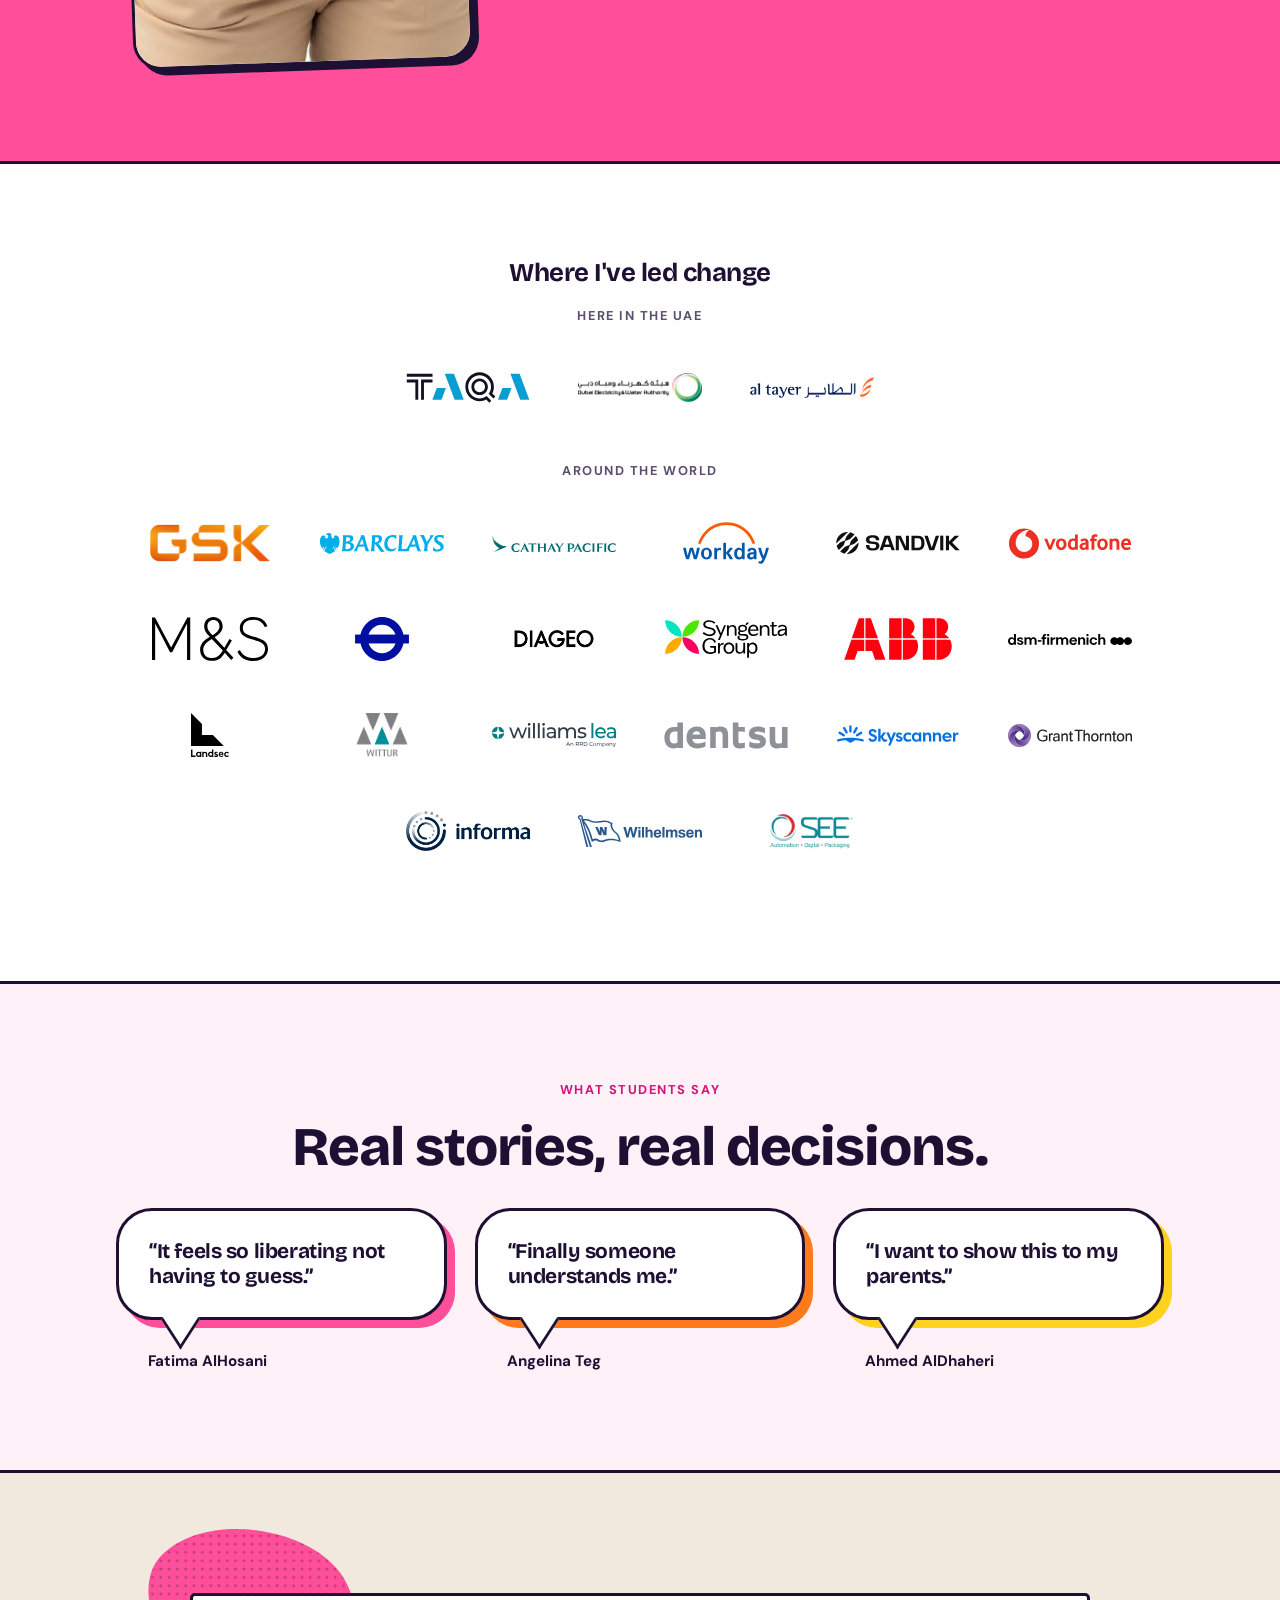
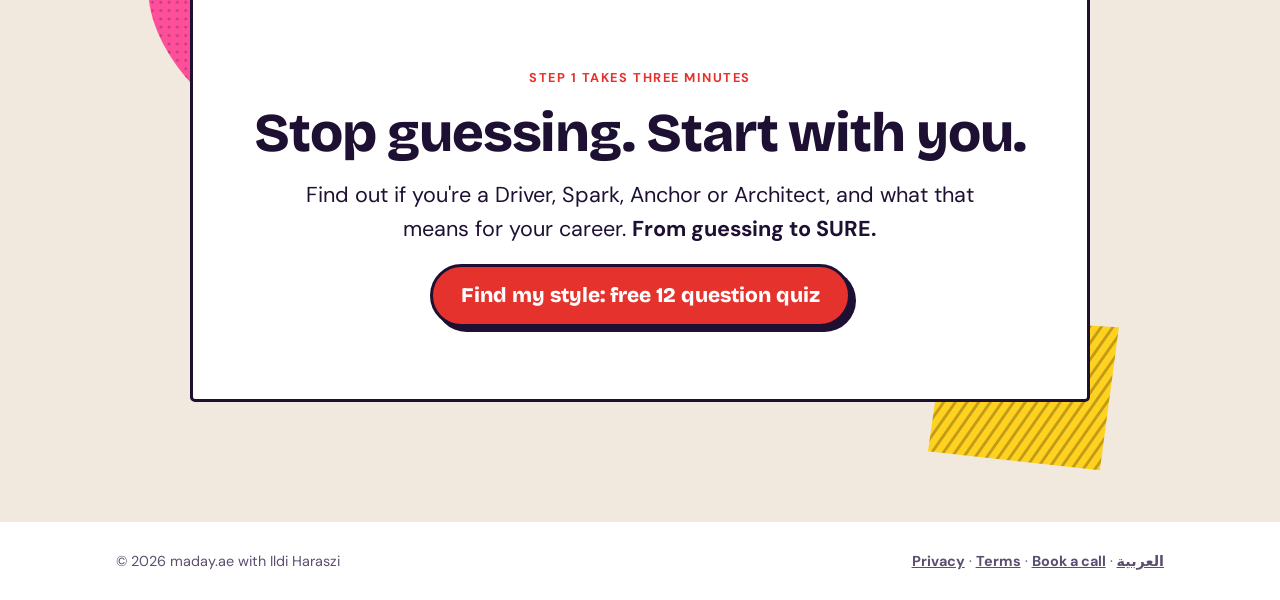
==== commit 652244cd: "About me: ADU guest lecturing, logo and LinkedIn; order page: package comparison table Co-Authored-B" ====
--- a/public/index.html
+++ b/public/index.html
@@ -162,6 +162,15 @@
 .split > * { min-width: 0; }
 .pinkband { background: var(--pink); color: var(--on-pink); border-block: 3px solid var(--ink); }
 .pinkband .lede { color: var(--on-pink); }
+/* About me: university tile and LinkedIn button (fixed colours, the pink band stays light in dark mode) */
+.about-links { display: flex; flex-wrap: wrap; gap: 14px; align-items: center; margin-top: 4px; }
+.uni-tile, .li-btn { display: inline-flex; align-items: center; gap: 12px; background: #fff; color: #1E1033; border: 3px solid #1E1033; border-radius: 16px; box-shadow: 4px 4px 0 #1E1033; text-decoration: none; transition: transform .12s ease; }
+.uni-tile { padding: 6px 14px 6px 8px; }
+.uni-tile img { height: 58px; width: auto; }
+.uni-tile span { font-size: .85rem; font-weight: 700; line-height: 1.25; }
+.li-btn { padding: 10px 16px; font-weight: 700; min-height: 48px; }
+.li-btn b { display: inline-grid; place-items: center; width: 26px; height: 26px; border-radius: 6px; background: #0A66C2; color: #fff; font: 800 .95rem/1 Arial, sans-serif; }
+.uni-tile:hover, .li-btn:hover { transform: translate(-2px, -2px); }
 .gets { list-style: none; margin: 0; padding: 0; display: grid; gap: 12px; }
 .gets li { display: flex; gap: 14px; align-items: flex-start; font-weight: 500; font-size: 1.15rem; }
 .gets li::before { content: ""; flex: none; width: 22px; height: 22px; margin-top: 4px; background: var(--yellow); border: 3px solid var(--ink); border-radius: 7px; transform: rotate(8deg); }
@@ -541,6 +550,11 @@
       <div class="stack">
         <h2>Hi, I'm Ildi.</h2>
         <p class="lede">Twenty years of helping people through big, scary change. Now helping students choose with confidence. Honest. Practical. Warm. And yes, you'll laugh at least once.</p>
+        <p>I'm also a guest lecturer at Abu Dhabi University's Al Ain Campus, where I'm invited as an industry expert.</p>
+        <div class="about-links">
+          <a class="uni-tile" href="https://www.adu.ac.ae" target="_blank" rel="noopener"><img src="images/logos/abu-dhabi-university.png" alt="Abu Dhabi University" width="960" height="721" loading="lazy"><span>Guest lecturer<br>Al Ain Campus</span></a>
+          <a class="li-btn" href="https://www.linkedin.com/in/ildikoharaszi/" target="_blank" rel="noopener"><b aria-hidden="true">in</b>Connect on LinkedIn</a>
+        </div>
       </div>
     </div>
   </section>
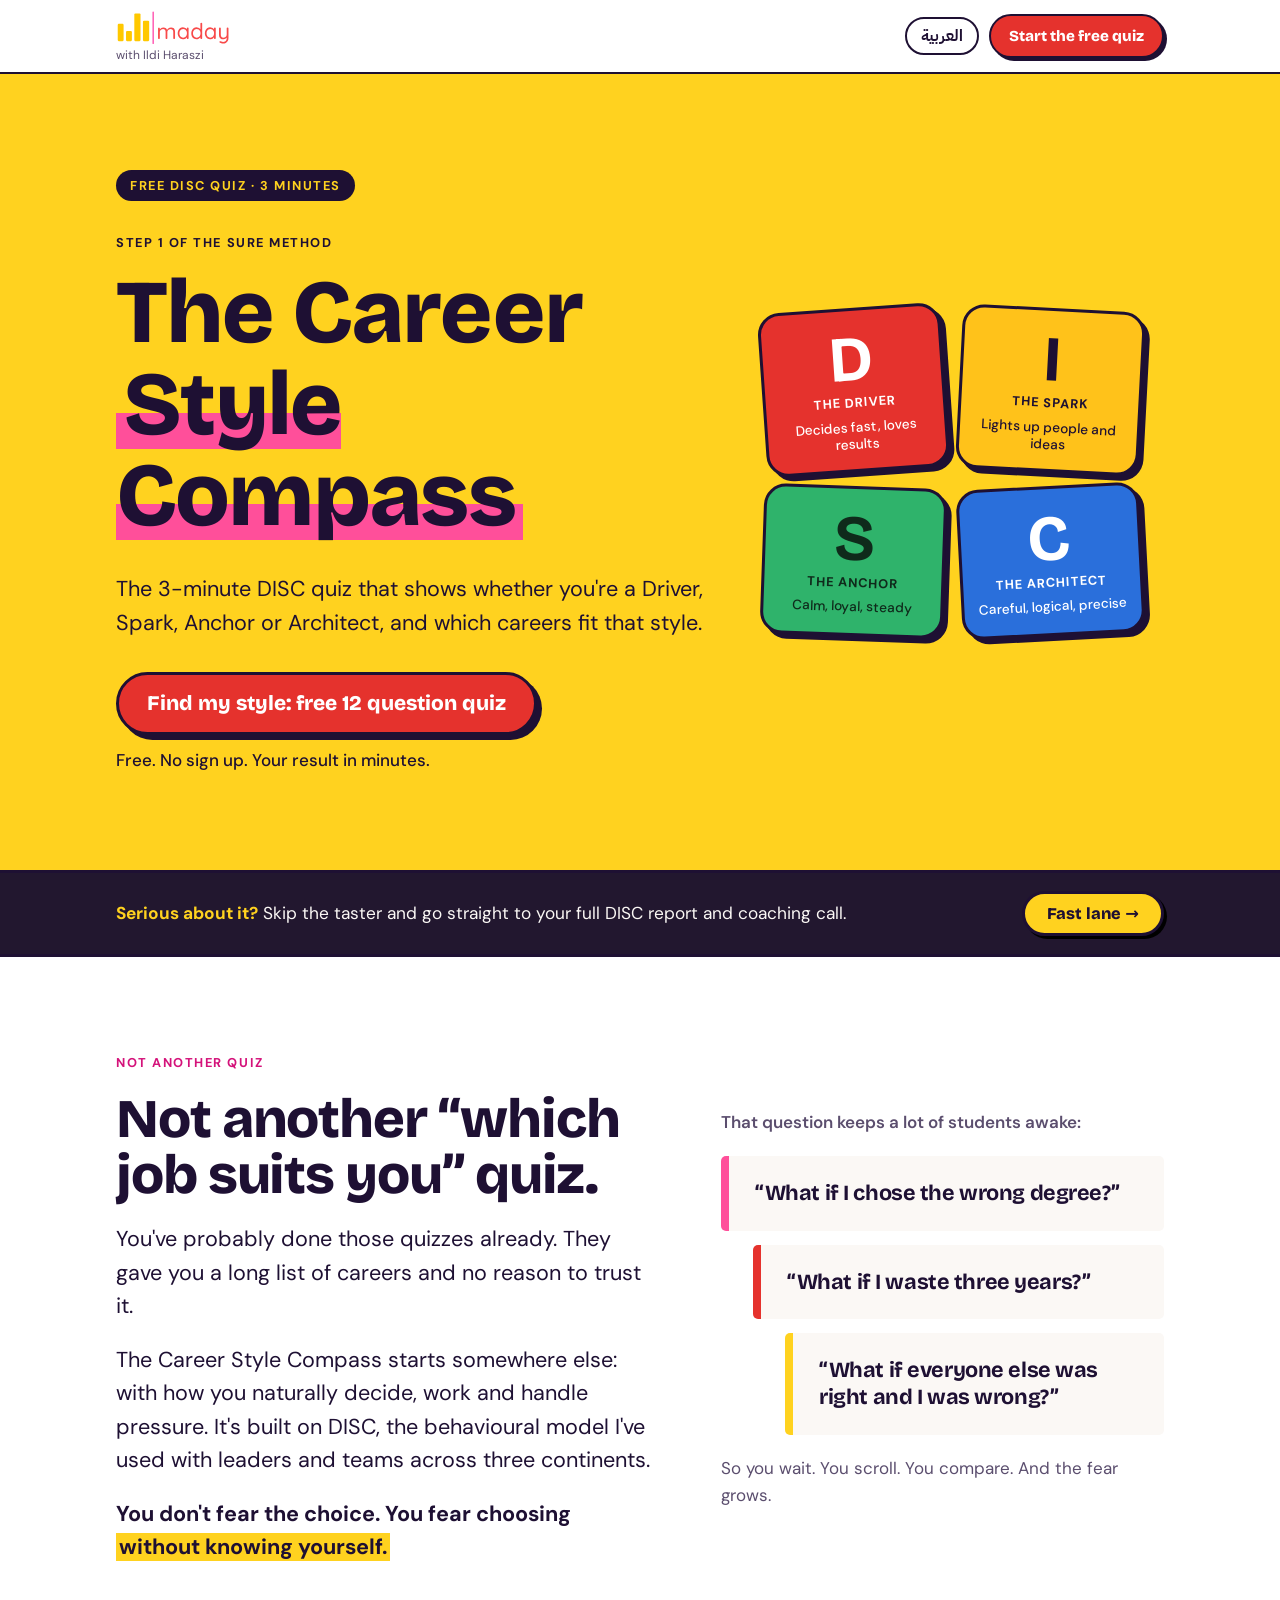
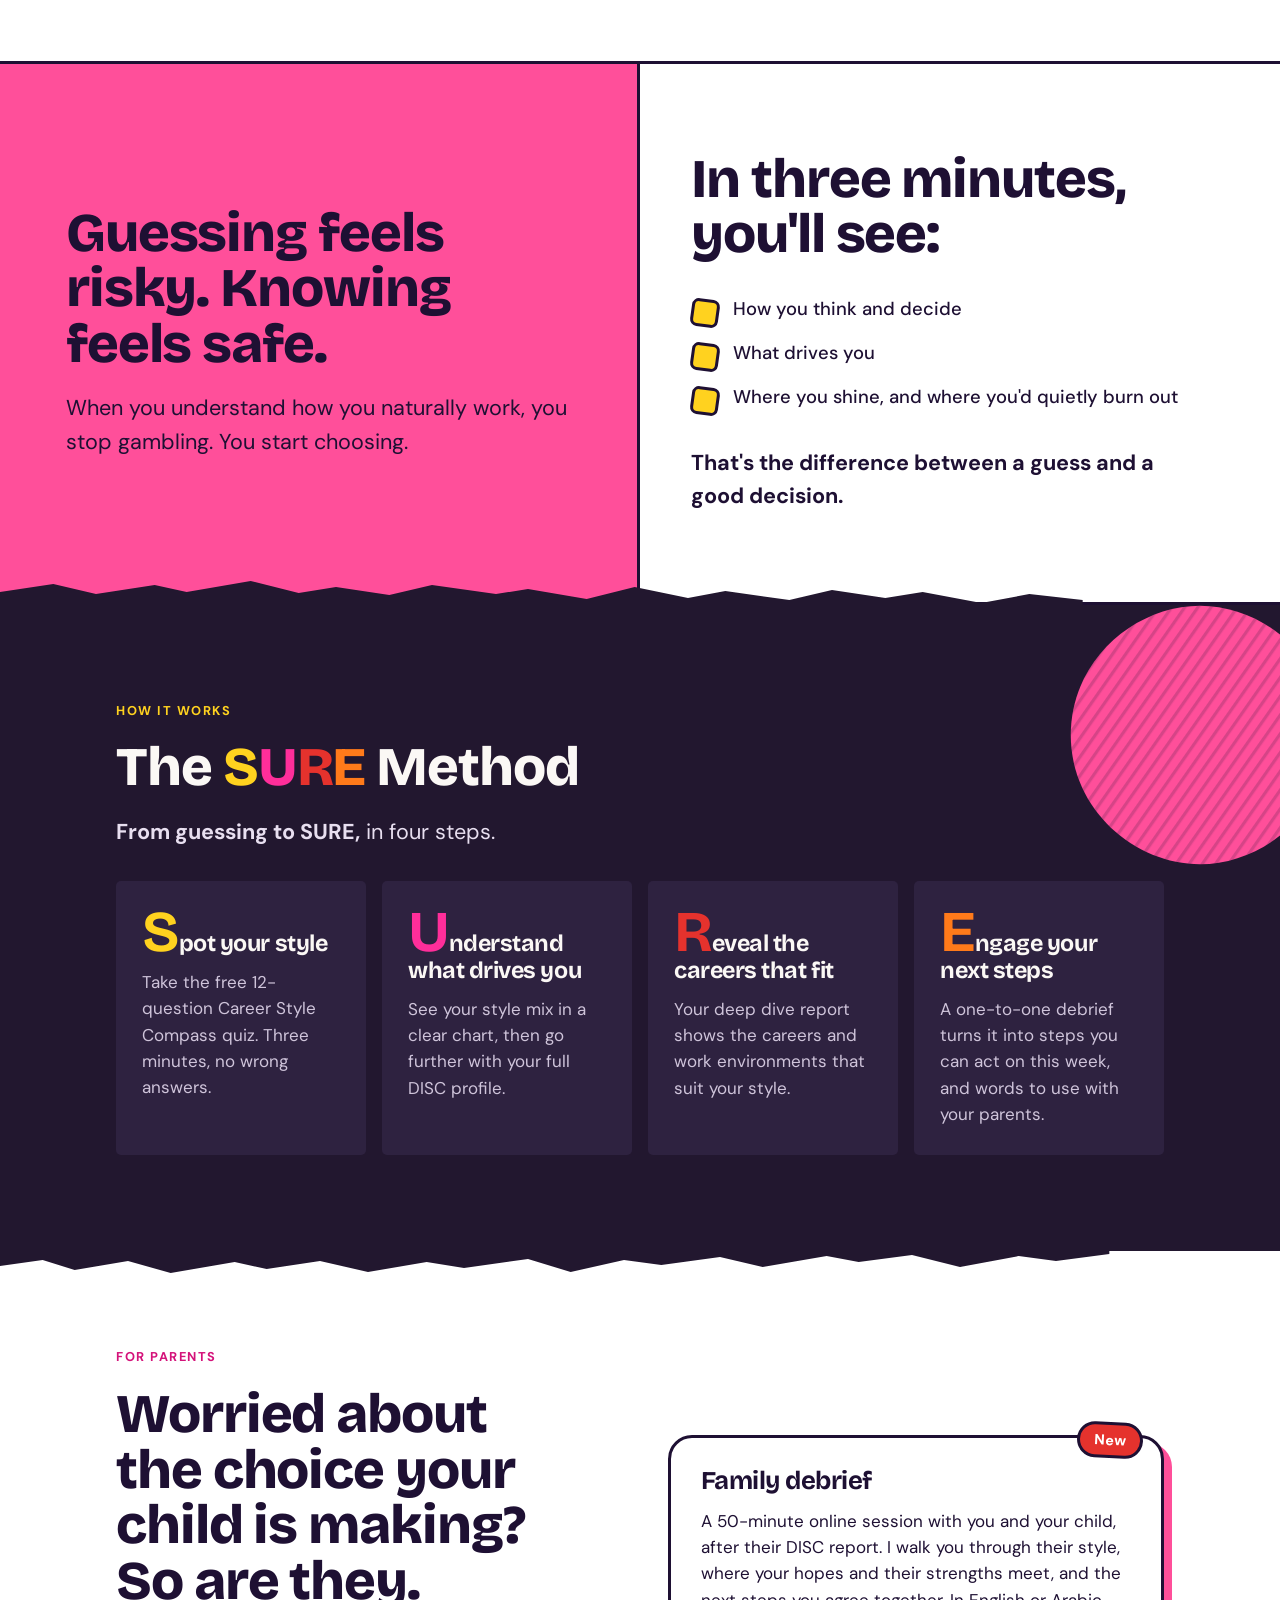
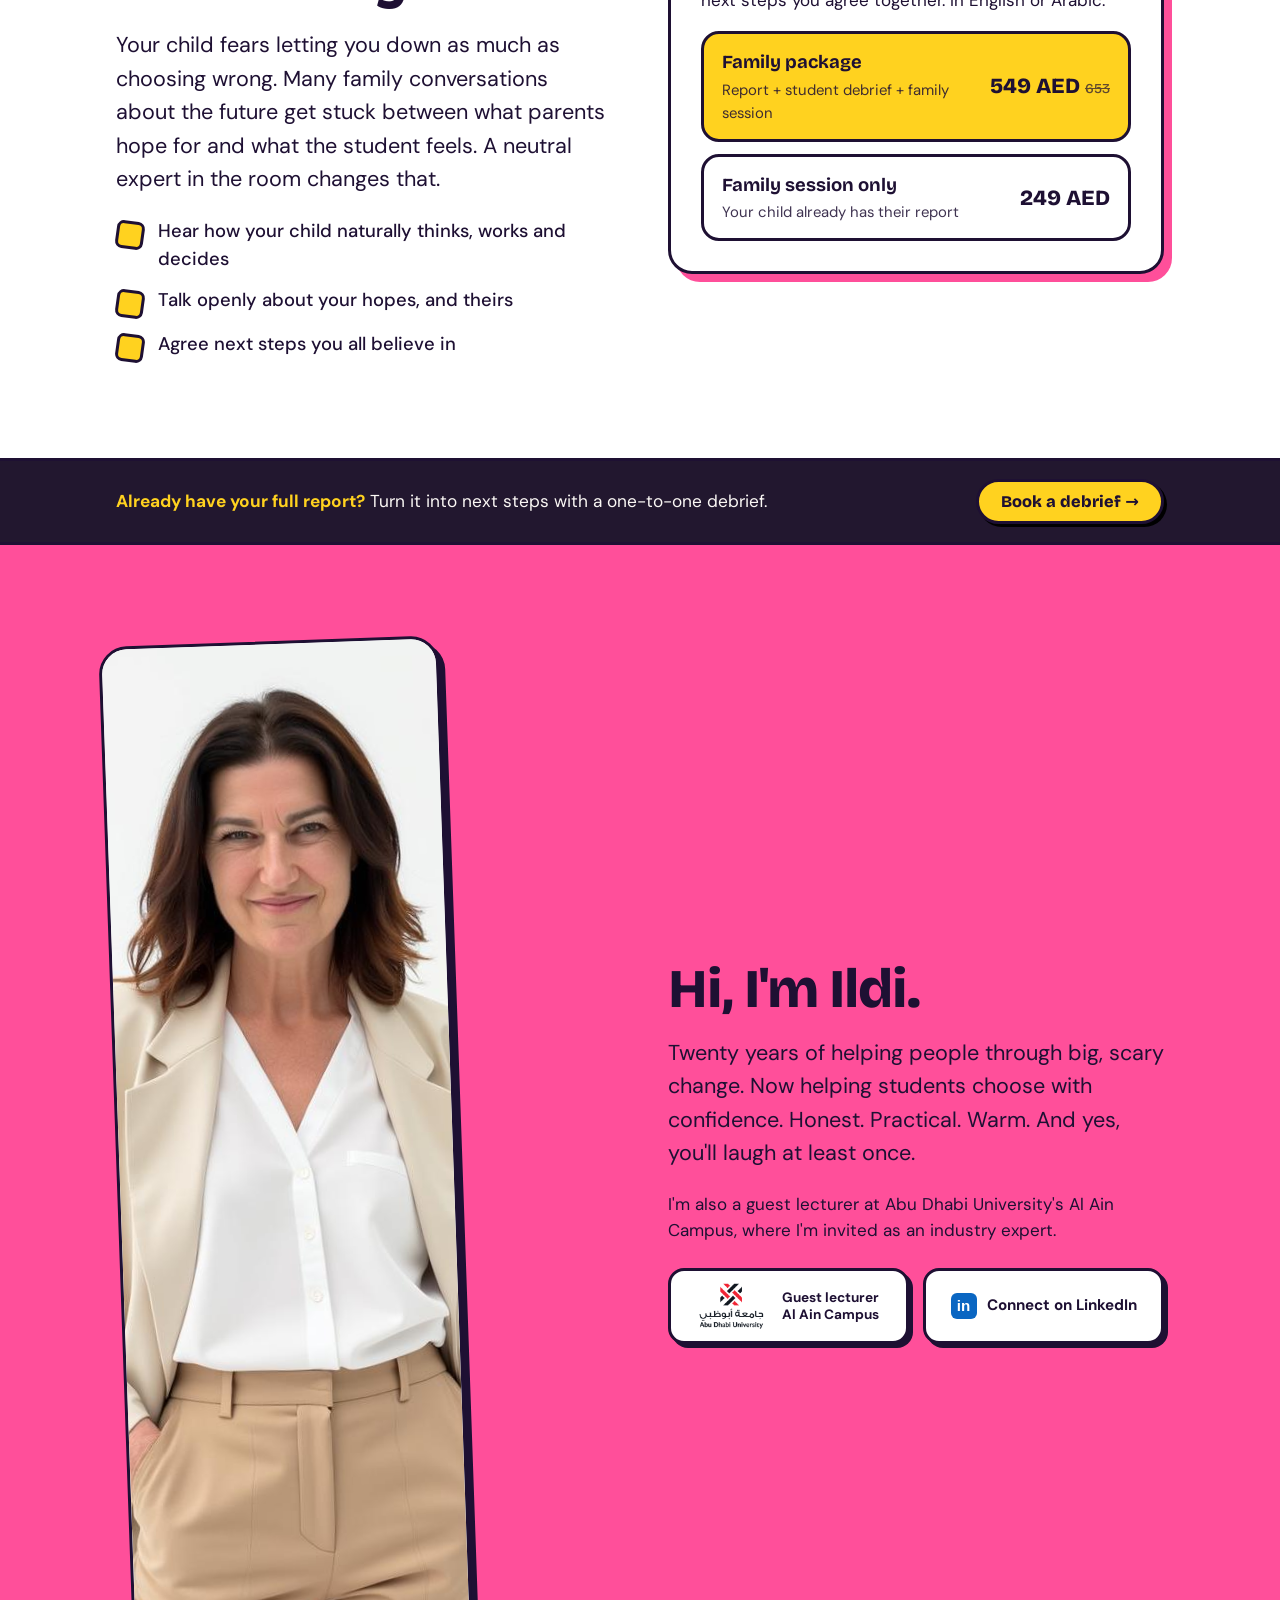
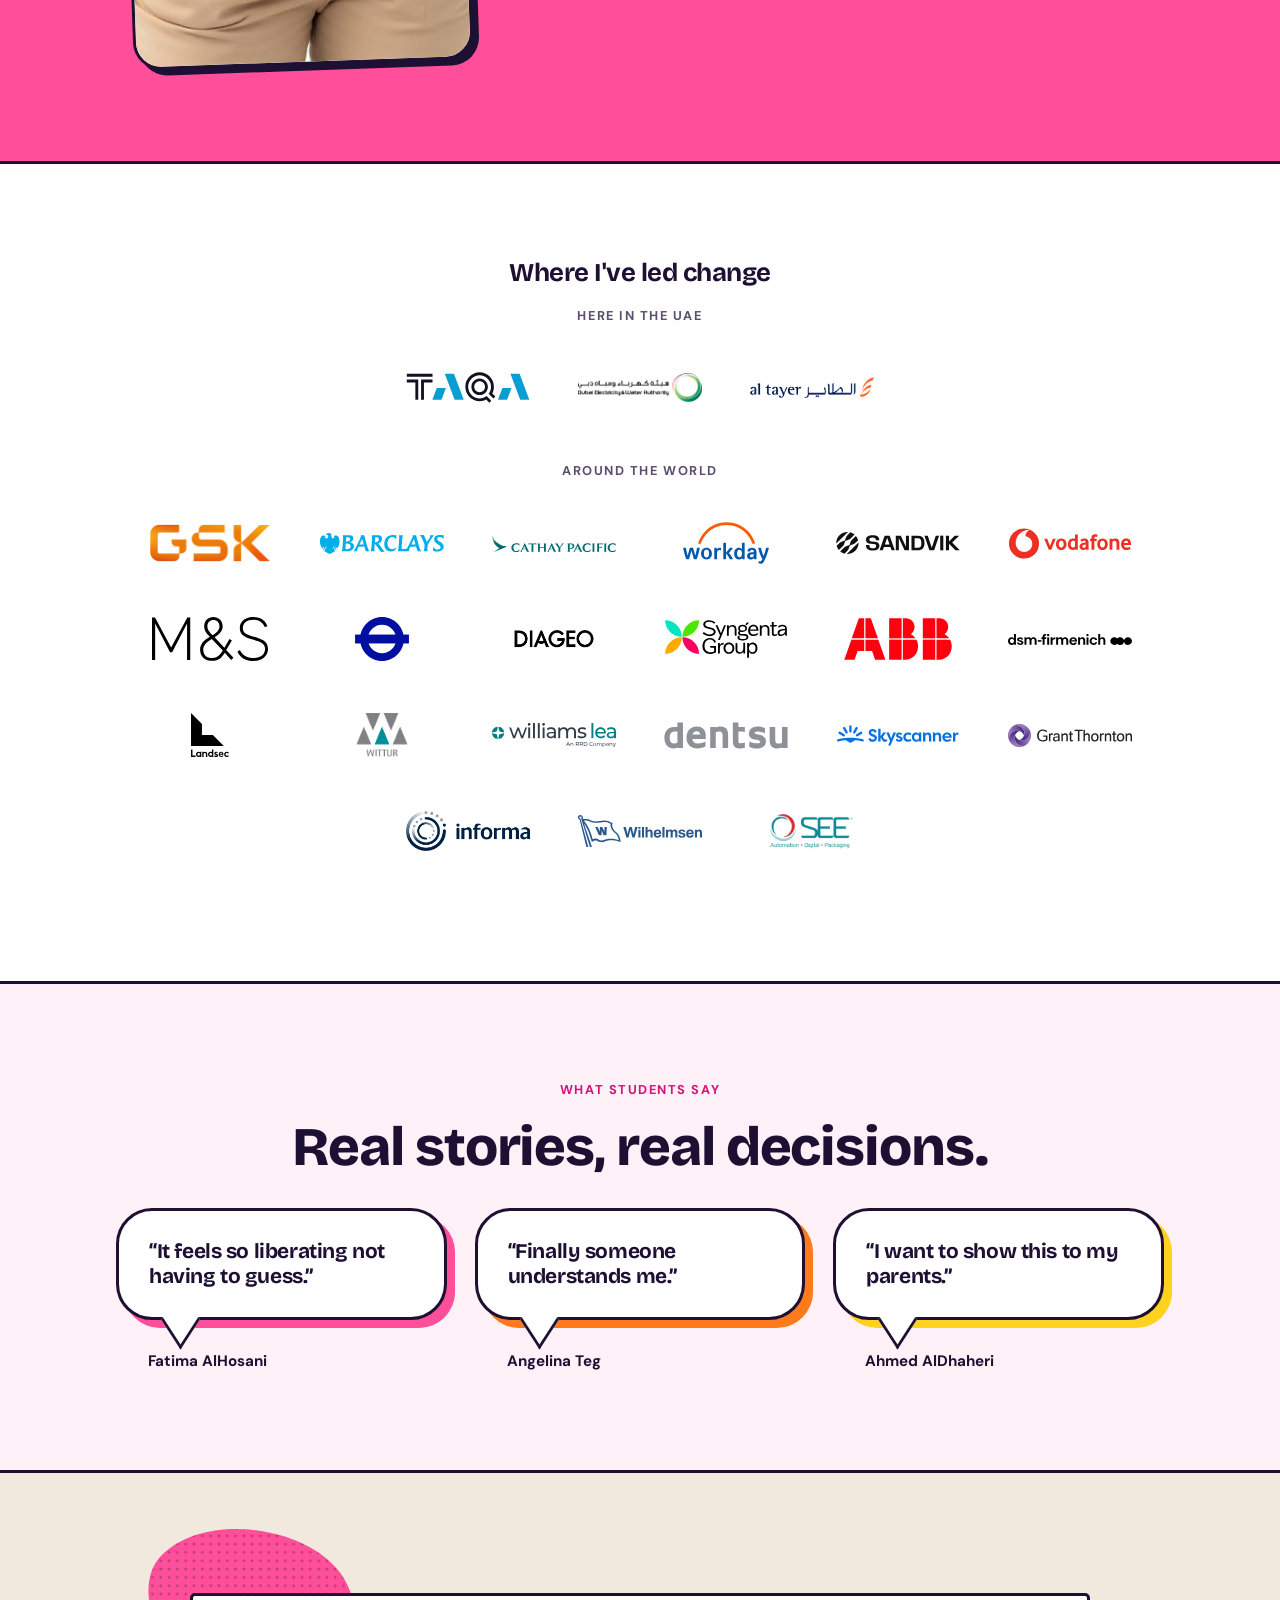
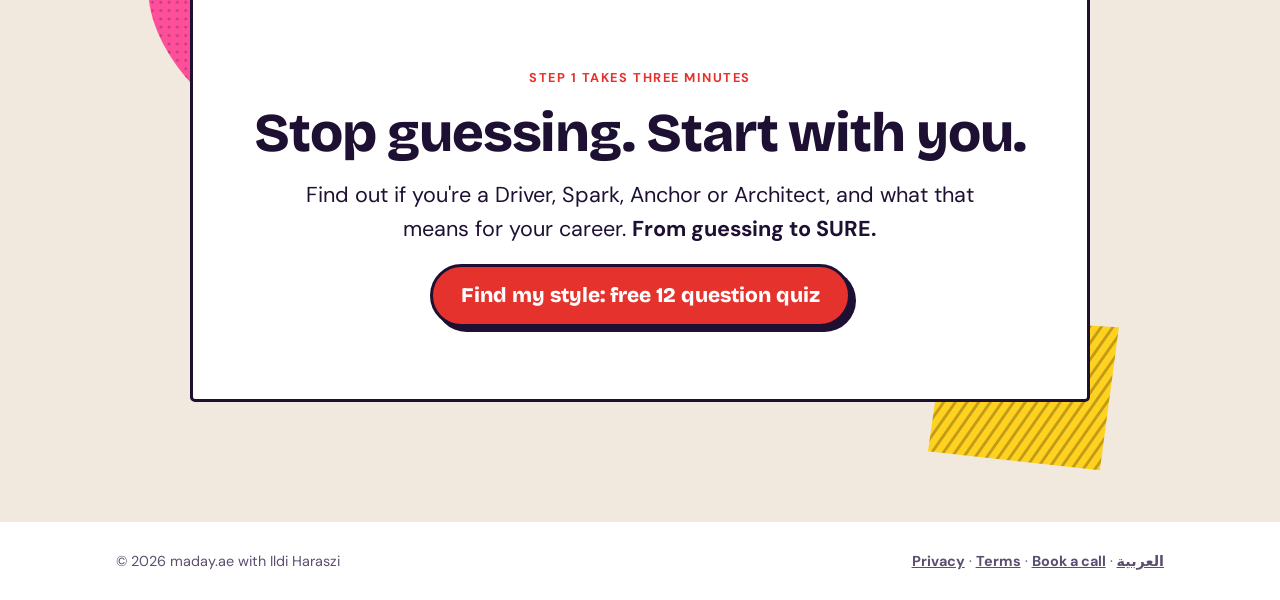
==== commit 7cb37fd1: "About me: university tile and LinkedIn button same size Co-Authored-By: Claude Opus 5.5 <noreply@ant" ====
--- a/public/index.html
+++ b/public/index.html
@@ -163,12 +163,14 @@
 .pinkband { background: var(--pink); color: var(--on-pink); border-block: 3px solid var(--ink); }
 .pinkband .lede { color: var(--on-pink); }
 /* About me: university tile and LinkedIn button (fixed colours, the pink band stays light in dark mode) */
-.about-links { display: flex; flex-wrap: wrap; gap: 14px; align-items: center; margin-top: 4px; }
+.about-links { display: grid; grid-template-columns: repeat(2, minmax(0, 250px)); grid-auto-rows: 1fr; align-items: stretch; gap: 14px; margin-top: 4px; }
+.about-links > a { justify-content: center; min-width: 0; }
+@media (max-width: 560px) { .about-links { grid-template-columns: minmax(0, 300px); } }
 .uni-tile, .li-btn { display: inline-flex; align-items: center; gap: 12px; background: #fff; color: #1E1033; border: 3px solid #1E1033; border-radius: 16px; box-shadow: 4px 4px 0 #1E1033; text-decoration: none; transition: transform .12s ease; }
 .uni-tile { padding: 6px 14px 6px 8px; }
 .uni-tile img { height: 58px; width: auto; }
 .uni-tile span { font-size: .85rem; font-weight: 700; line-height: 1.25; }
-.li-btn { padding: 10px 16px; font-weight: 700; min-height: 48px; }
+.li-btn { padding: 10px 12px; gap: 10px; font-weight: 700; font-size: .95rem; white-space: nowrap; min-height: 48px; }
 .li-btn b { display: inline-grid; place-items: center; width: 26px; height: 26px; border-radius: 6px; background: #0A66C2; color: #fff; font: 800 .95rem/1 Arial, sans-serif; }
 .uni-tile:hover, .li-btn:hover { transform: translate(-2px, -2px); }
 .gets { list-style: none; margin: 0; padding: 0; display: grid; gap: 12px; }
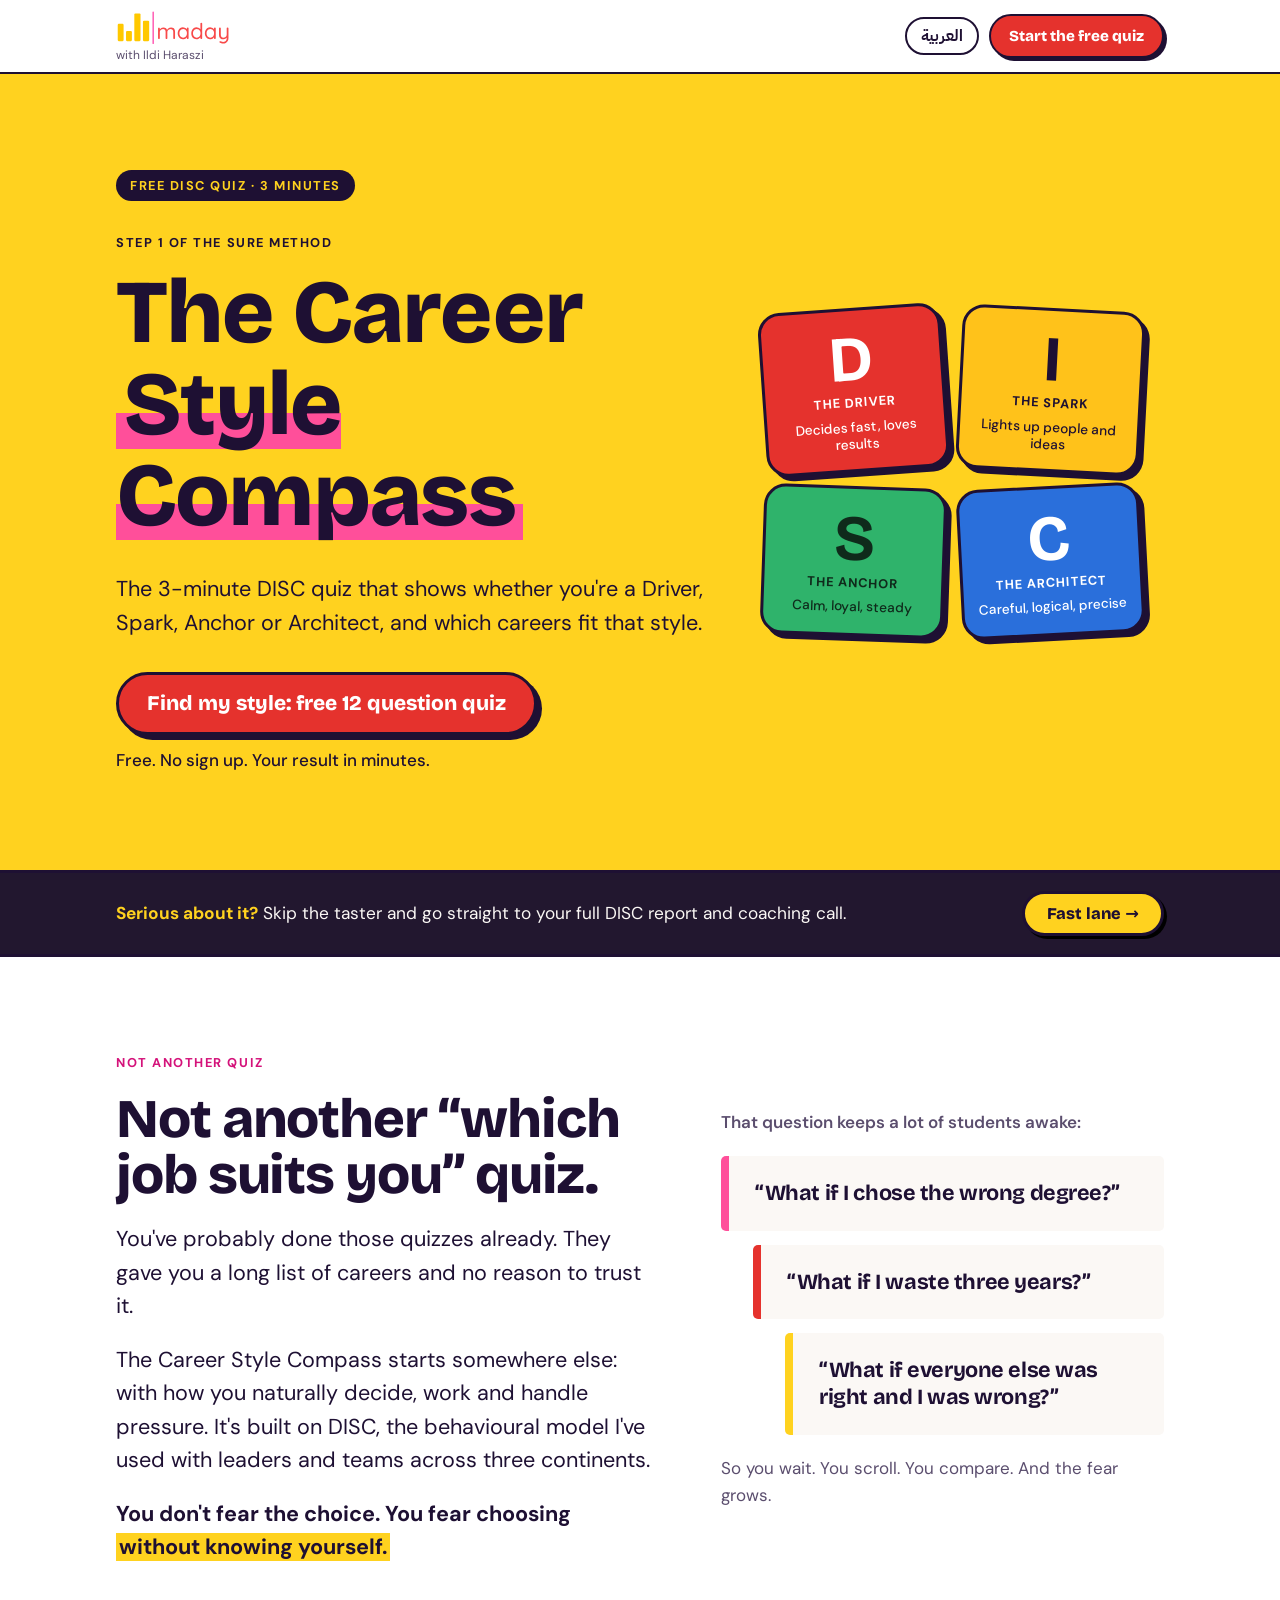
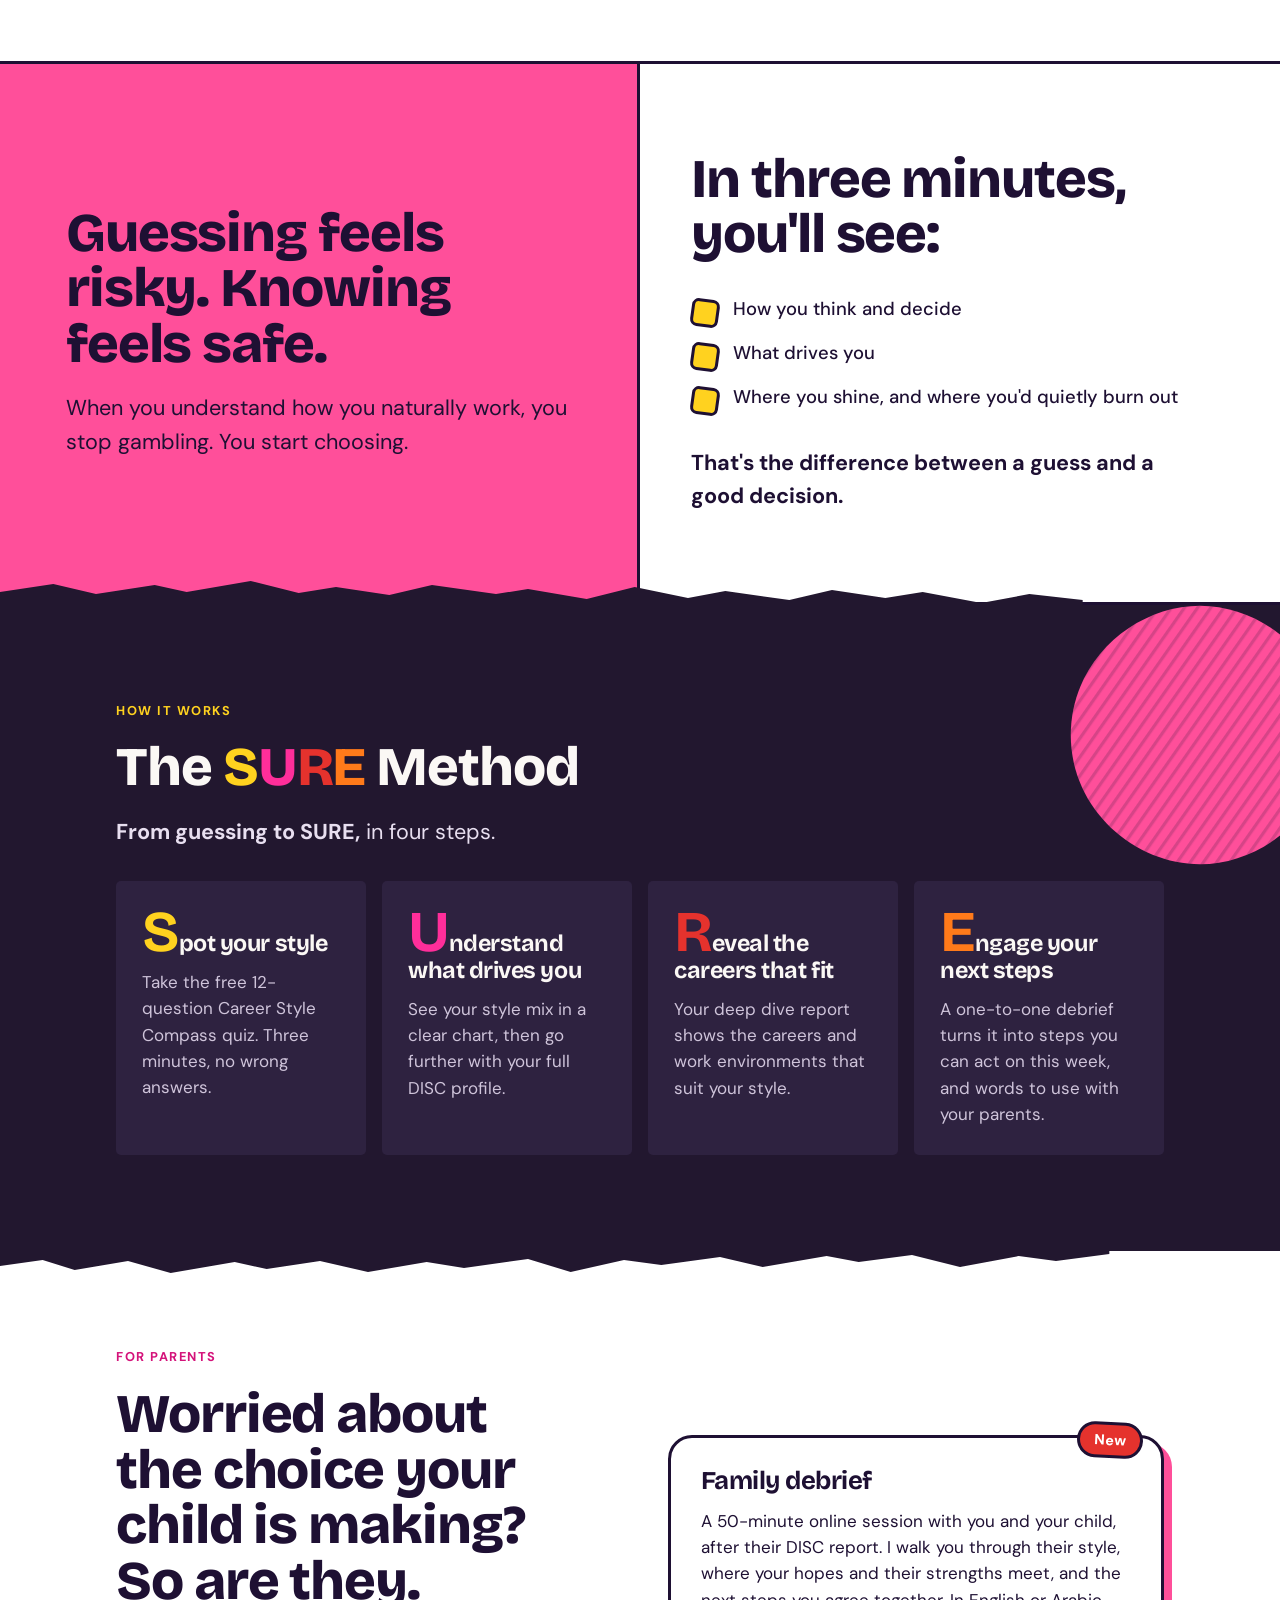
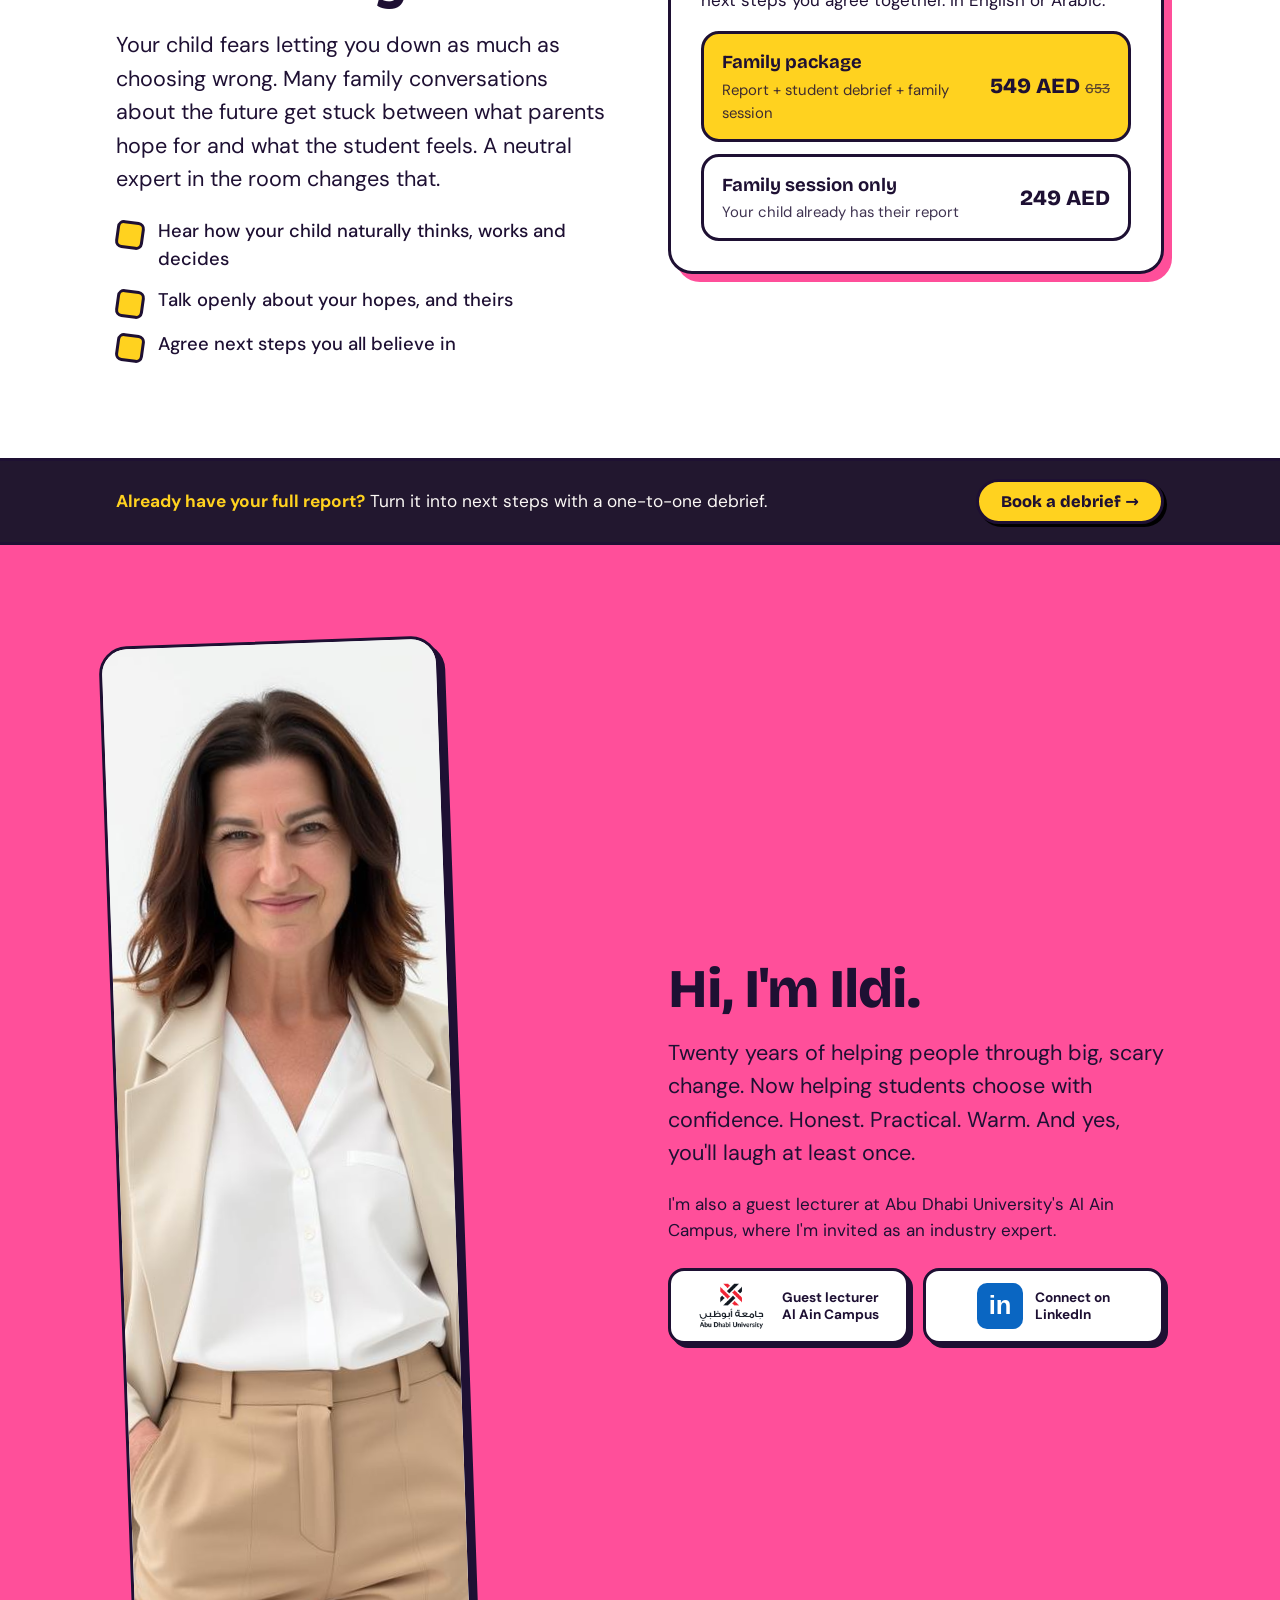
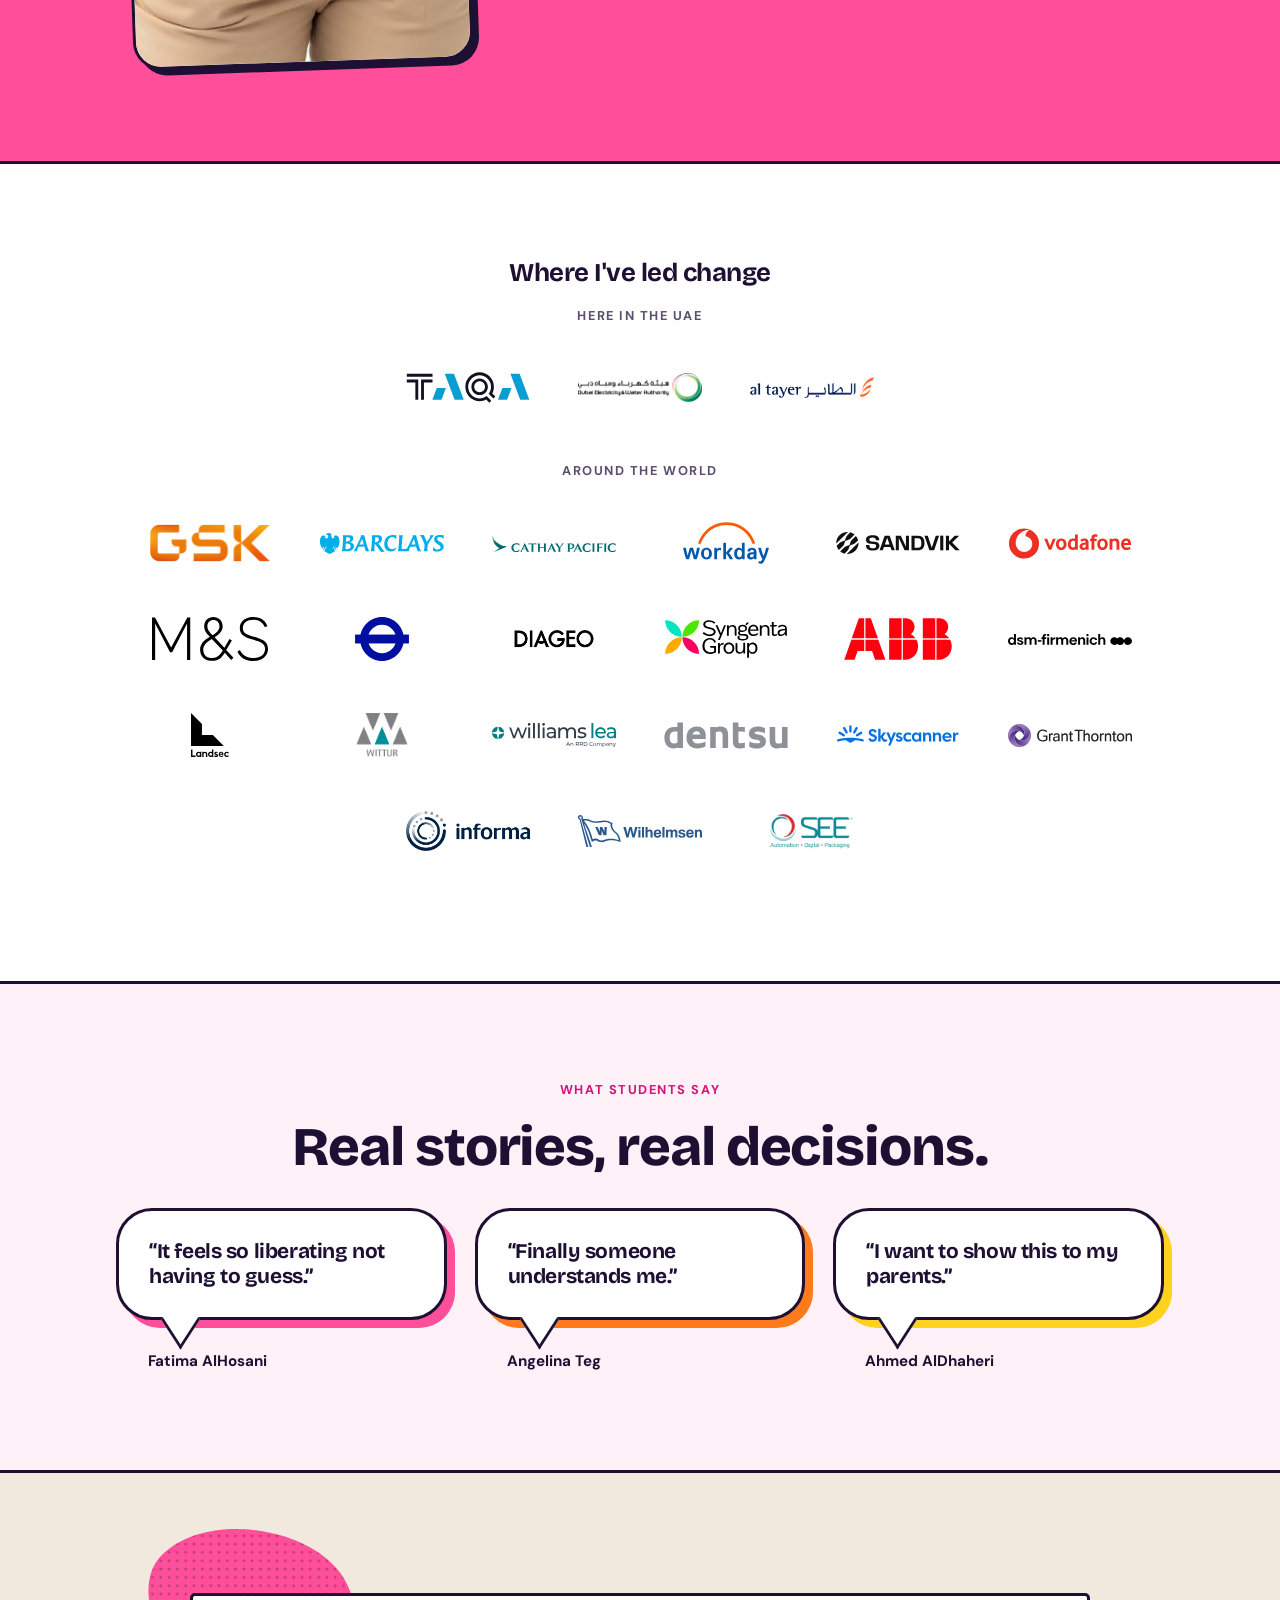
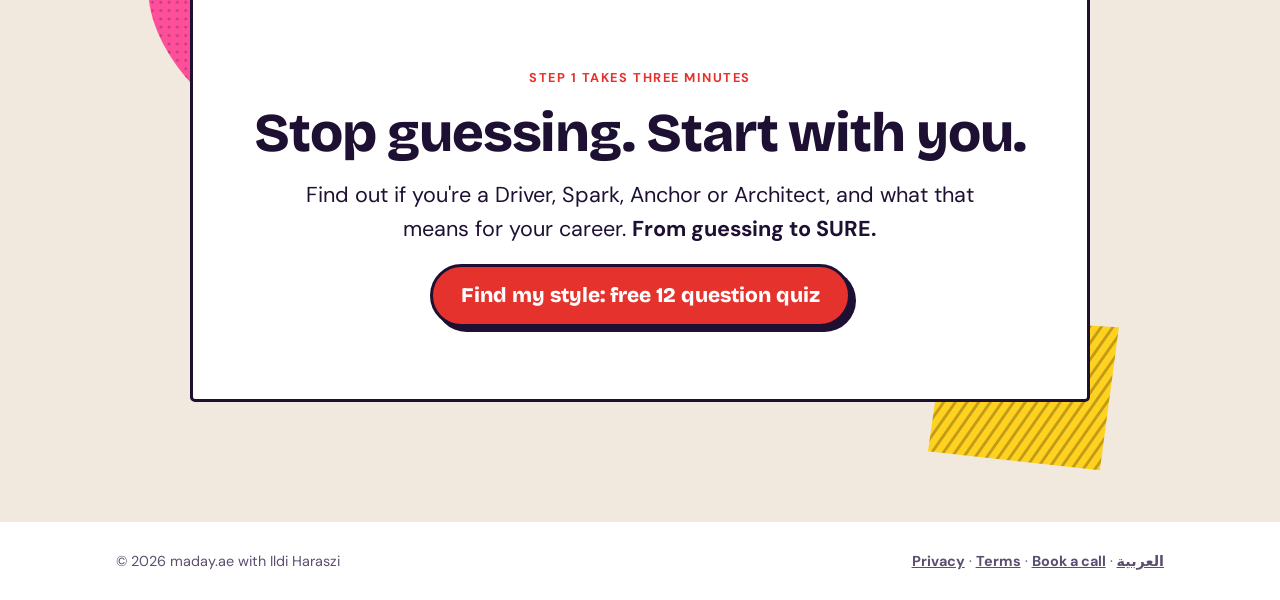
==== commit 19ad4961: "About me: LinkedIn box matches university box font, two-line label, bigger logo Co-Authored-By: Clau" ====
--- a/public/index.html
+++ b/public/index.html
@@ -169,9 +169,9 @@
 .uni-tile, .li-btn { display: inline-flex; align-items: center; gap: 12px; background: #fff; color: #1E1033; border: 3px solid #1E1033; border-radius: 16px; box-shadow: 4px 4px 0 #1E1033; text-decoration: none; transition: transform .12s ease; }
 .uni-tile { padding: 6px 14px 6px 8px; }
 .uni-tile img { height: 58px; width: auto; }
-.uni-tile span { font-size: .85rem; font-weight: 700; line-height: 1.25; }
-.li-btn { padding: 10px 12px; gap: 10px; font-weight: 700; font-size: .95rem; white-space: nowrap; min-height: 48px; }
-.li-btn b { display: inline-grid; place-items: center; width: 26px; height: 26px; border-radius: 6px; background: #0A66C2; color: #fff; font: 800 .95rem/1 Arial, sans-serif; }
+.uni-tile span, .li-btn span { font-size: .85rem; font-weight: 700; line-height: 1.25; }
+.li-btn { padding: 6px 14px; min-height: 48px; }
+.li-btn b { flex: none; display: inline-grid; place-items: center; width: 46px; height: 46px; border-radius: 10px; background: #0A66C2; color: #fff; font: 800 1.6rem/1 Arial, sans-serif; }
 .uni-tile:hover, .li-btn:hover { transform: translate(-2px, -2px); }
 .gets { list-style: none; margin: 0; padding: 0; display: grid; gap: 12px; }
 .gets li { display: flex; gap: 14px; align-items: flex-start; font-weight: 500; font-size: 1.15rem; }
@@ -555,7 +555,7 @@
         <p>I'm also a guest lecturer at Abu Dhabi University's Al Ain Campus, where I'm invited as an industry expert.</p>
         <div class="about-links">
           <a class="uni-tile" href="https://www.adu.ac.ae" target="_blank" rel="noopener"><img src="images/logos/abu-dhabi-university.png" alt="Abu Dhabi University" width="960" height="721" loading="lazy"><span>Guest lecturer<br>Al Ain Campus</span></a>
-          <a class="li-btn" href="https://www.linkedin.com/in/ildikoharaszi/" target="_blank" rel="noopener"><b aria-hidden="true">in</b>Connect on LinkedIn</a>
+          <a class="li-btn" href="https://www.linkedin.com/in/ildikoharaszi/" target="_blank" rel="noopener"><b aria-hidden="true">in</b><span>Connect on<br>LinkedIn</span></a>
         </div>
       </div>
     </div>
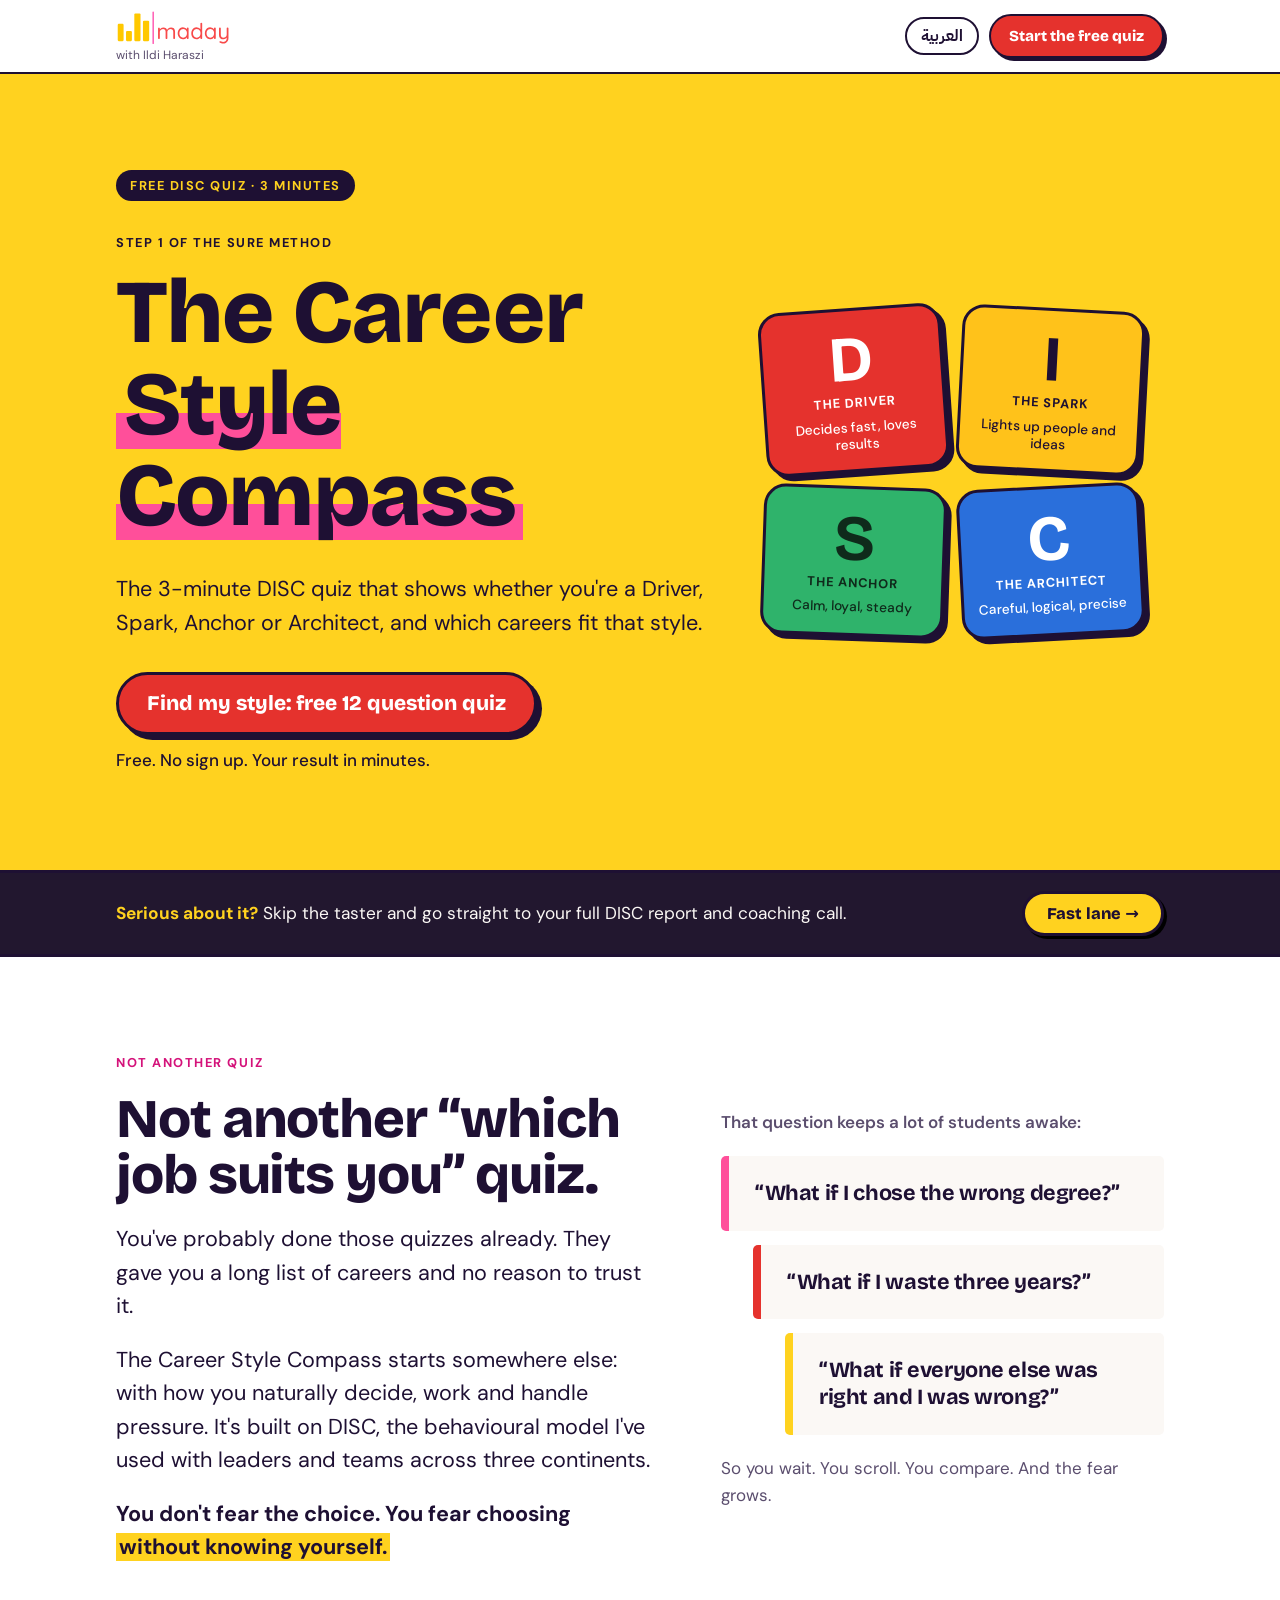
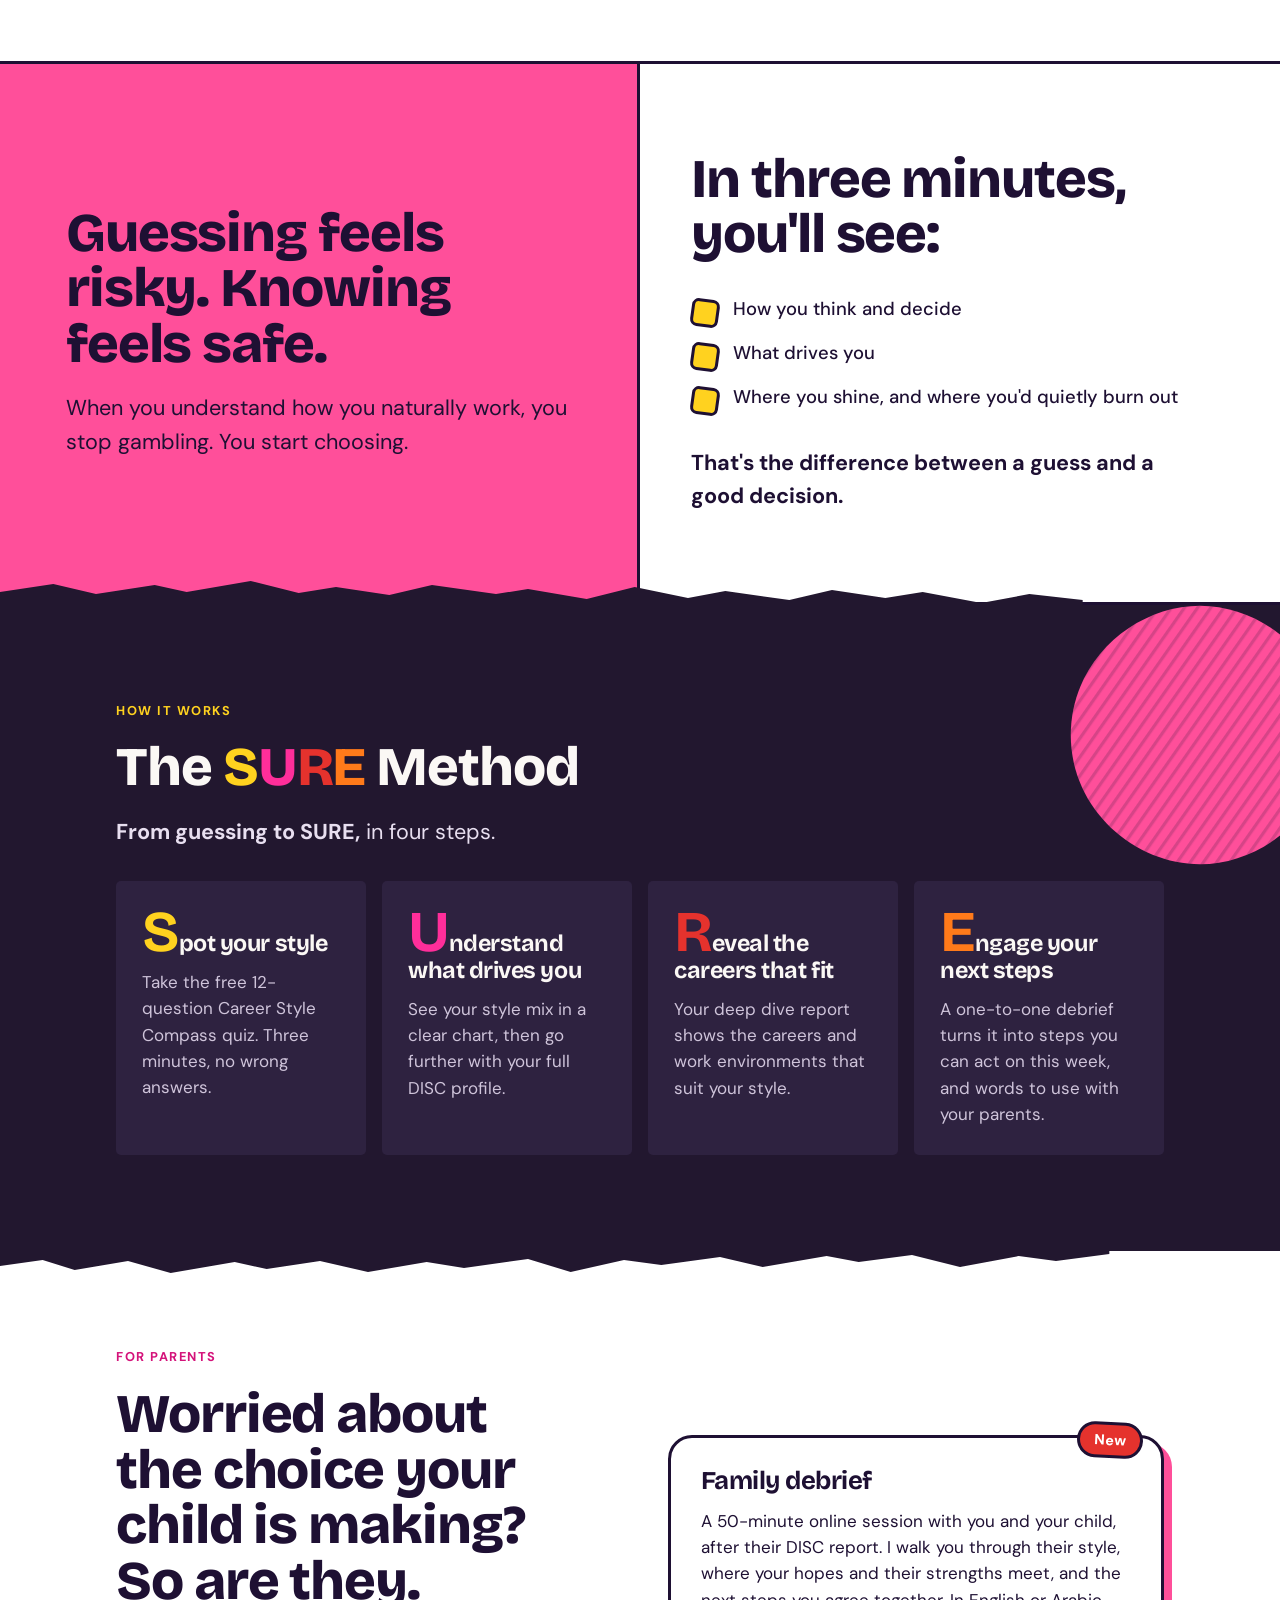
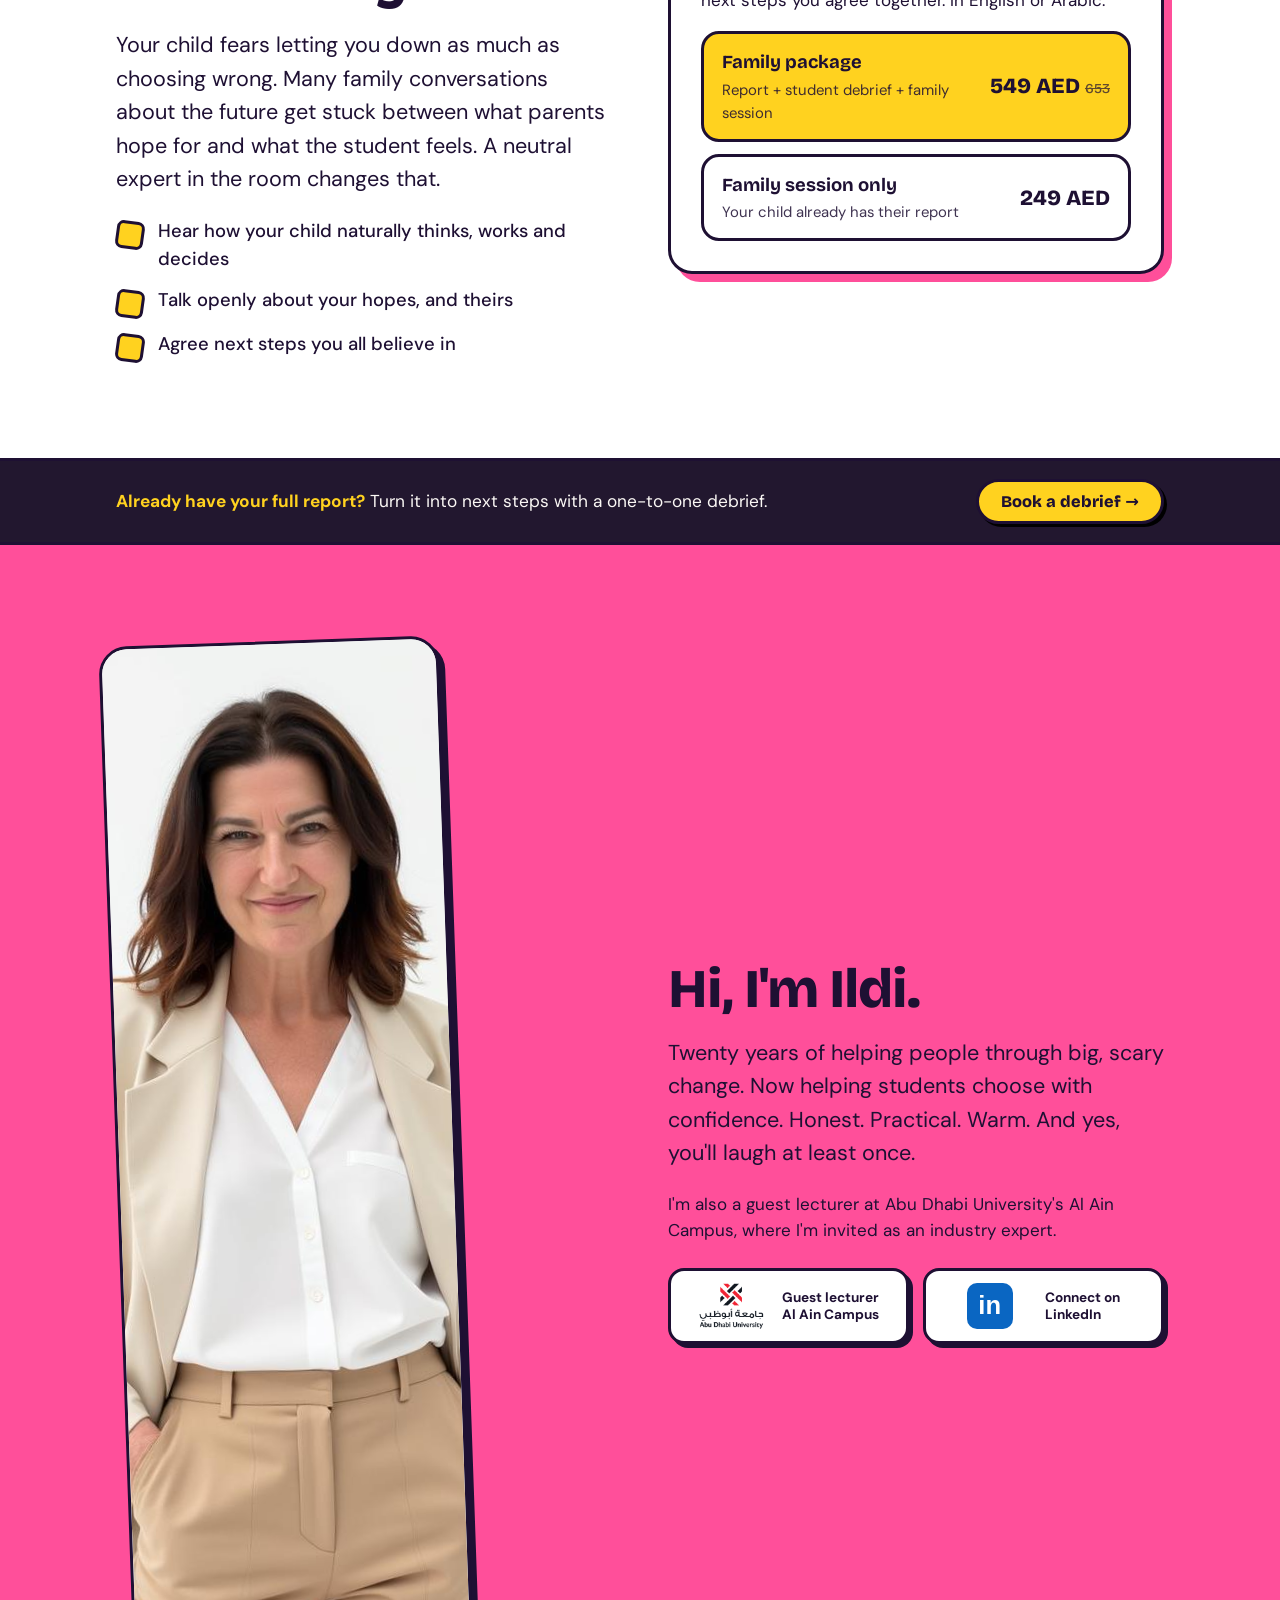
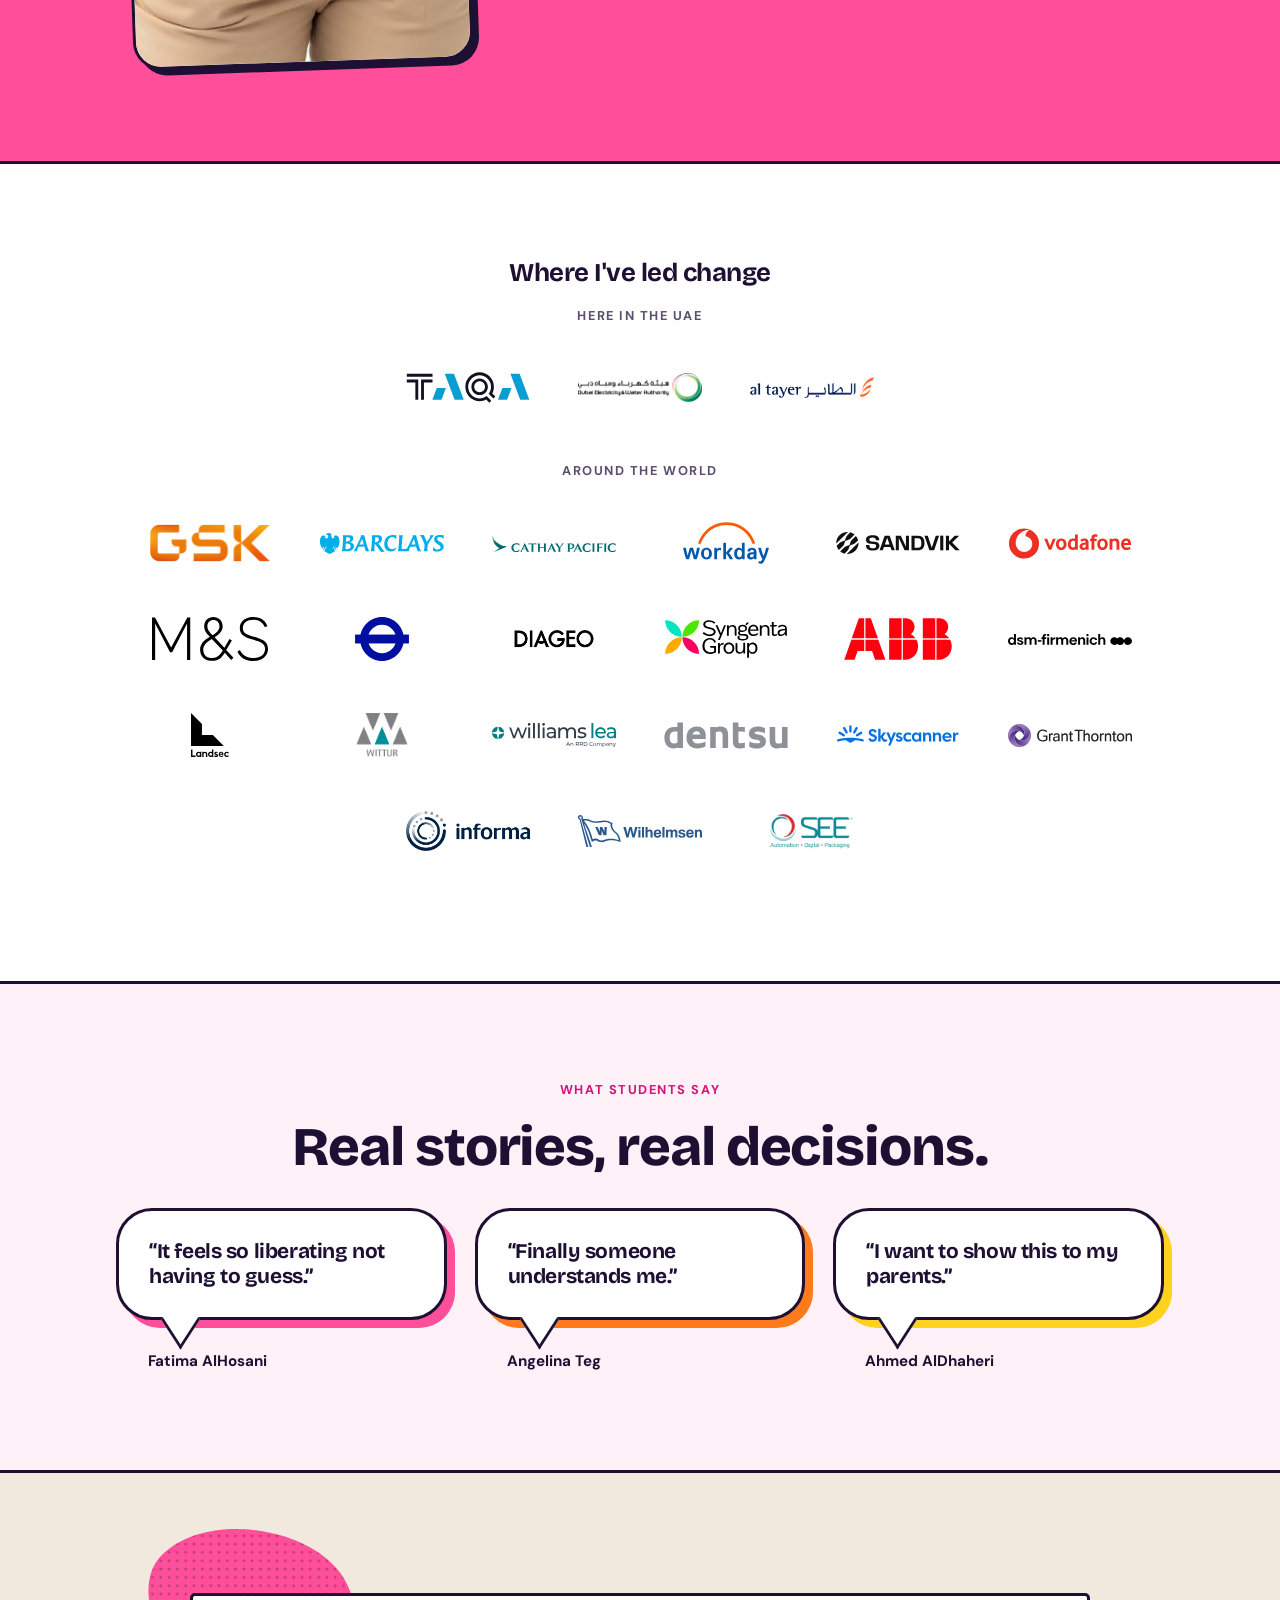
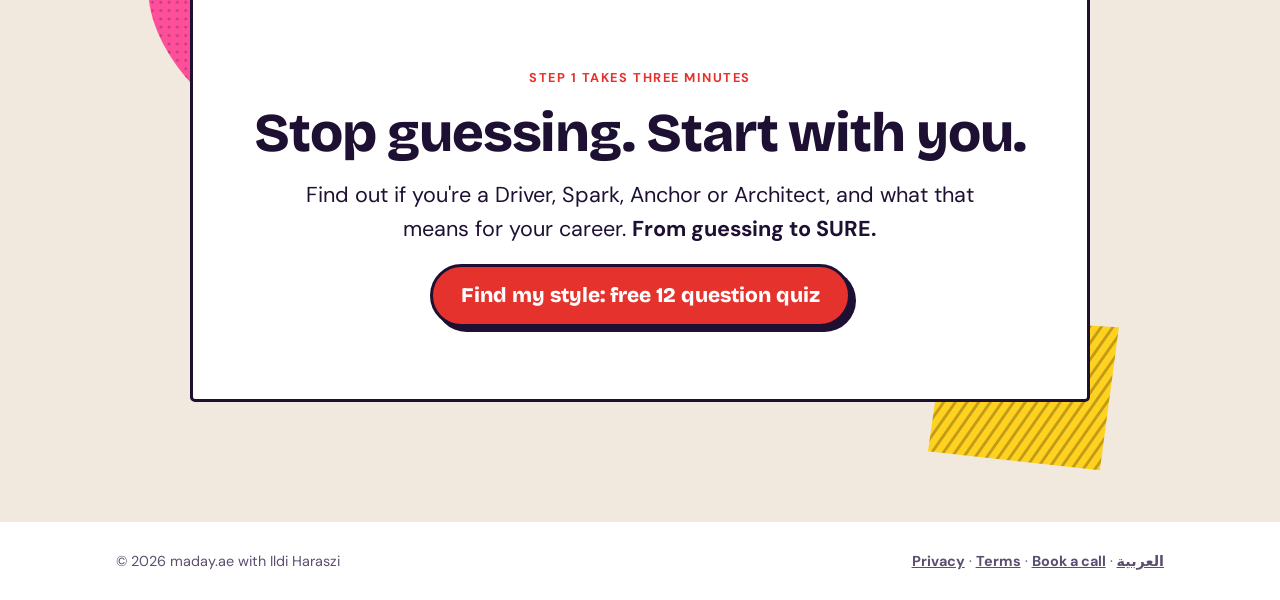
==== commit b4b863be: "About me: spread LinkedIn logo and text evenly in the box Co-Authored-By: Claude Opus 5.5 <noreply@a" ====
--- a/public/index.html
+++ b/public/index.html
@@ -170,7 +170,8 @@
 .uni-tile { padding: 6px 14px 6px 8px; }
 .uni-tile img { height: 58px; width: auto; }
 .uni-tile span, .li-btn span { font-size: .85rem; font-weight: 700; line-height: 1.25; }
-.li-btn { padding: 6px 14px; min-height: 48px; }
+.li-btn { padding: 6px 8px; min-height: 48px; }
+.about-links > .li-btn { justify-content: space-evenly; gap: 0; } /* equal space at both edges and between logo and text */
 .li-btn b { flex: none; display: inline-grid; place-items: center; width: 46px; height: 46px; border-radius: 10px; background: #0A66C2; color: #fff; font: 800 1.6rem/1 Arial, sans-serif; }
 .uni-tile:hover, .li-btn:hover { transform: translate(-2px, -2px); }
 .gets { list-style: none; margin: 0; padding: 0; display: grid; gap: 12px; }
